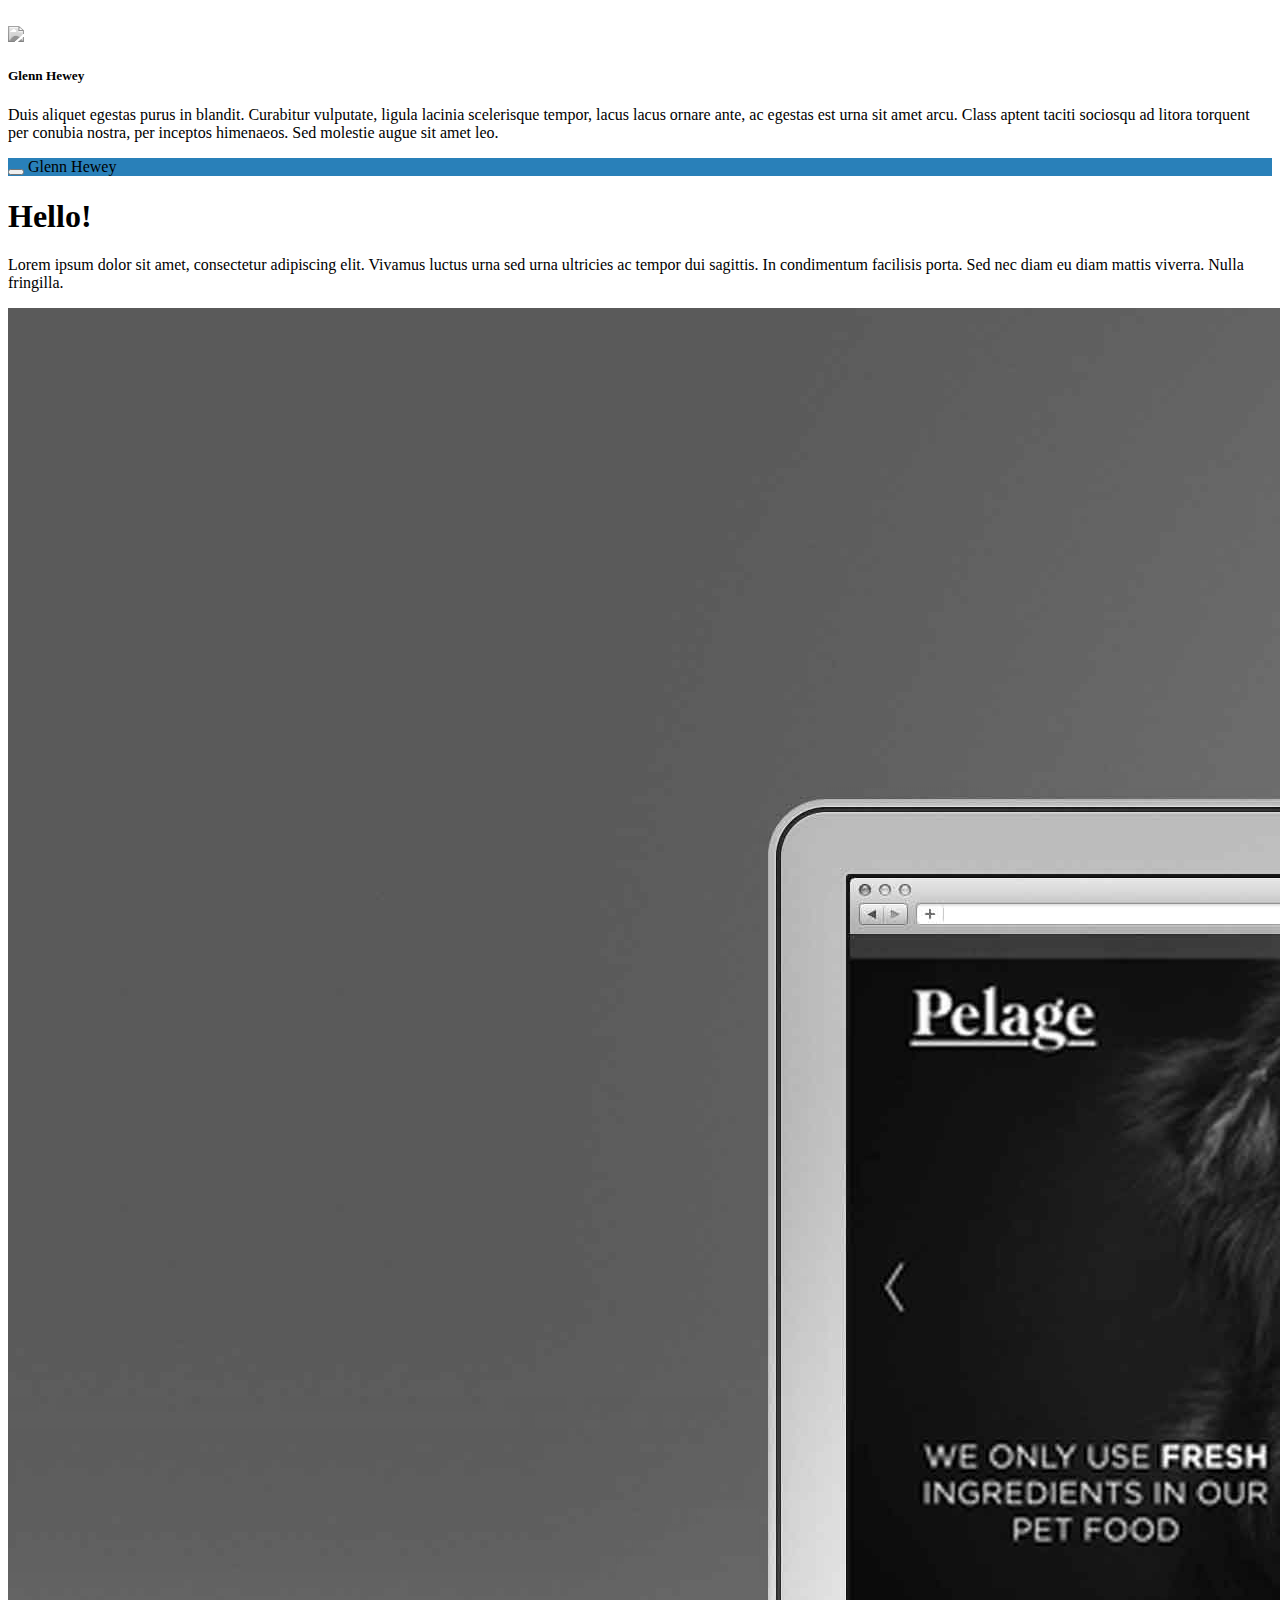
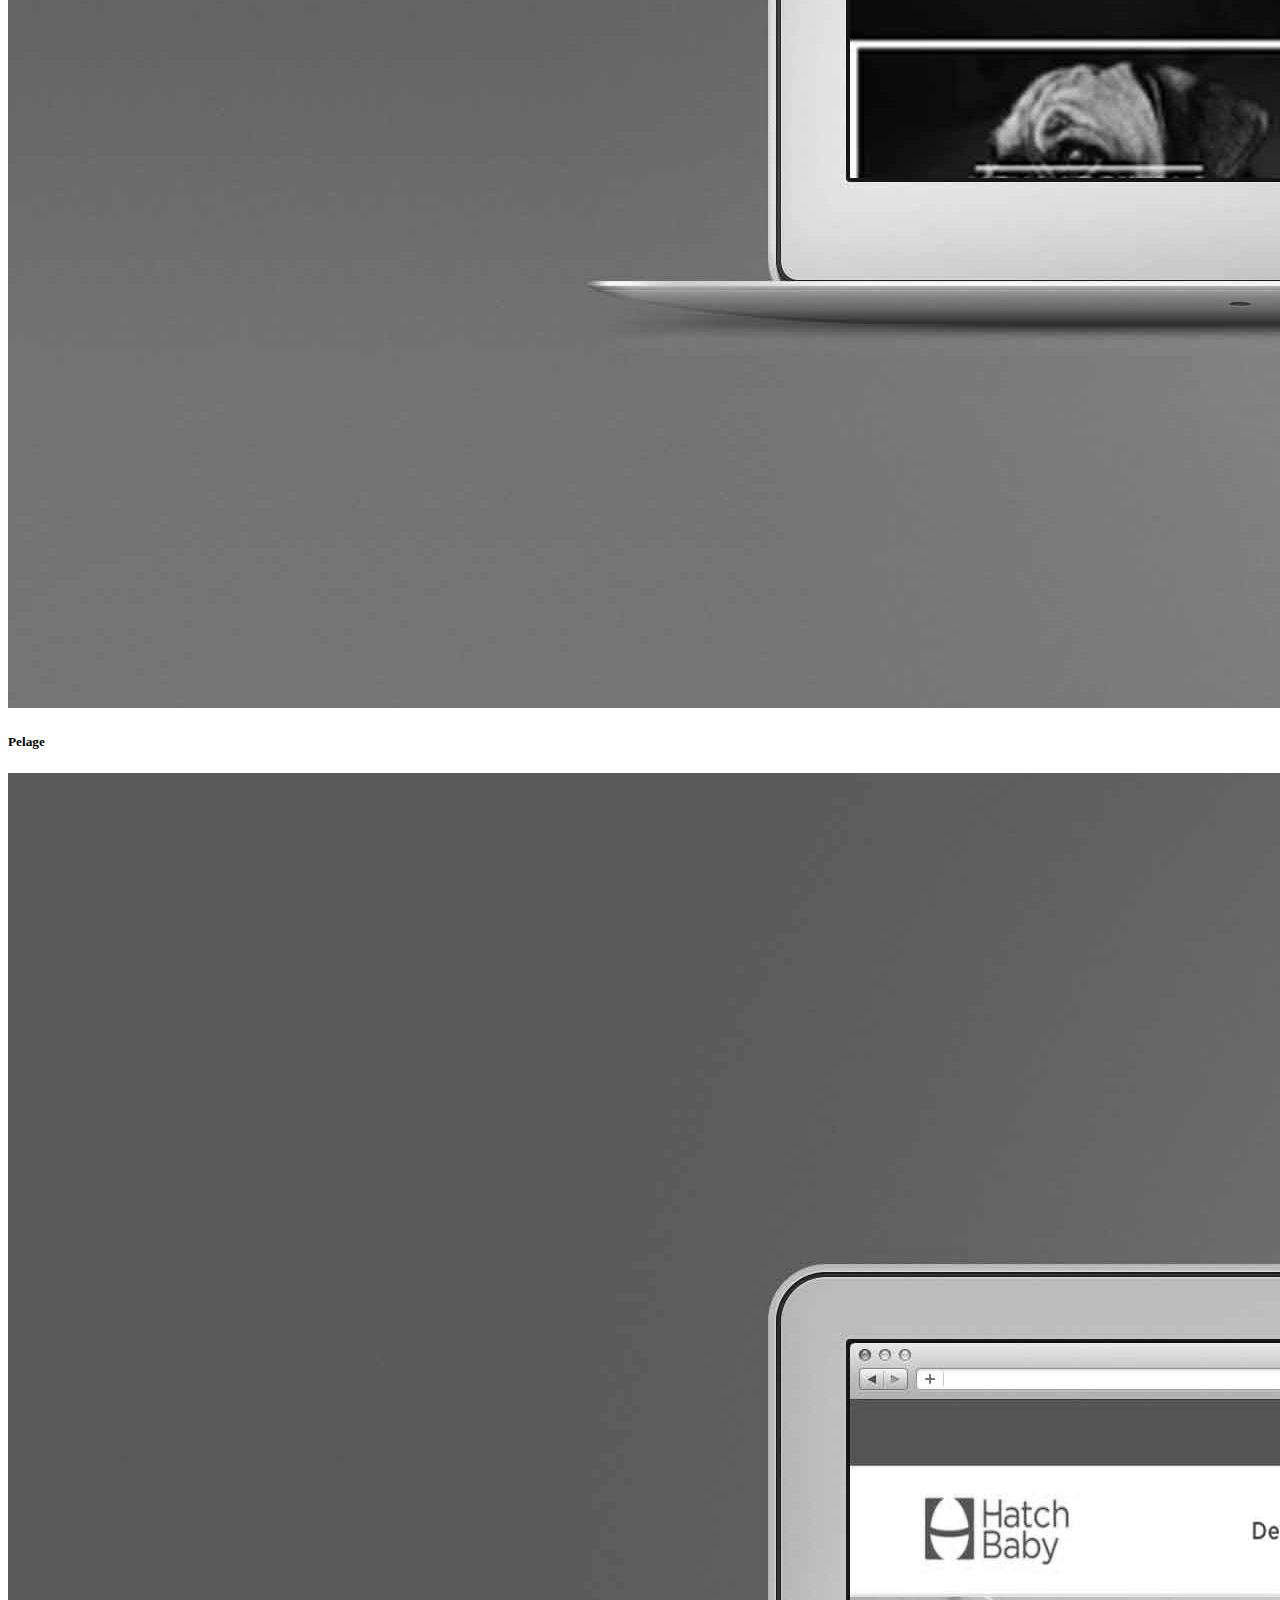
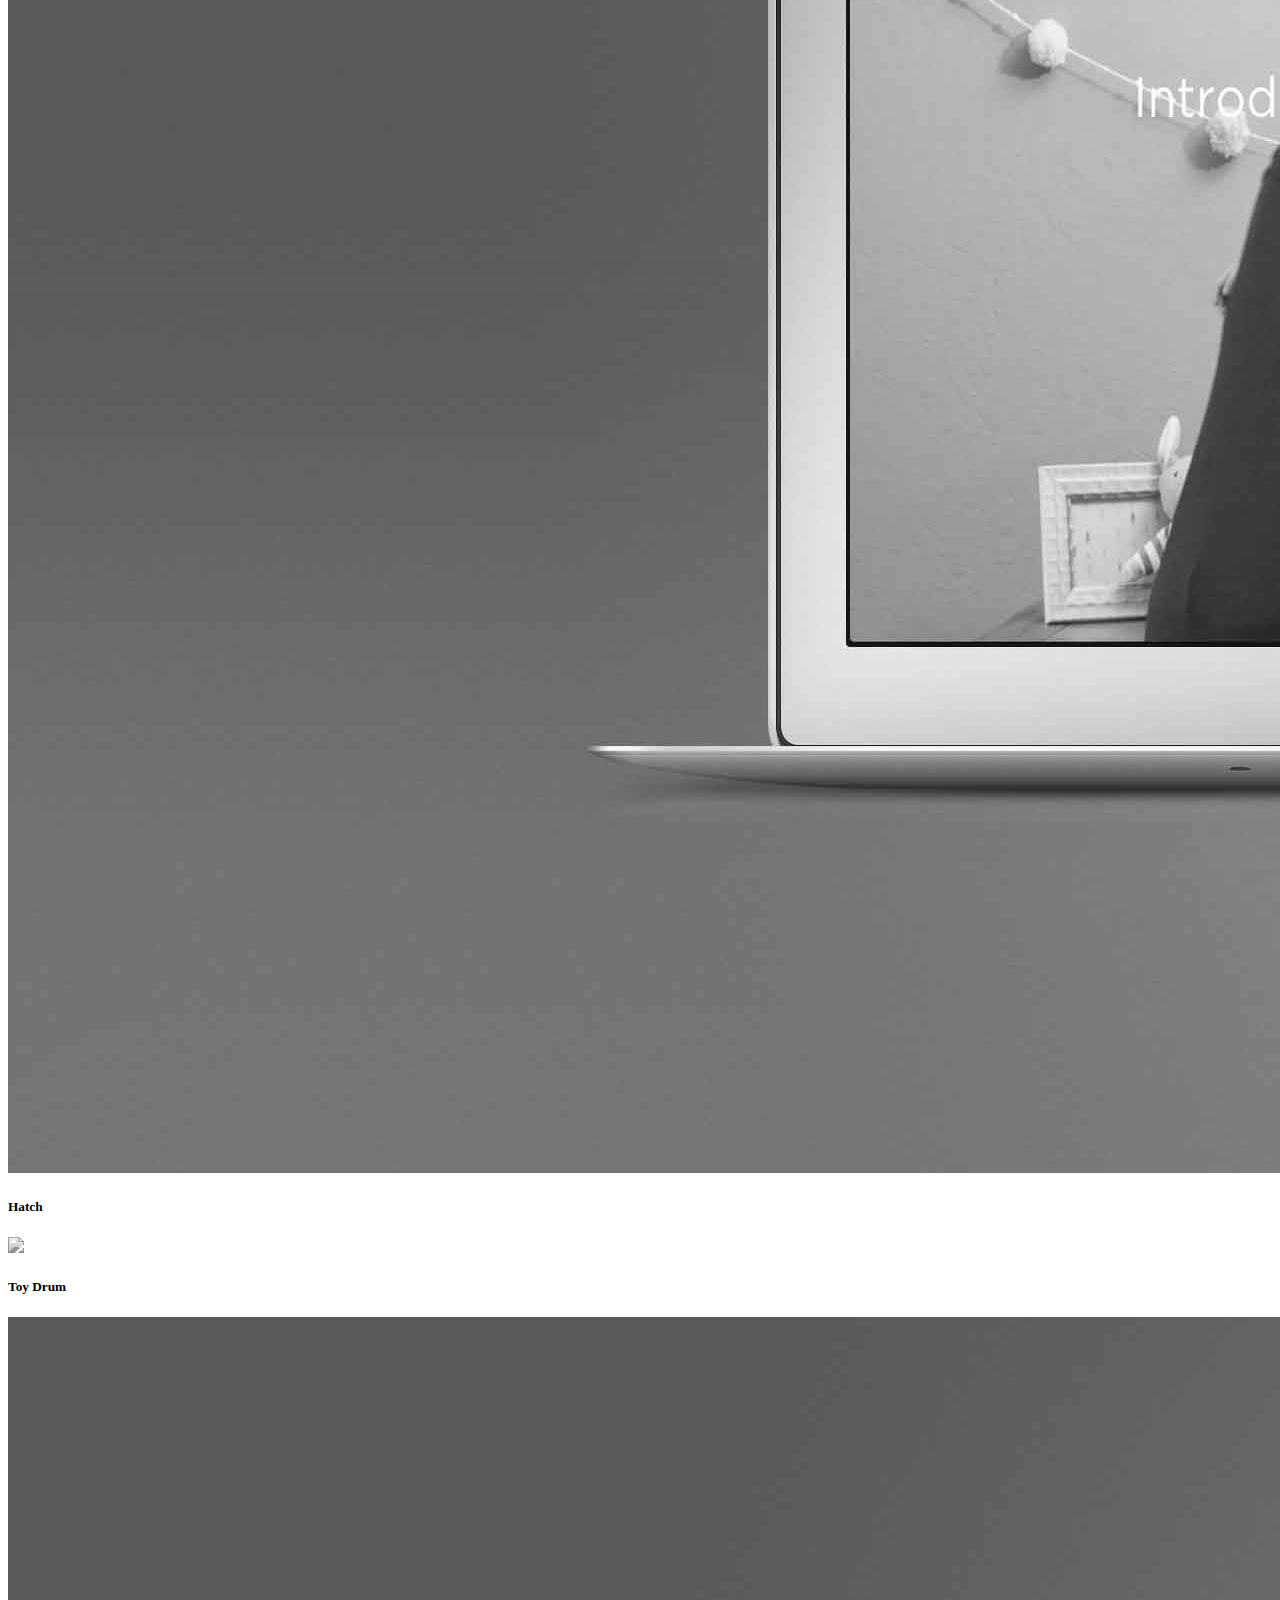
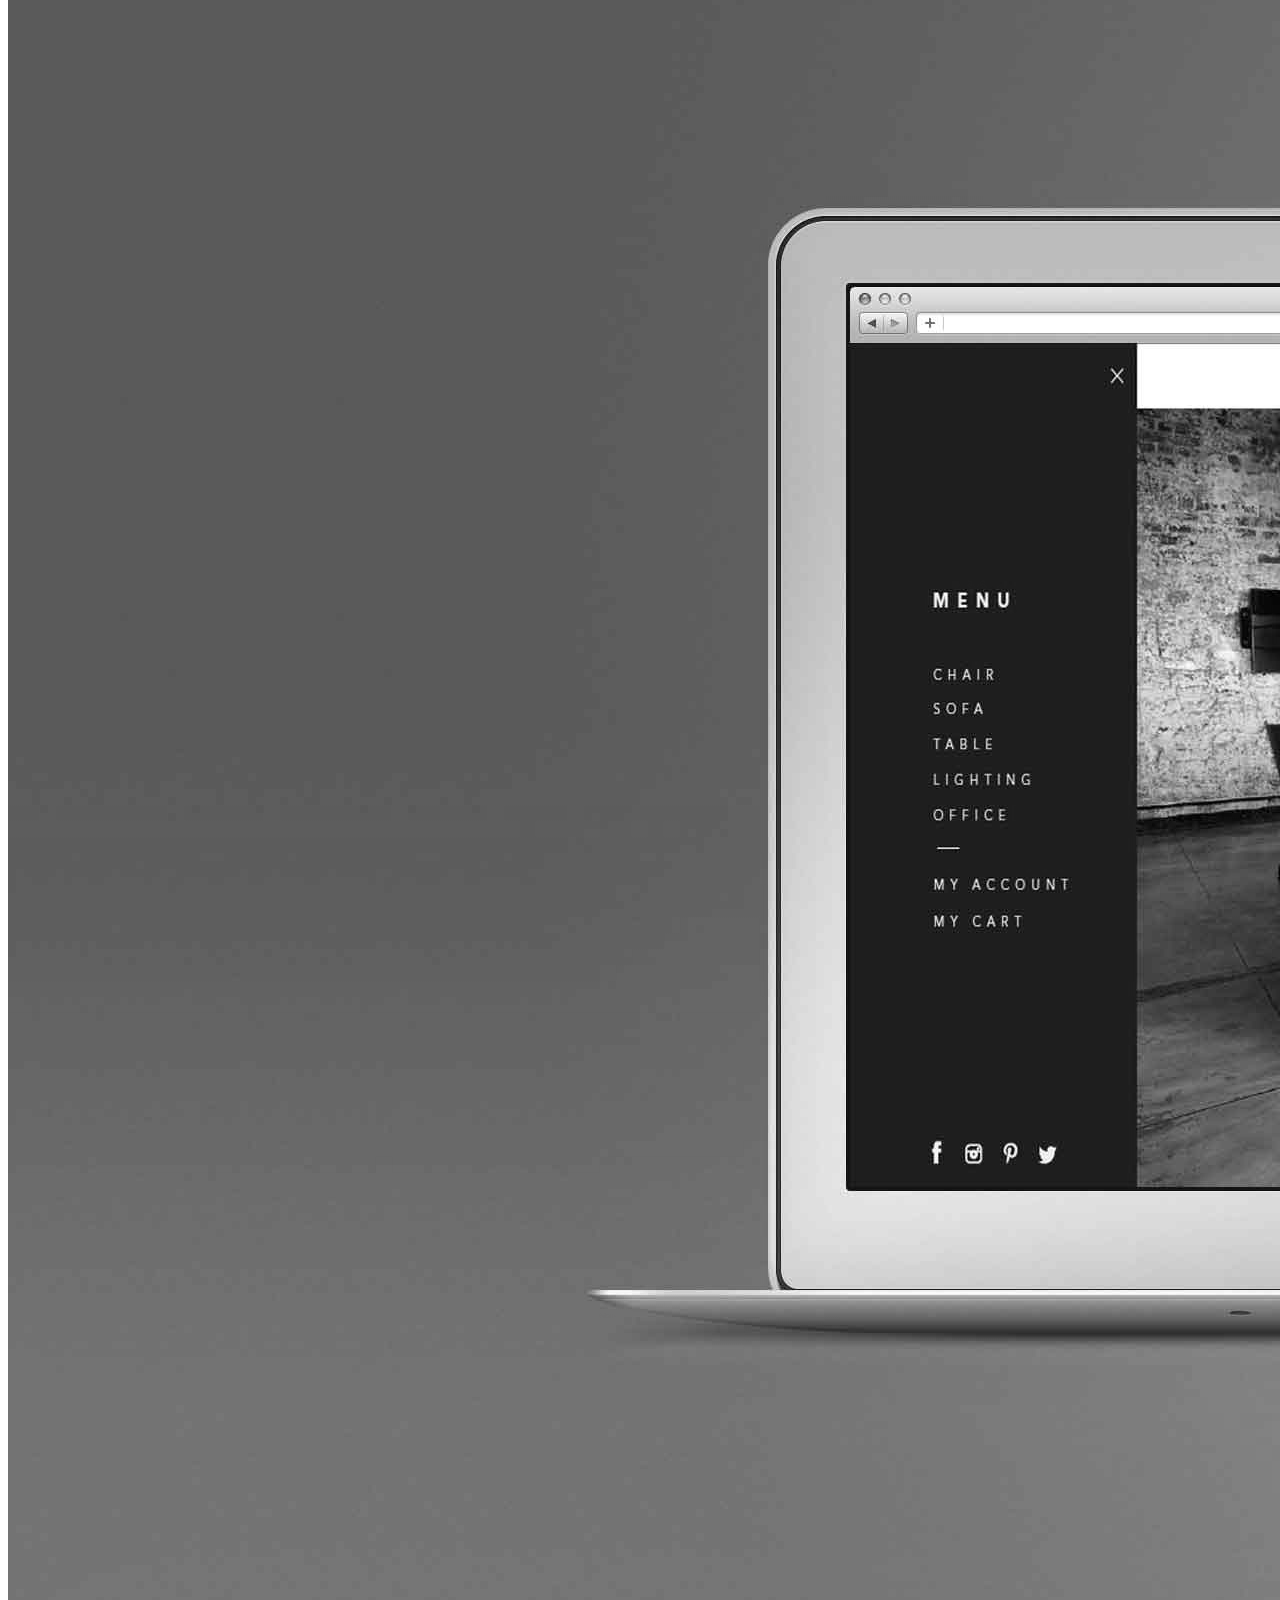
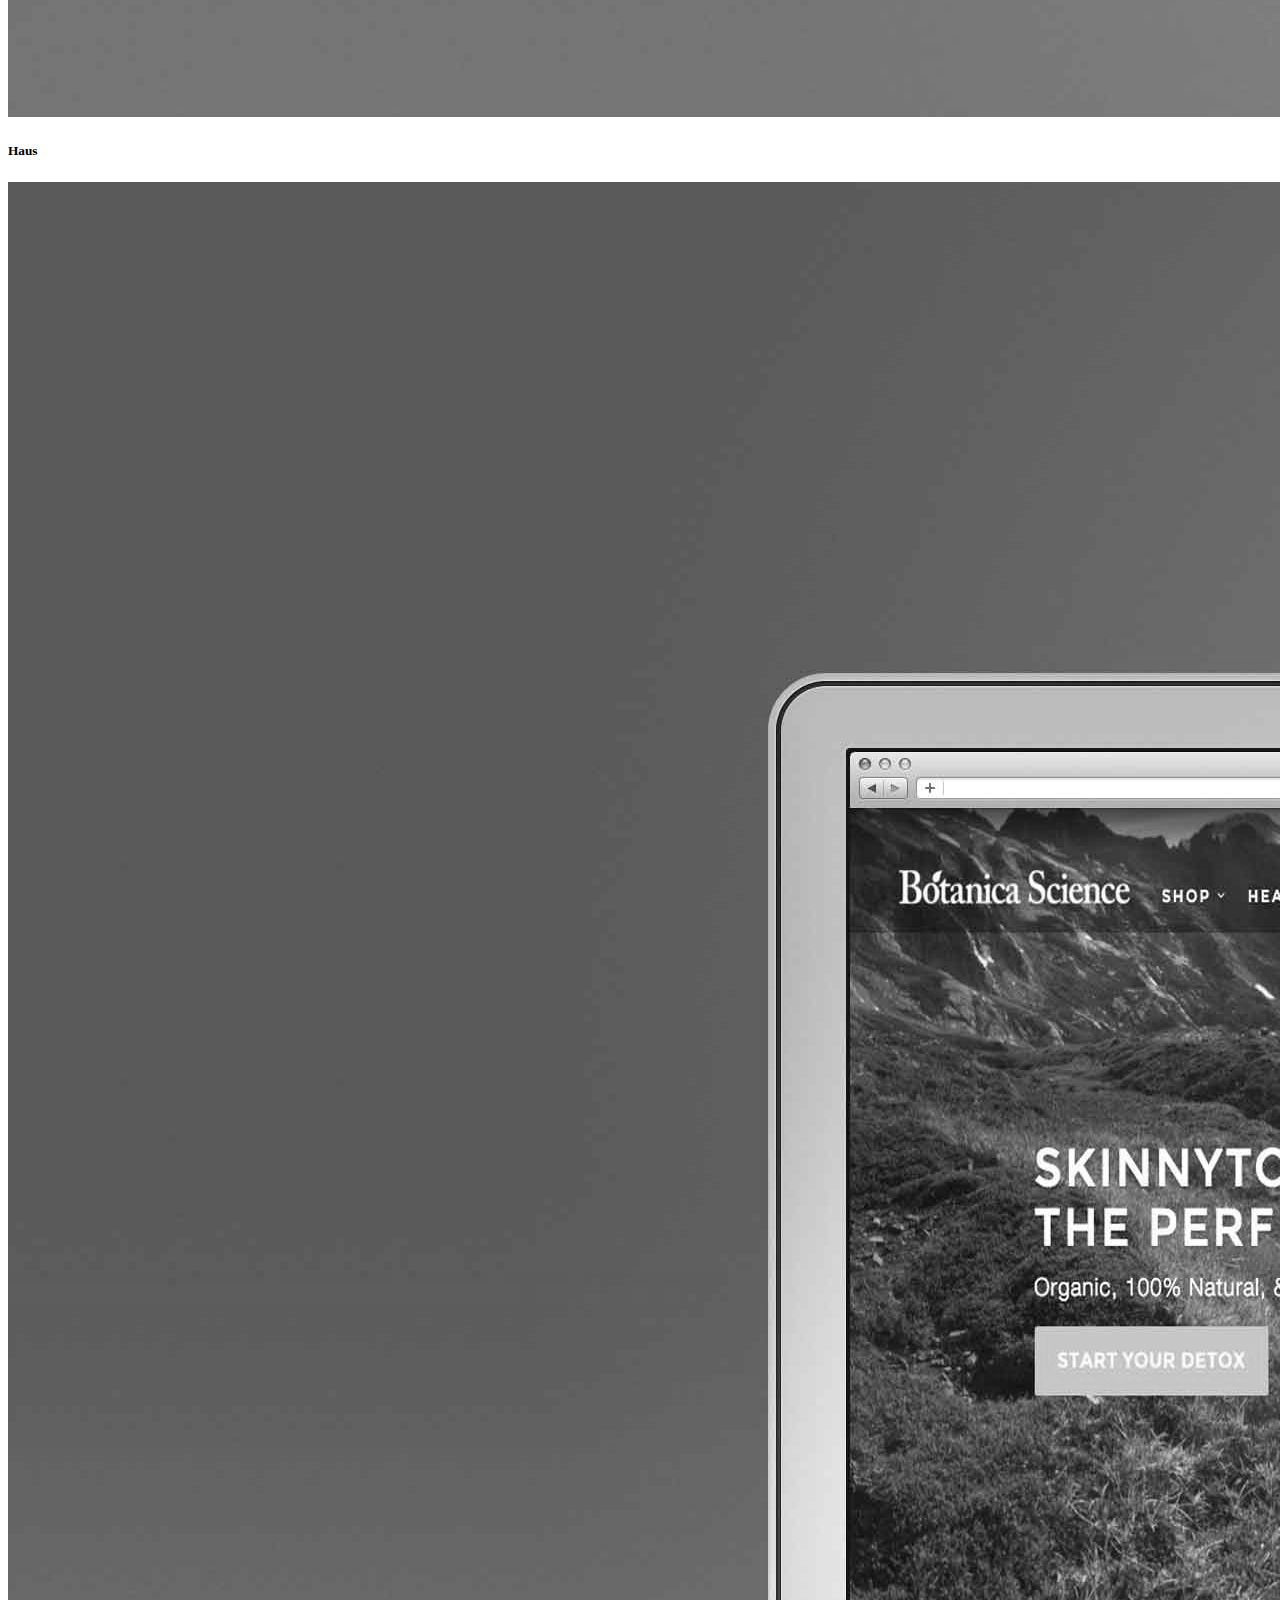
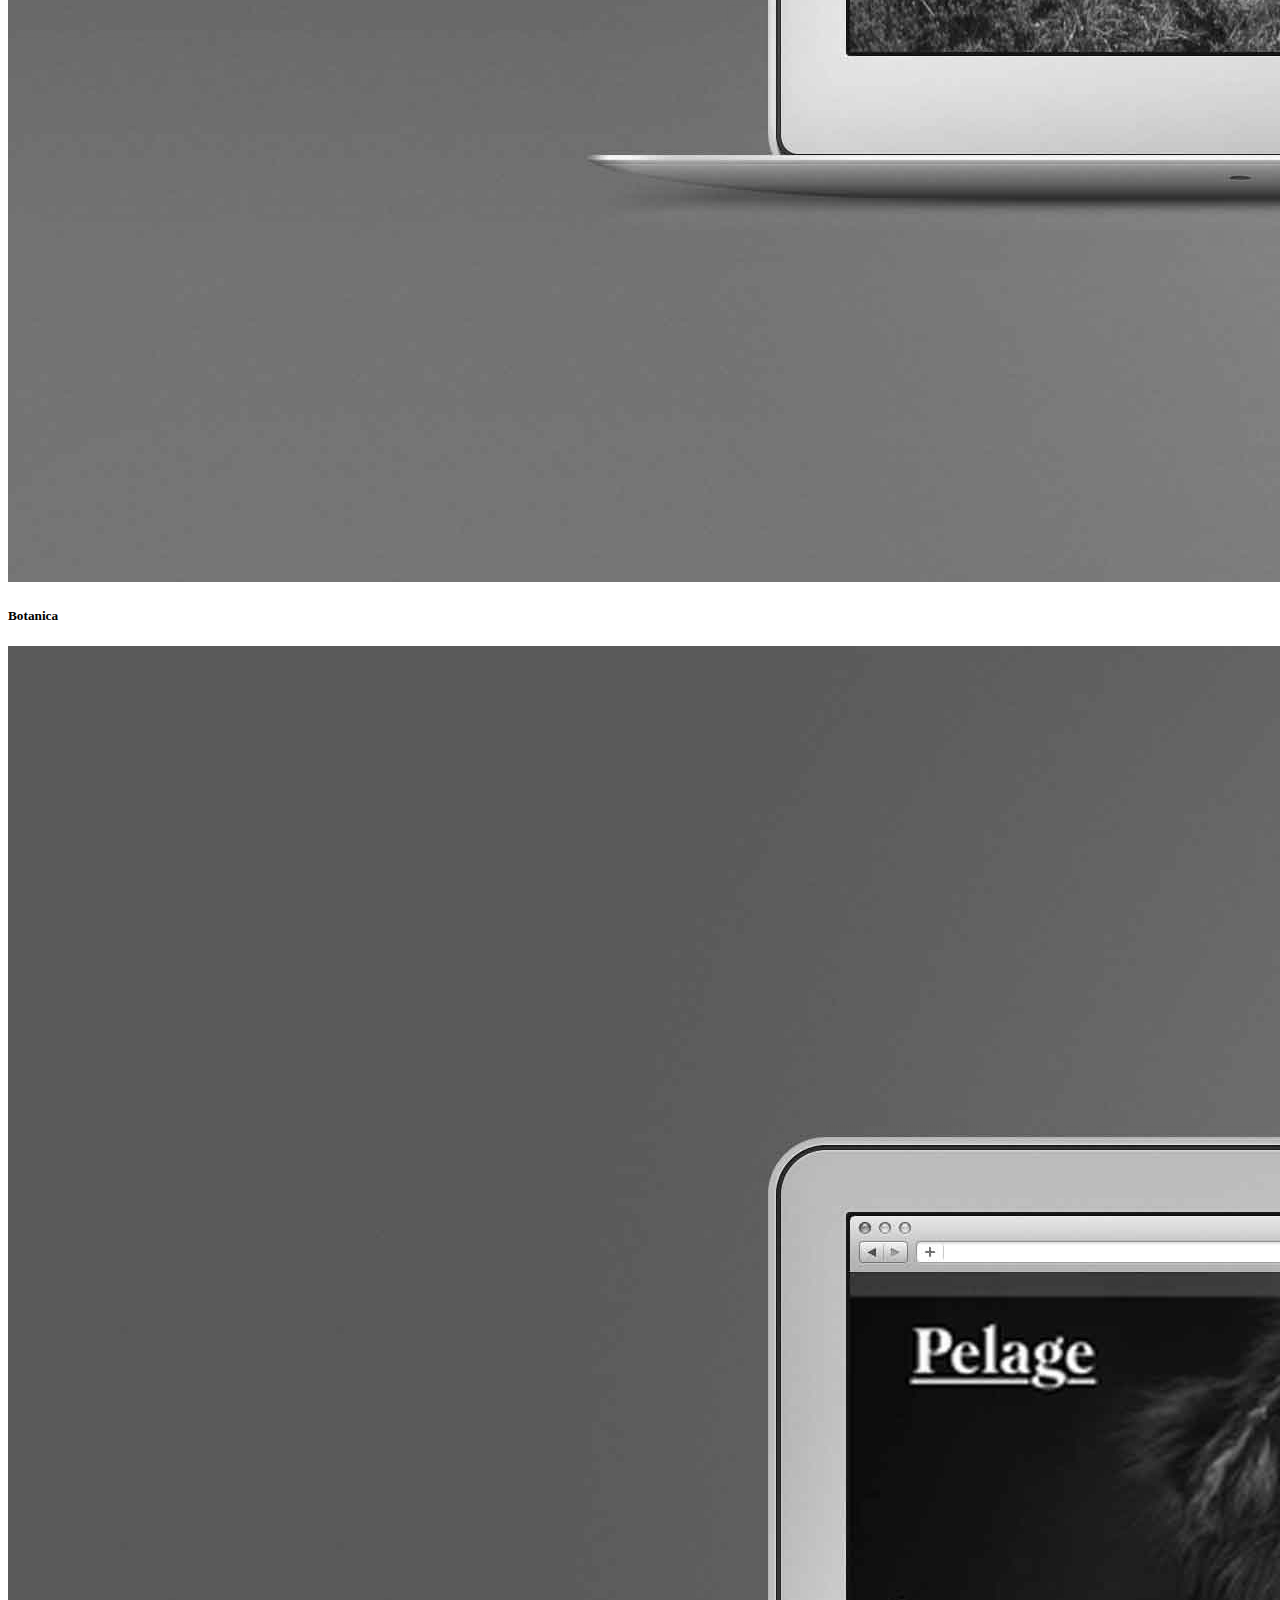
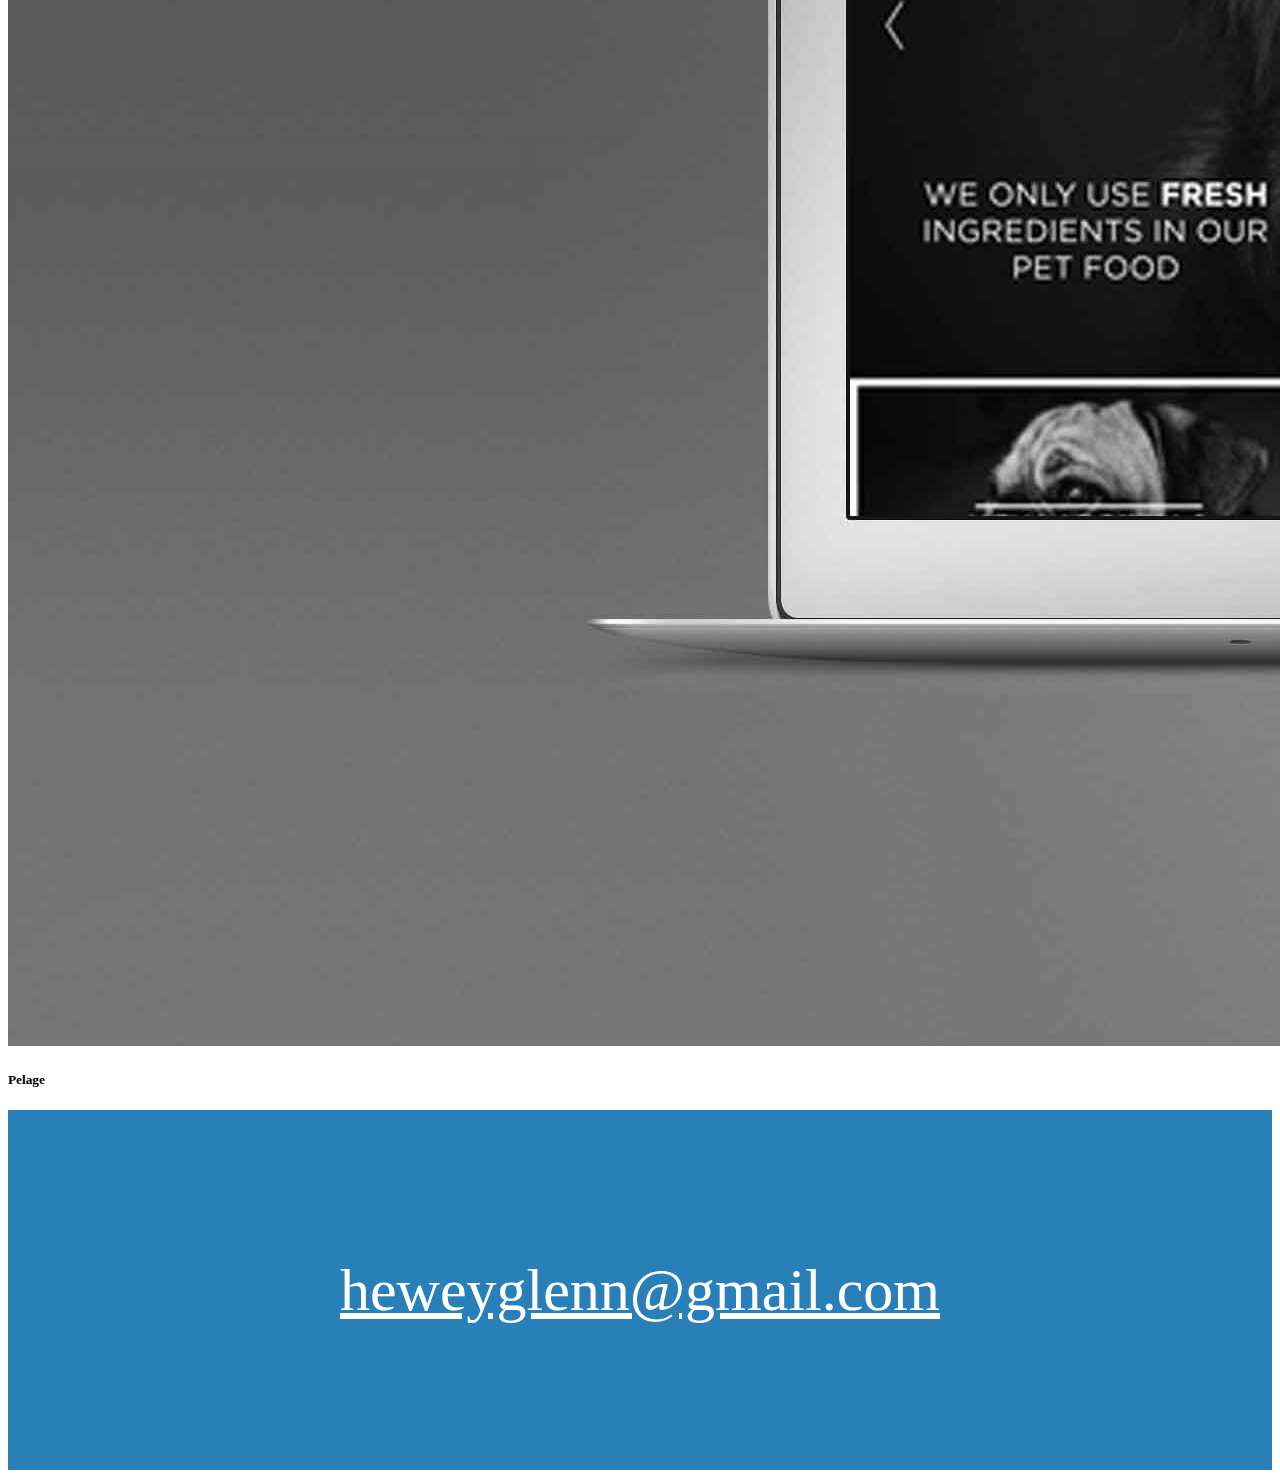
==== index.html @ 378de2d7 "email" ====
<!doctype html>
<html class="no-js" lang="en">
<head>
<meta charset="utf-8"/>
<meta name="viewport" content="width=device-width, initial-scale=1.0"/>
<title>GLENN HEWEY</title>
<link rel="stylesheet" href="http://dhbhdrzi4tiry.cloudfront.net/cdn/sites/foundation.min.css">
<link rel="stylesheet" href="css/app.css" />
</head>
<body>
<div class="off-canvas-wrapper">
<div class="off-canvas-wrapper-inner" data-off-canvas-wrapper>
<div class="off-canvas position-left reveal-for-large" id="my-info" data-off-canvas data-position="left">
<div class="row column">
<br>
<img class="thumbnail" src="http://placehold.it/550x350">
<h5>Glenn Hewey</h5>
<p>Duis aliquet egestas purus in blandit. Curabitur vulputate, ligula lacinia scelerisque tempor, lacus lacus ornare ante, ac egestas est urna sit amet arcu. Class aptent taciti sociosqu ad litora torquent per conubia nostra, per inceptos himenaeos. Sed molestie augue sit amet leo.</p>
</div>
</div>
<div class="off-canvas-content" data-off-canvas-content>
<div class="title-bar hide-for-large">
<div class="title-bar-left">
<button class="menu-icon" type="button" data-open="my-info"></button>
<span class="title-bar-title">Glenn Hewey</span>
</div>
</div>
<div class="callout">
<div class="row column">
<h1>Hello!</h1>
<p class="lead">Lorem ipsum dolor sit amet, consectetur adipiscing elit. Vivamus luctus urna sed urna ultricies ac tempor dui sagittis. In condimentum facilisis porta. Sed nec diam eu diam mattis viverra. Nulla fringilla.</p>
</div>
</div>
<div class="row small-up-1 medium-up-2 large-up-2">
<div class="column">
<img class="thumbnail" src="img/Pelage.jpg">
<h5 class="text-center">Pelage</h5>
</div>
<div class="column">
<img class="thumbnail" src="img/Hatch.jpg">
<h5 class="text-center">Hatch</h5>
</div>
<div class="column">
<img class="thumbnail" src="img/ToyDrum.jpg">
<h5 class="text-center">Toy Drum</h5>
</div>
<div class="column">
<img class="thumbnail" src="img/Haus.jpg">
<h5 class="text-center">Haus</h5>
</div>
<div class="column">
<img class="thumbnail" src="img/Botanica.jpg">
<h5 class="text-center">Botanica</h5>
</div>
<div class="column">
<img class="thumbnail" src="img/Pelage.jpg">
<h5 class="text-center">Pelage</h5>
</div>
	<!--<div class="column">
	<img class="thumbnail" src="img/Pelage.jpg">
	<h5 class="text-center">Pelage</h5>
	</div>
	<div class="column">
	<img class="thumbnail" src="img/Pelage.jpg">
	<h5 class="text-center">Pelage</h5>
	</div>
	<div class="column">
	<img class="thumbnail" src="http://placehold.it/550x550">
	<h5>My Site</h5>
	</div>
	<div class="column">
	<img class="thumbnail" src="http://placehold.it/550x550">
	<h5>My Site</h5>
	</div>
	<div class="column">
	<img class="thumbnail" src="http://placehold.it/550x550">
	<h5>My Site</h5>
	</div>
	<div class="column">
	<img class="thumbnail" src="http://placehold.it/550x550">
	<h5>My Site</h5>
	</div>
	-->
</div>
<div class="row">
	<a class="email" href="mailto:heweyglenn@gmail.com">heweyglenn@gmail.com</a>
</div>
<script src="https://code.jquery.com/jquery-2.1.4.min.js"></script>
<script src="http://dhbhdrzi4tiry.cloudfront.net/cdn/sites/foundation.js"></script>
<script>
      $(document).foundation();
    </script>
</body>
</html>
---- css/app.css ----
a.email{
    color: white;
    background: #2980b9;
    width: 100%;
    display: block;
    line-height: 6;
    font-size: 60px;
    text-align: center;
    margin-top: 10px;
}
.thumbnail{
	-webkit-filter: grayscale(1);
	-o-filter: grayscale(1);
	filter: grayscale(1);
	-webkit-transition: .5s;
	-o-transition: .5s;
	transition: .5s;
}
.thumbnail:hover{
	-webkit-filter: grayscale(0);
	-o-filter: grayscale(0);
	filter: grayscale(0);
}
.off-canvas-content{
box-shadow: none;

}
.callout{
	border: none;
}
.title-bar{
	background-color: #2980b9;
}

/*Media queries*/
@media screen and (max-width: 800px) {
	a.email{
		font-size: 30px;
	}
}
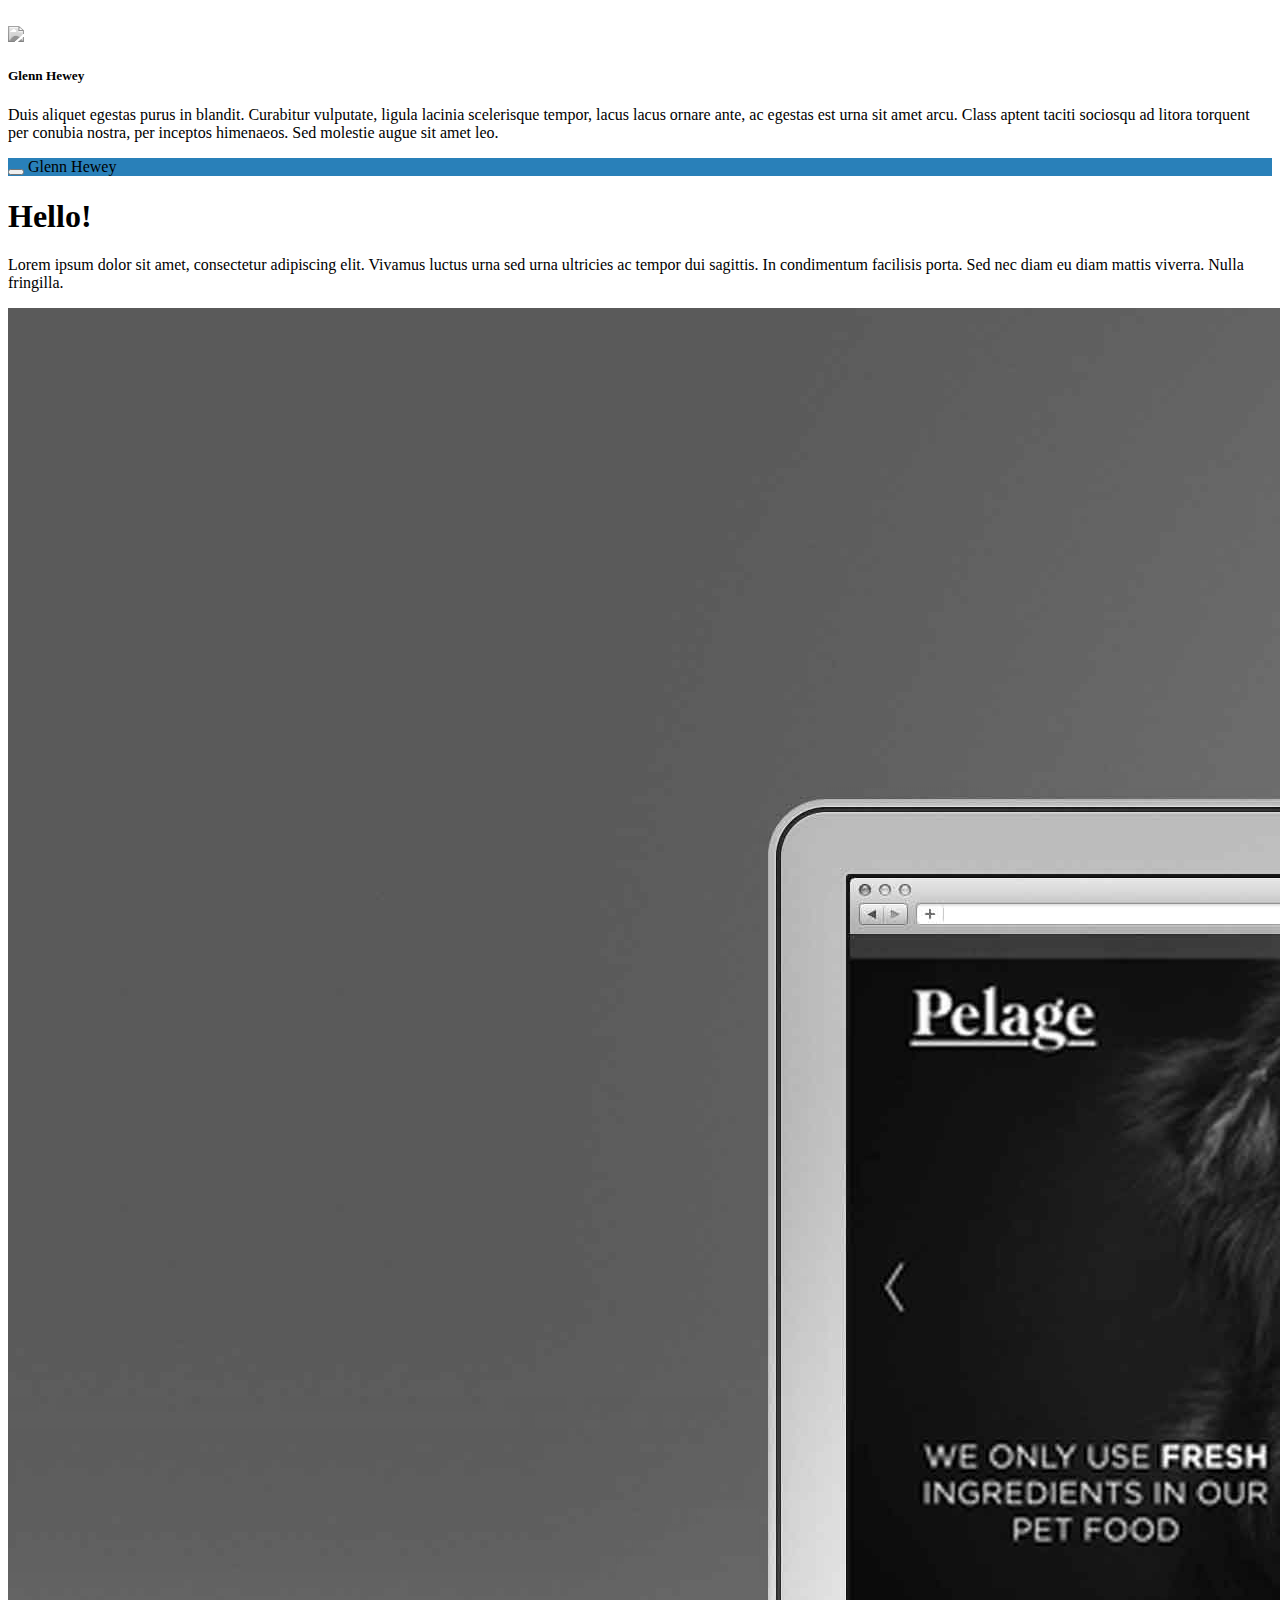
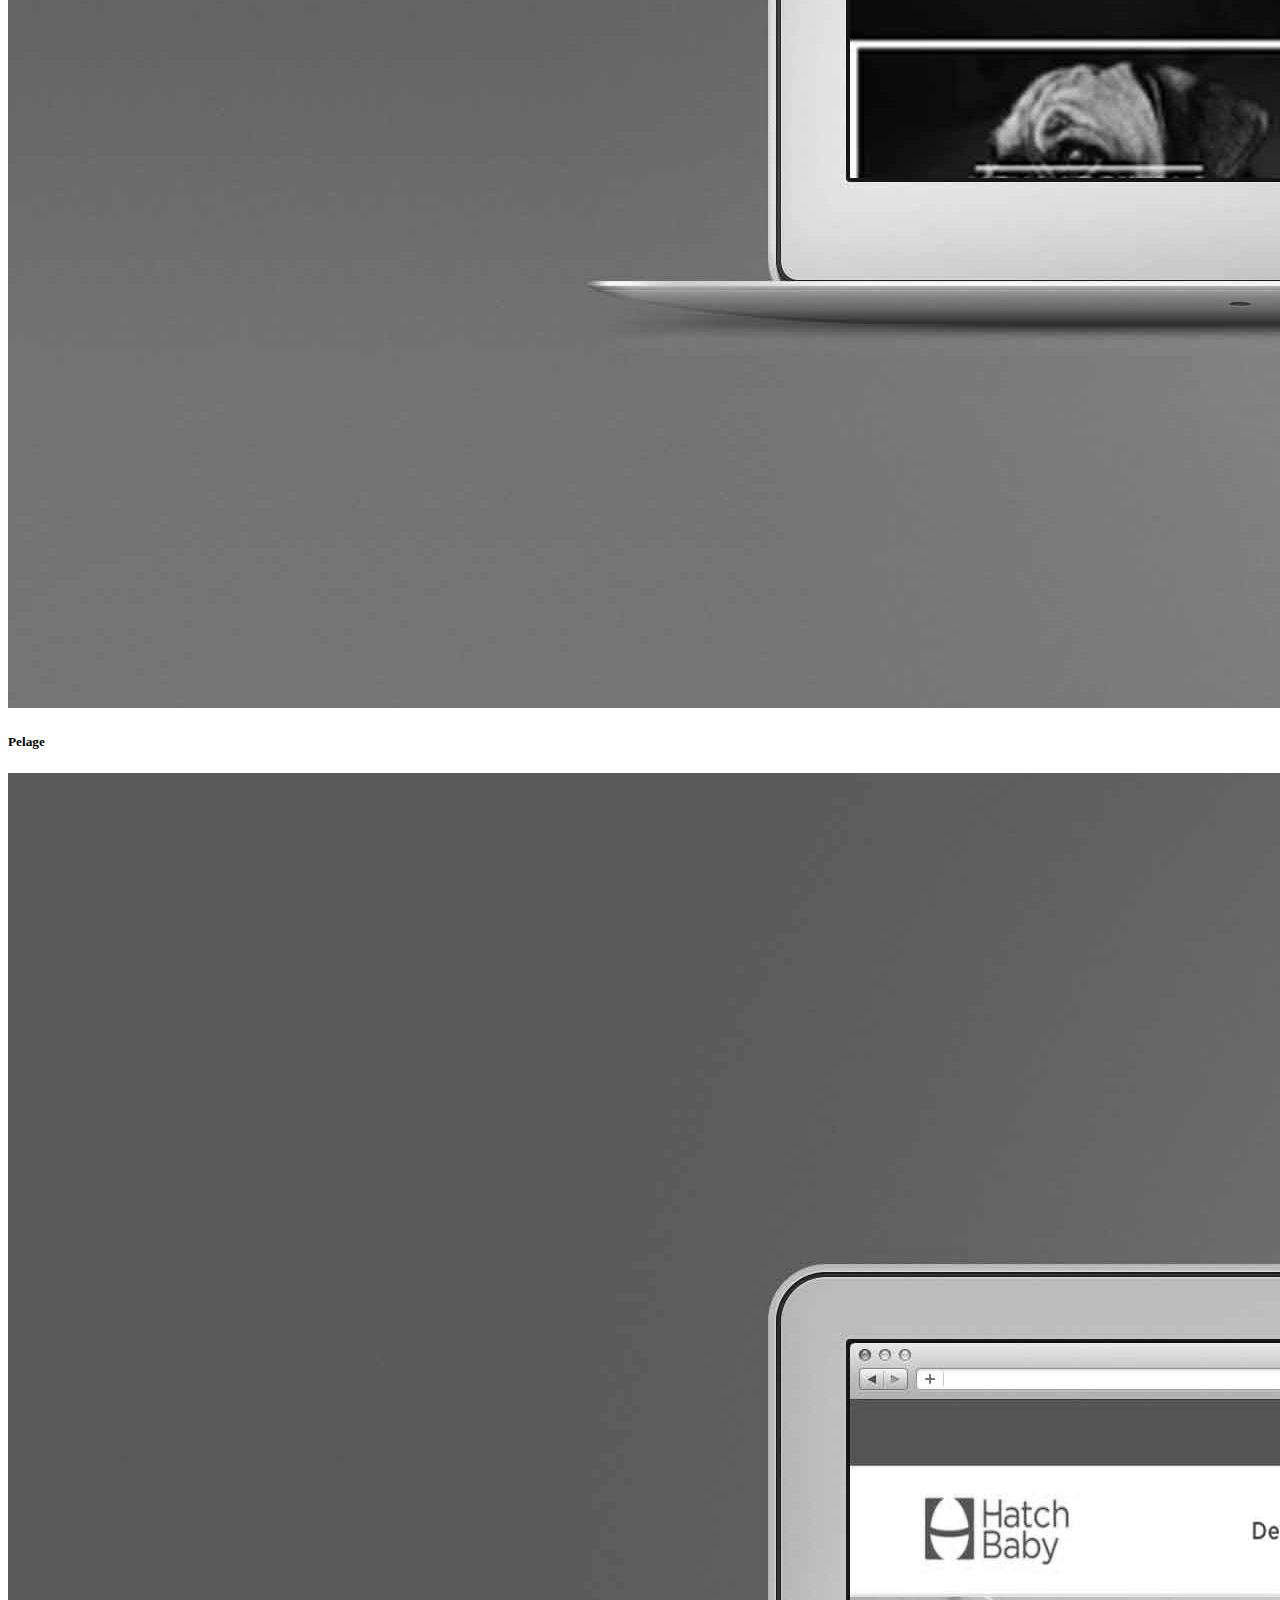
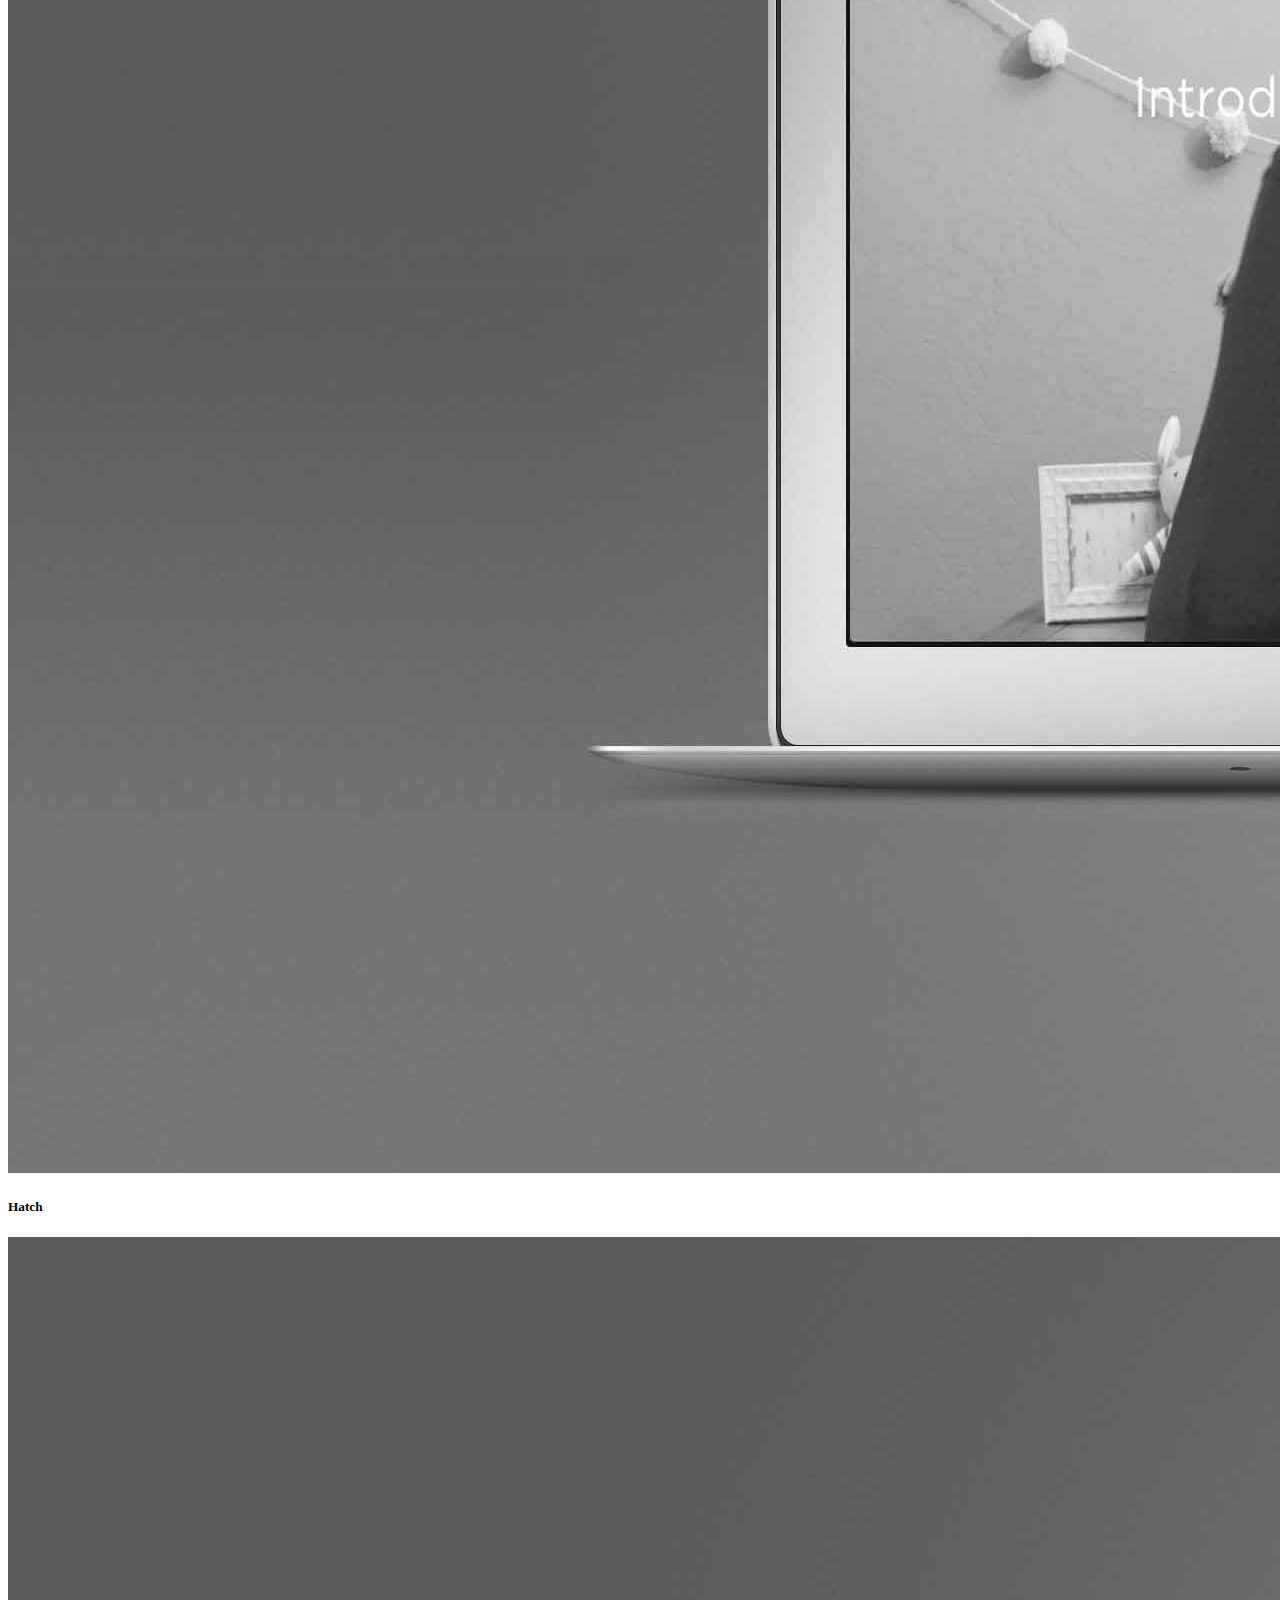
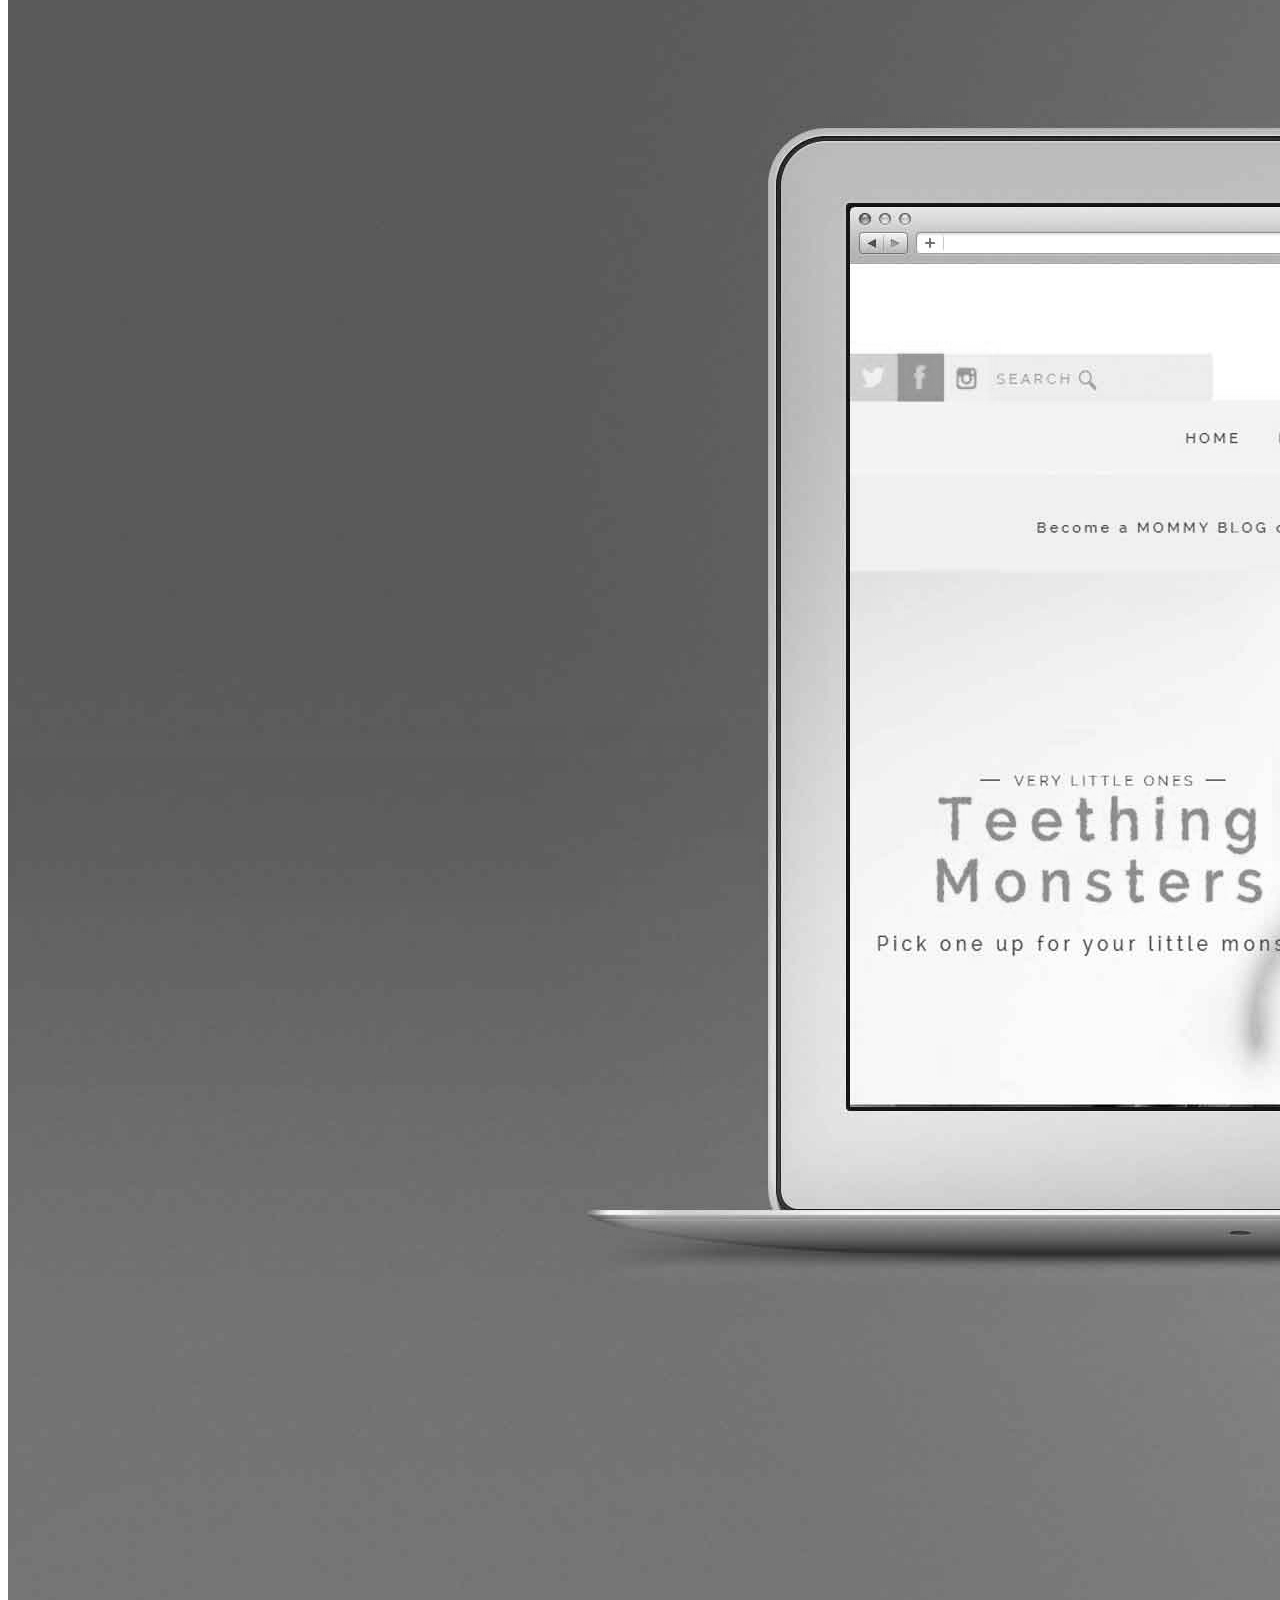
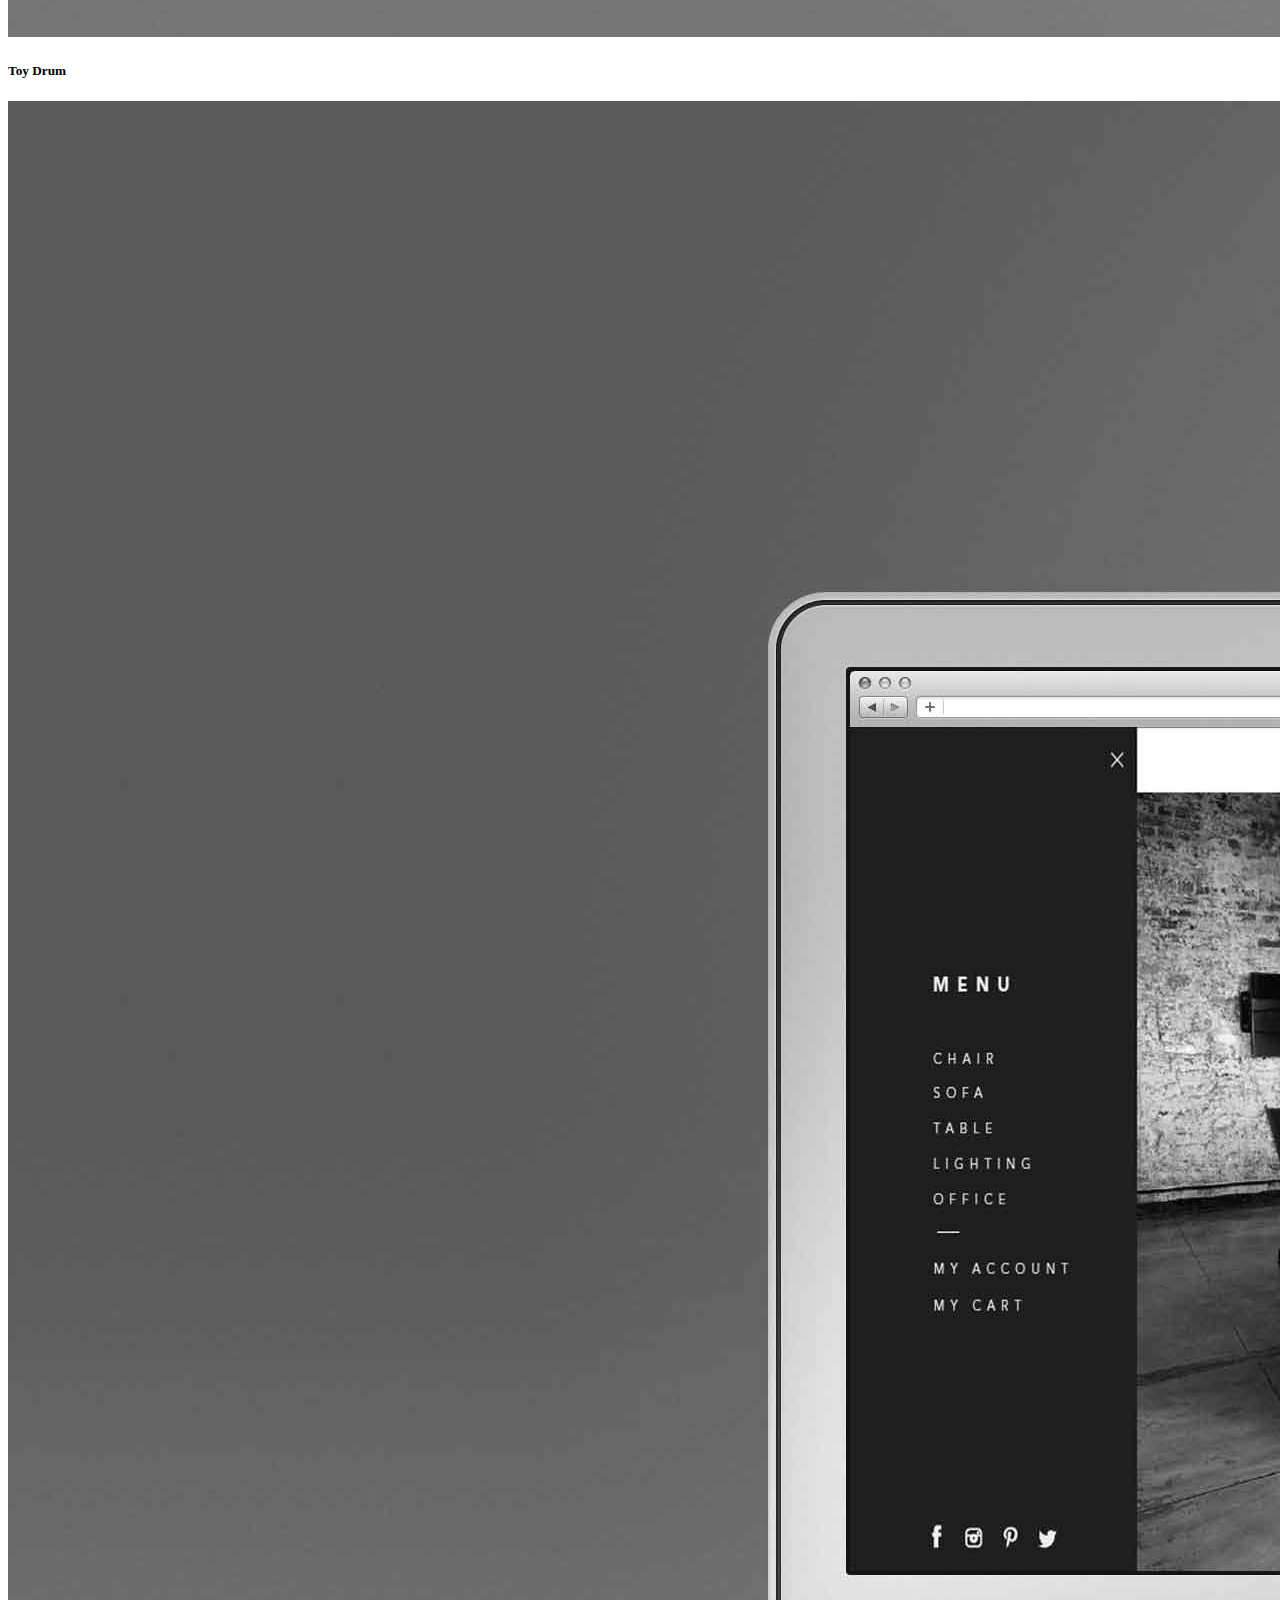
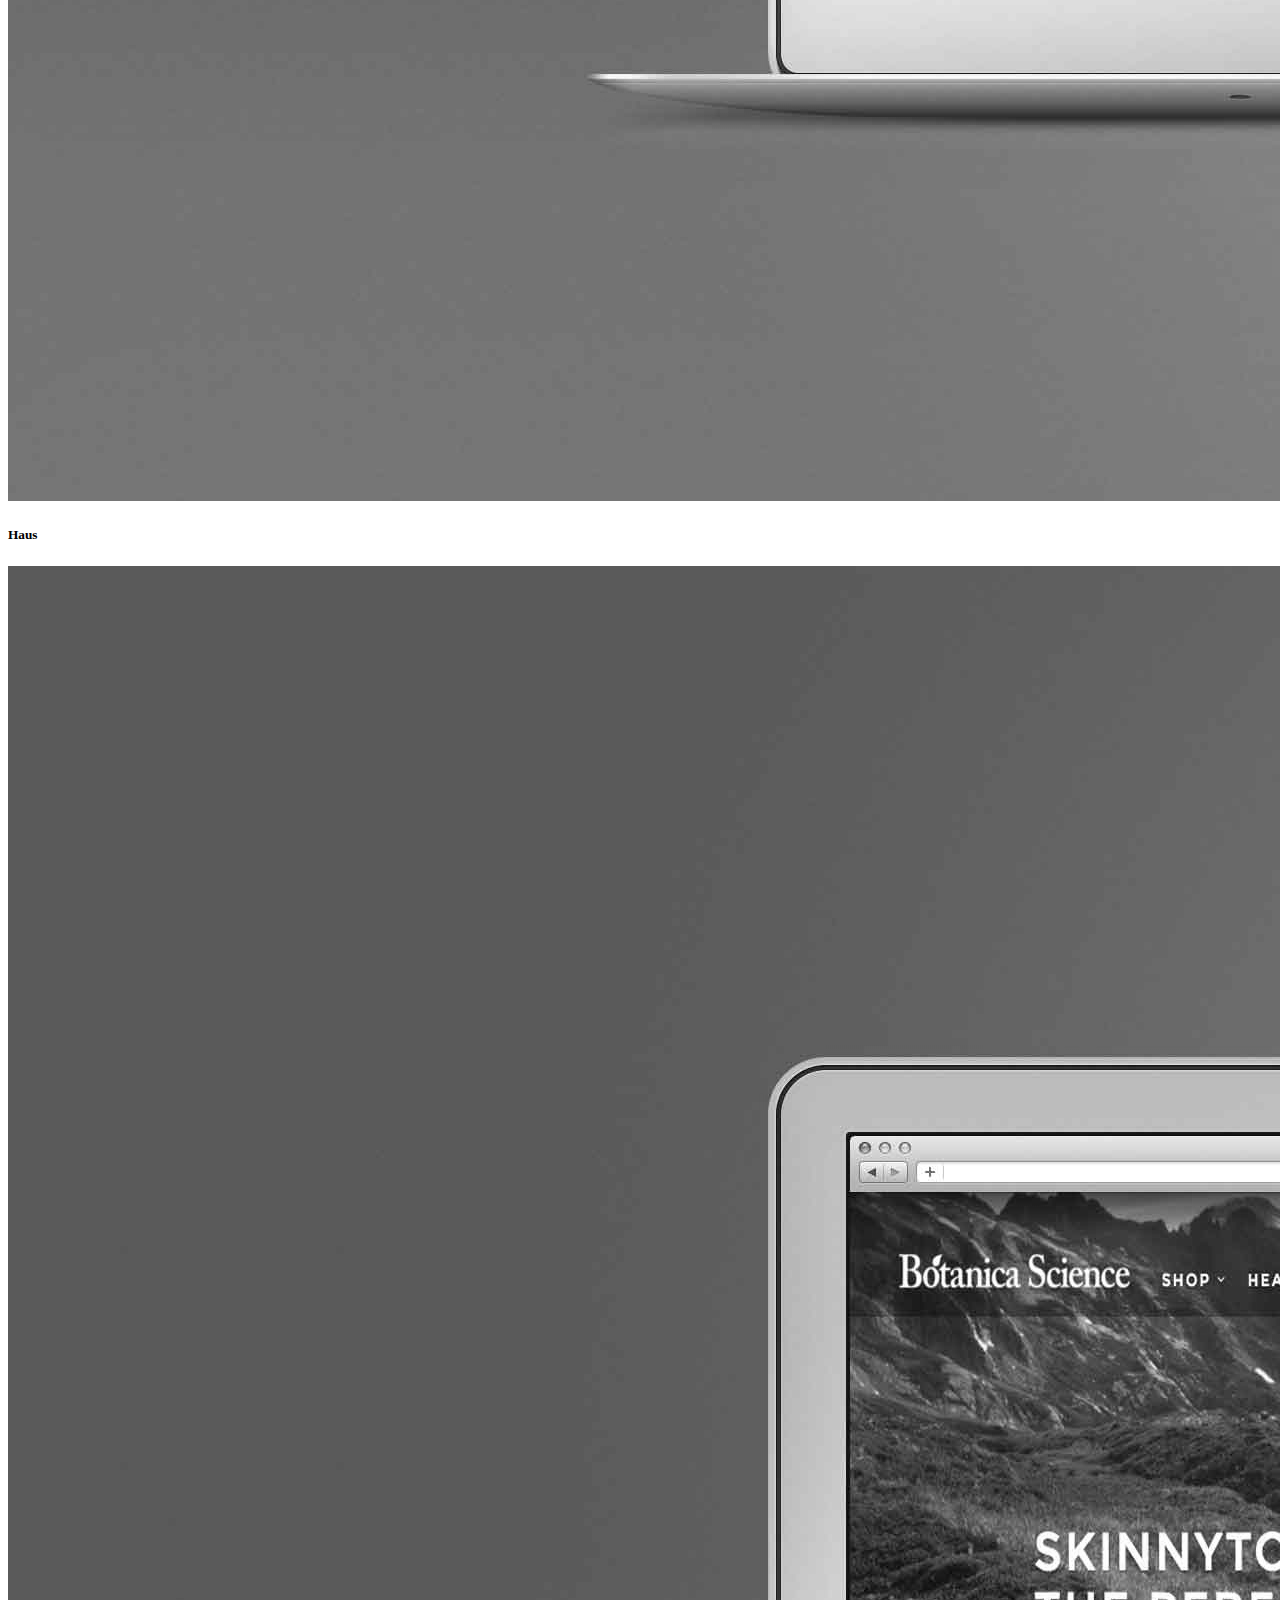
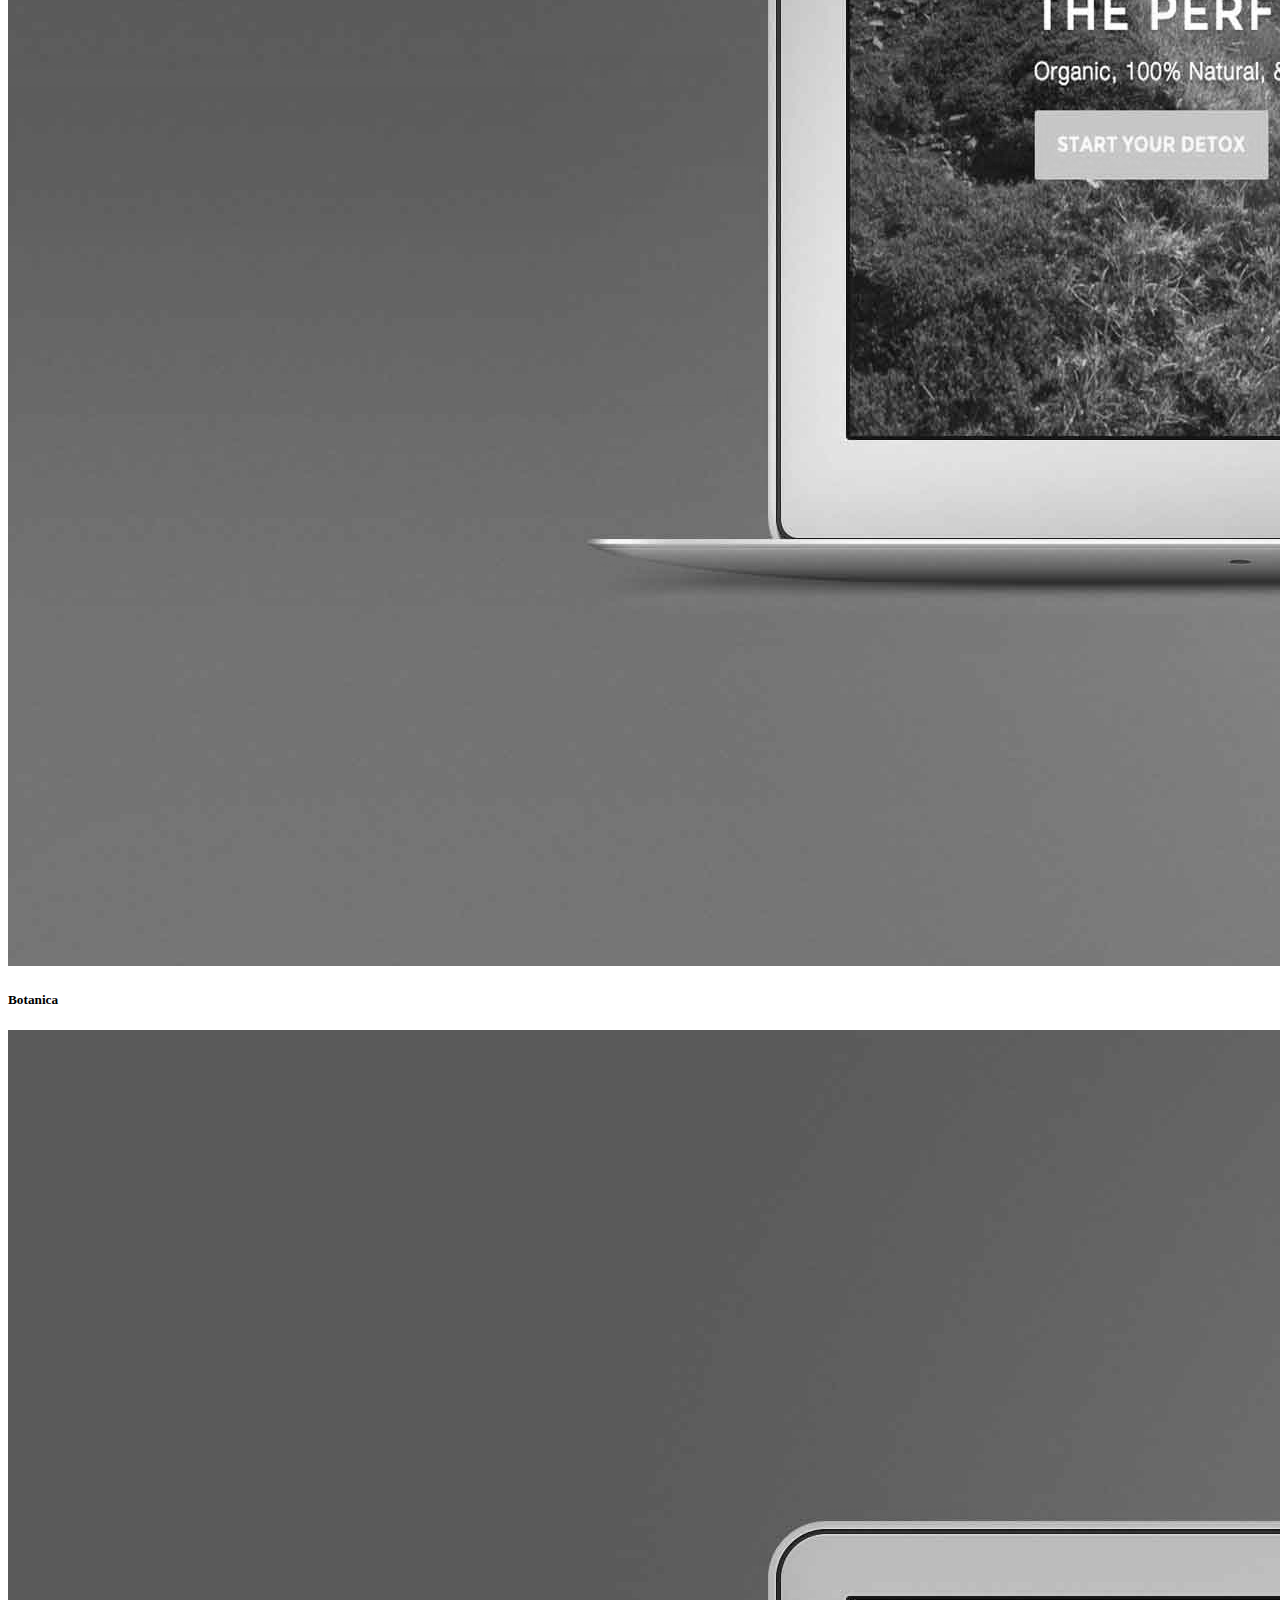
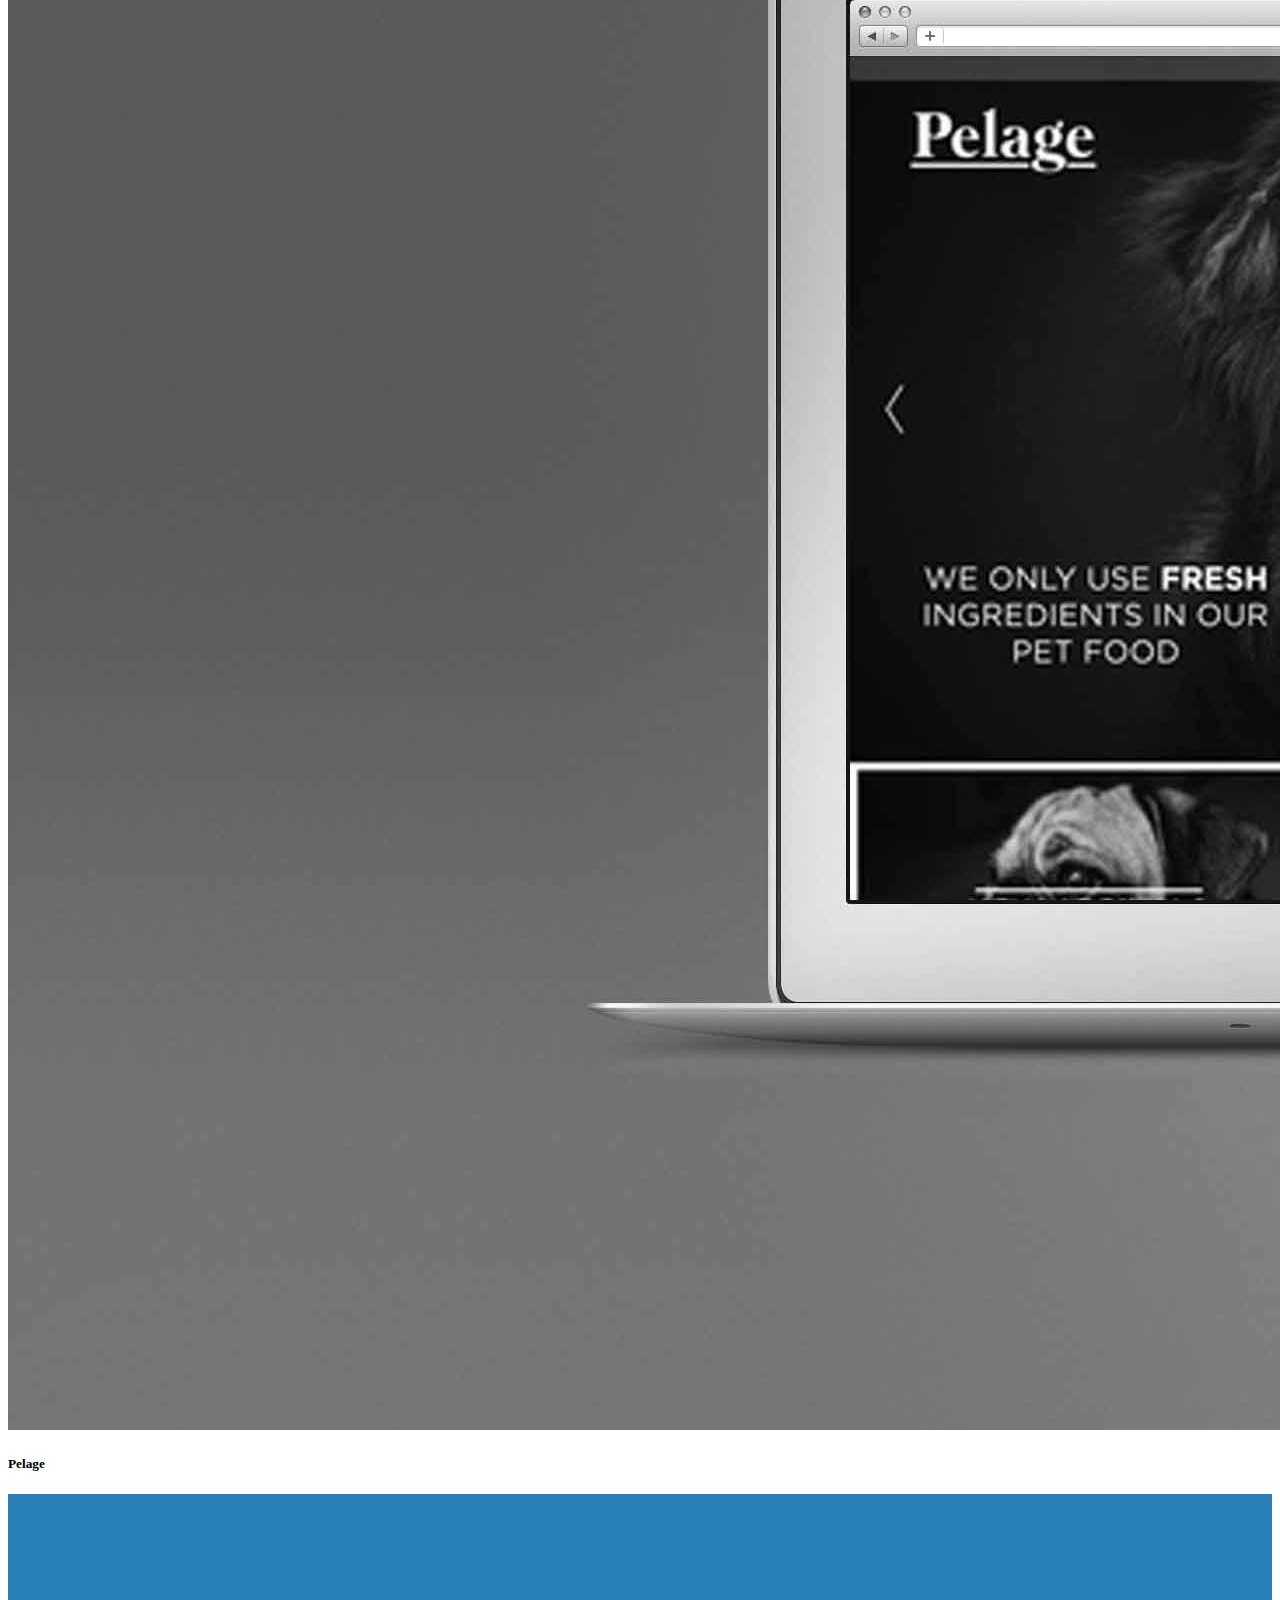
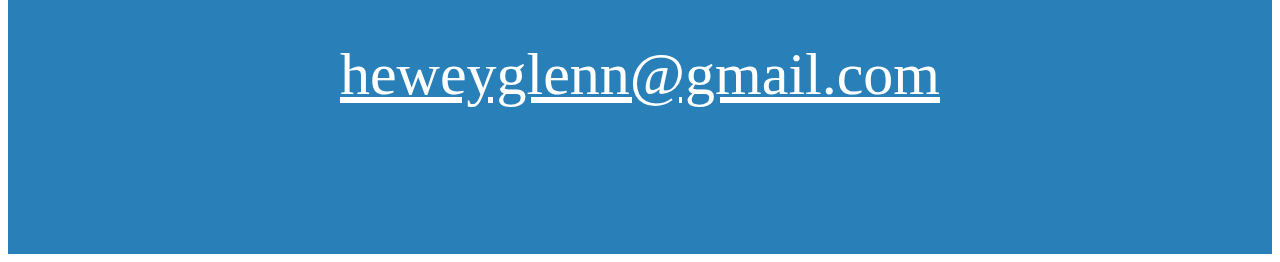
==== commit 4c1820ed: "toy drum" ====
--- a/index.html
+++ b/index.html
@@ -41,7 +41,7 @@
 <h5 class="text-center">Hatch</h5>
 </div>
 <div class="column">
-<img class="thumbnail" src="img/ToyDrum.jpg">
+<img class="thumbnail" src="img/Toydrum.jpg">
 <h5 class="text-center">Toy Drum</h5>
 </div>
 <div class="column">
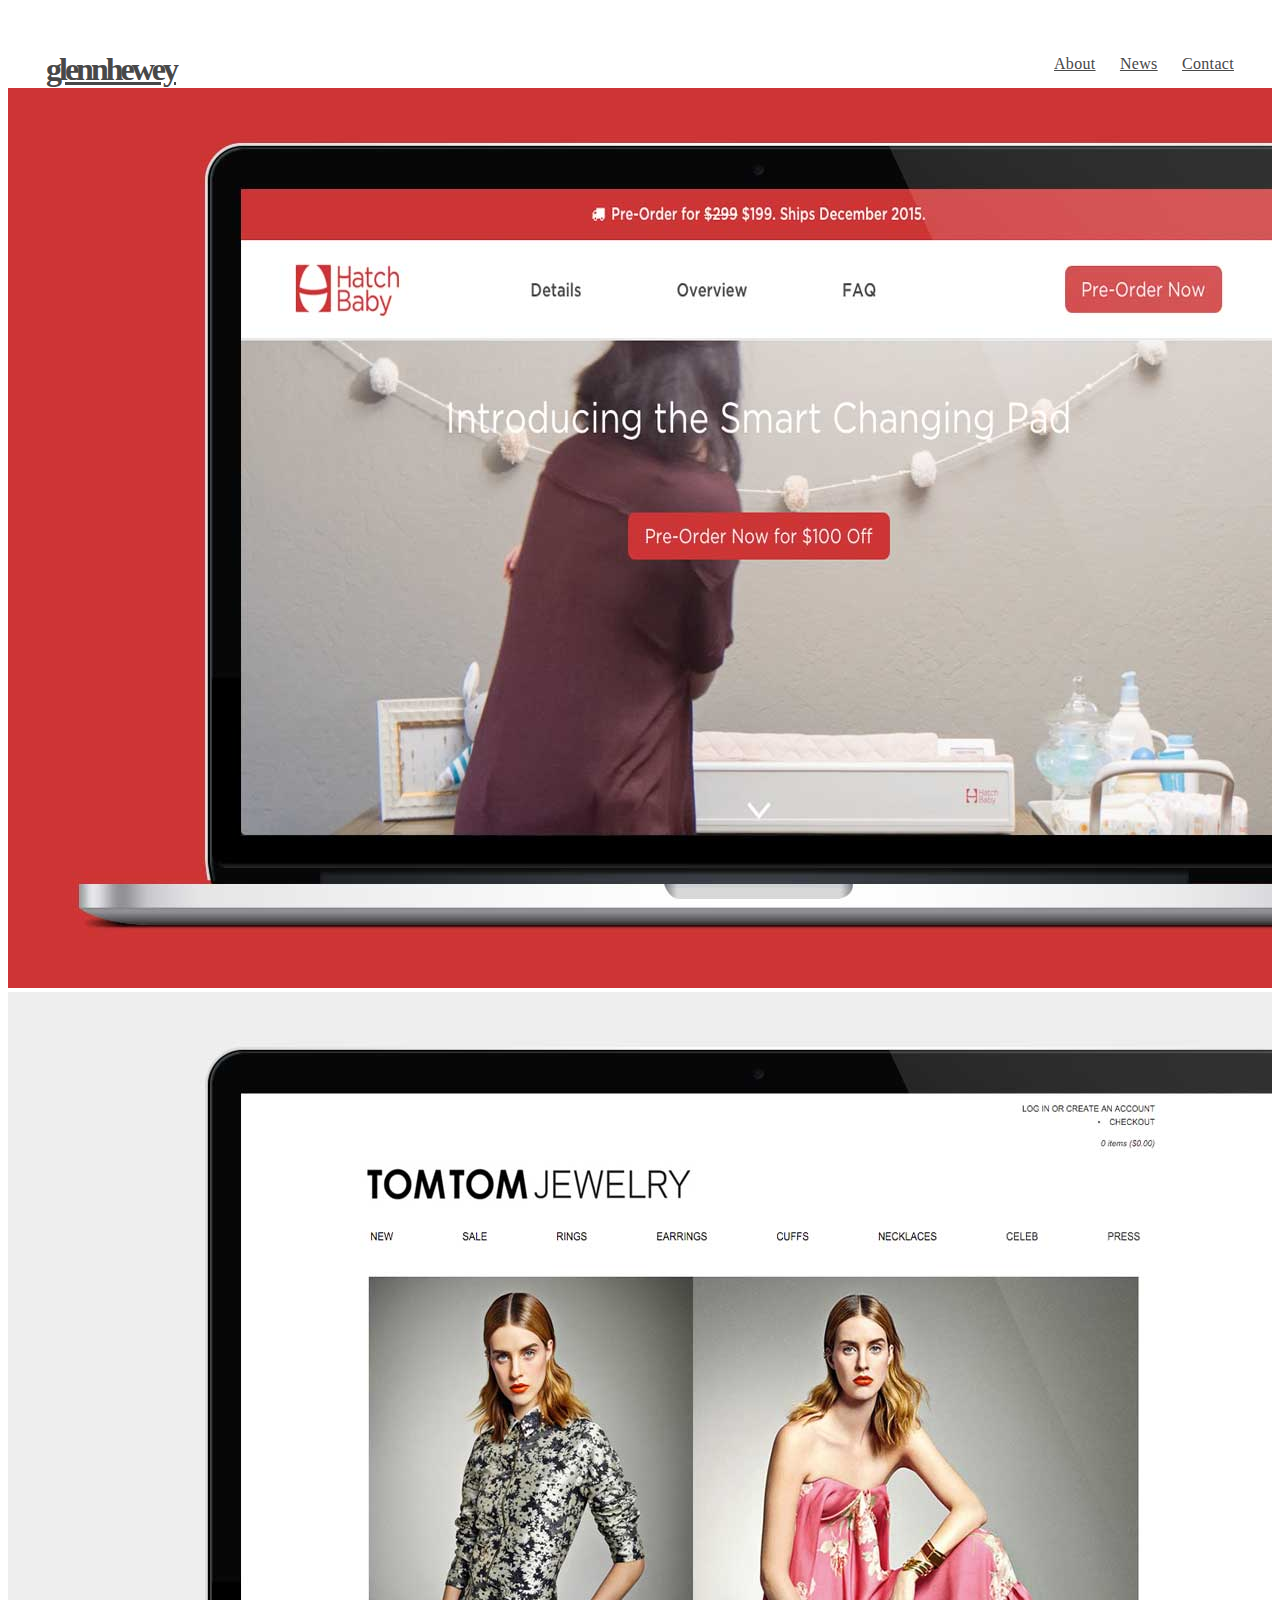
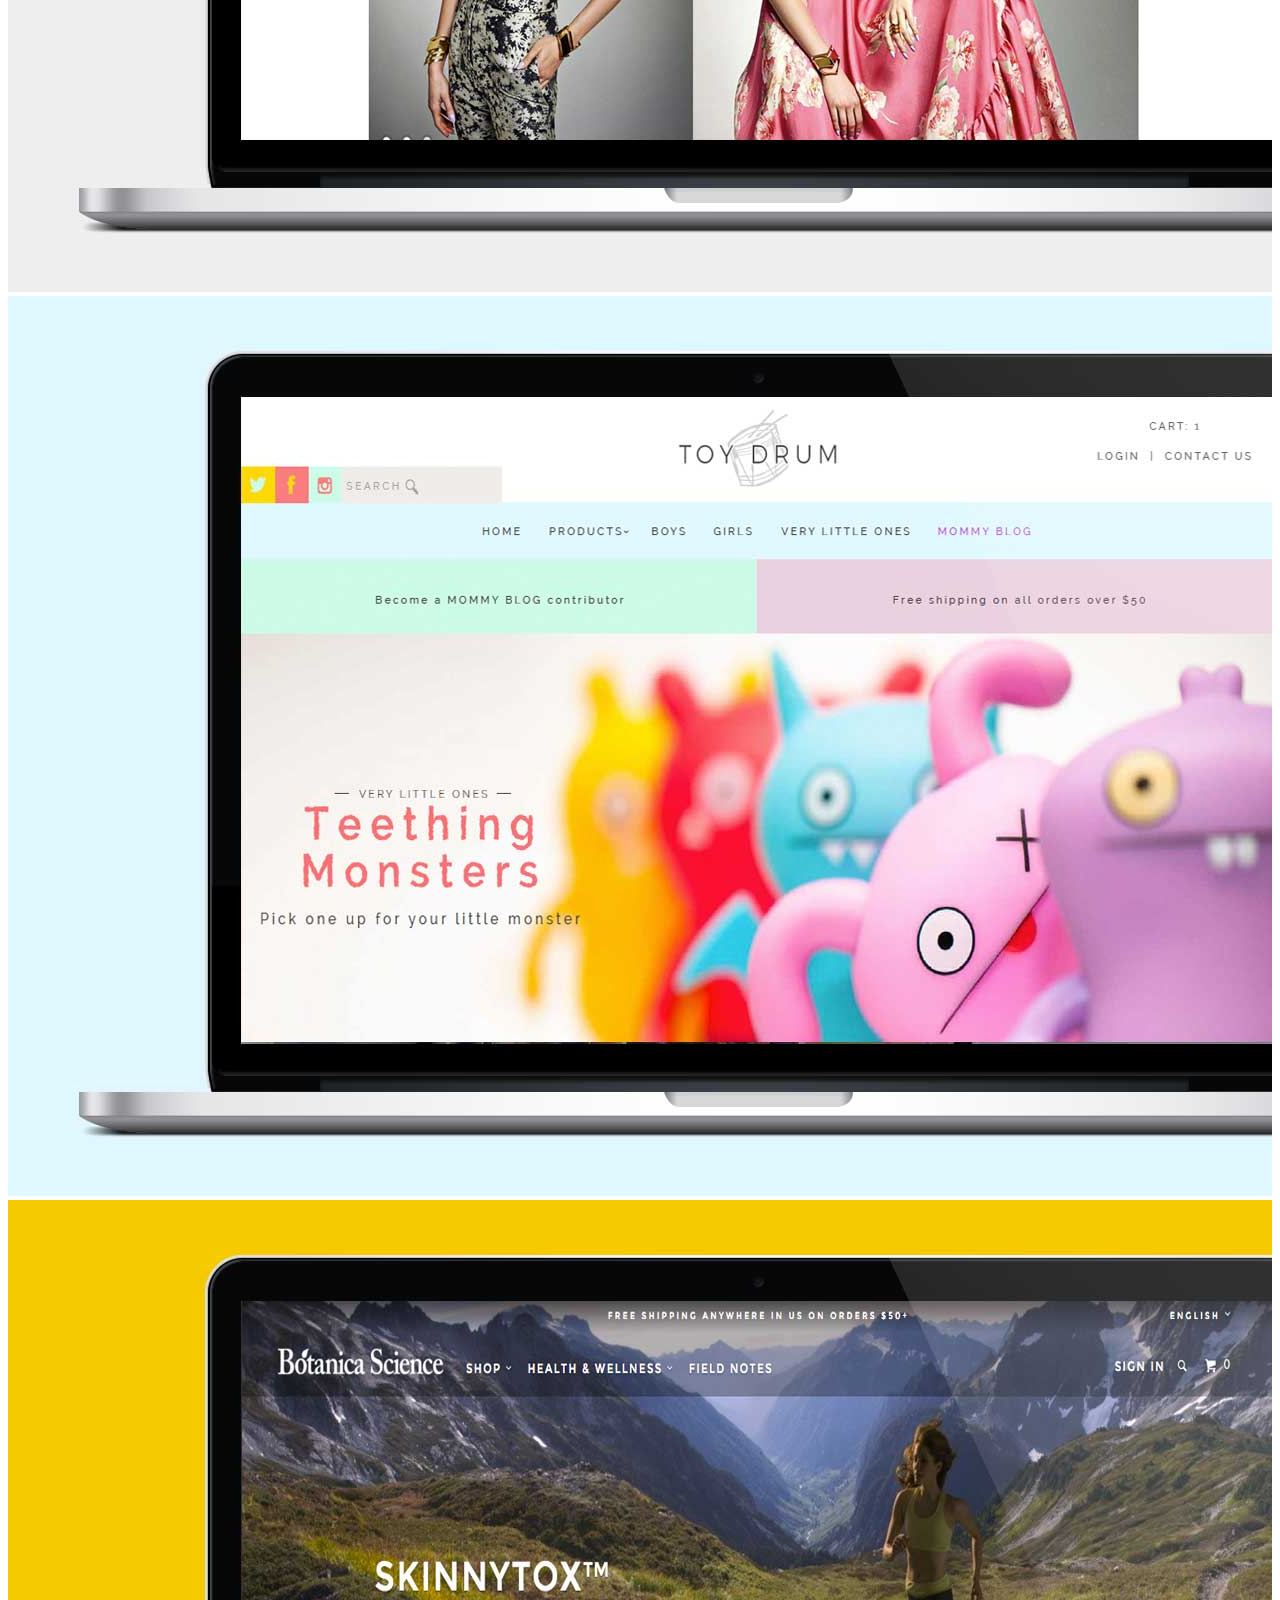
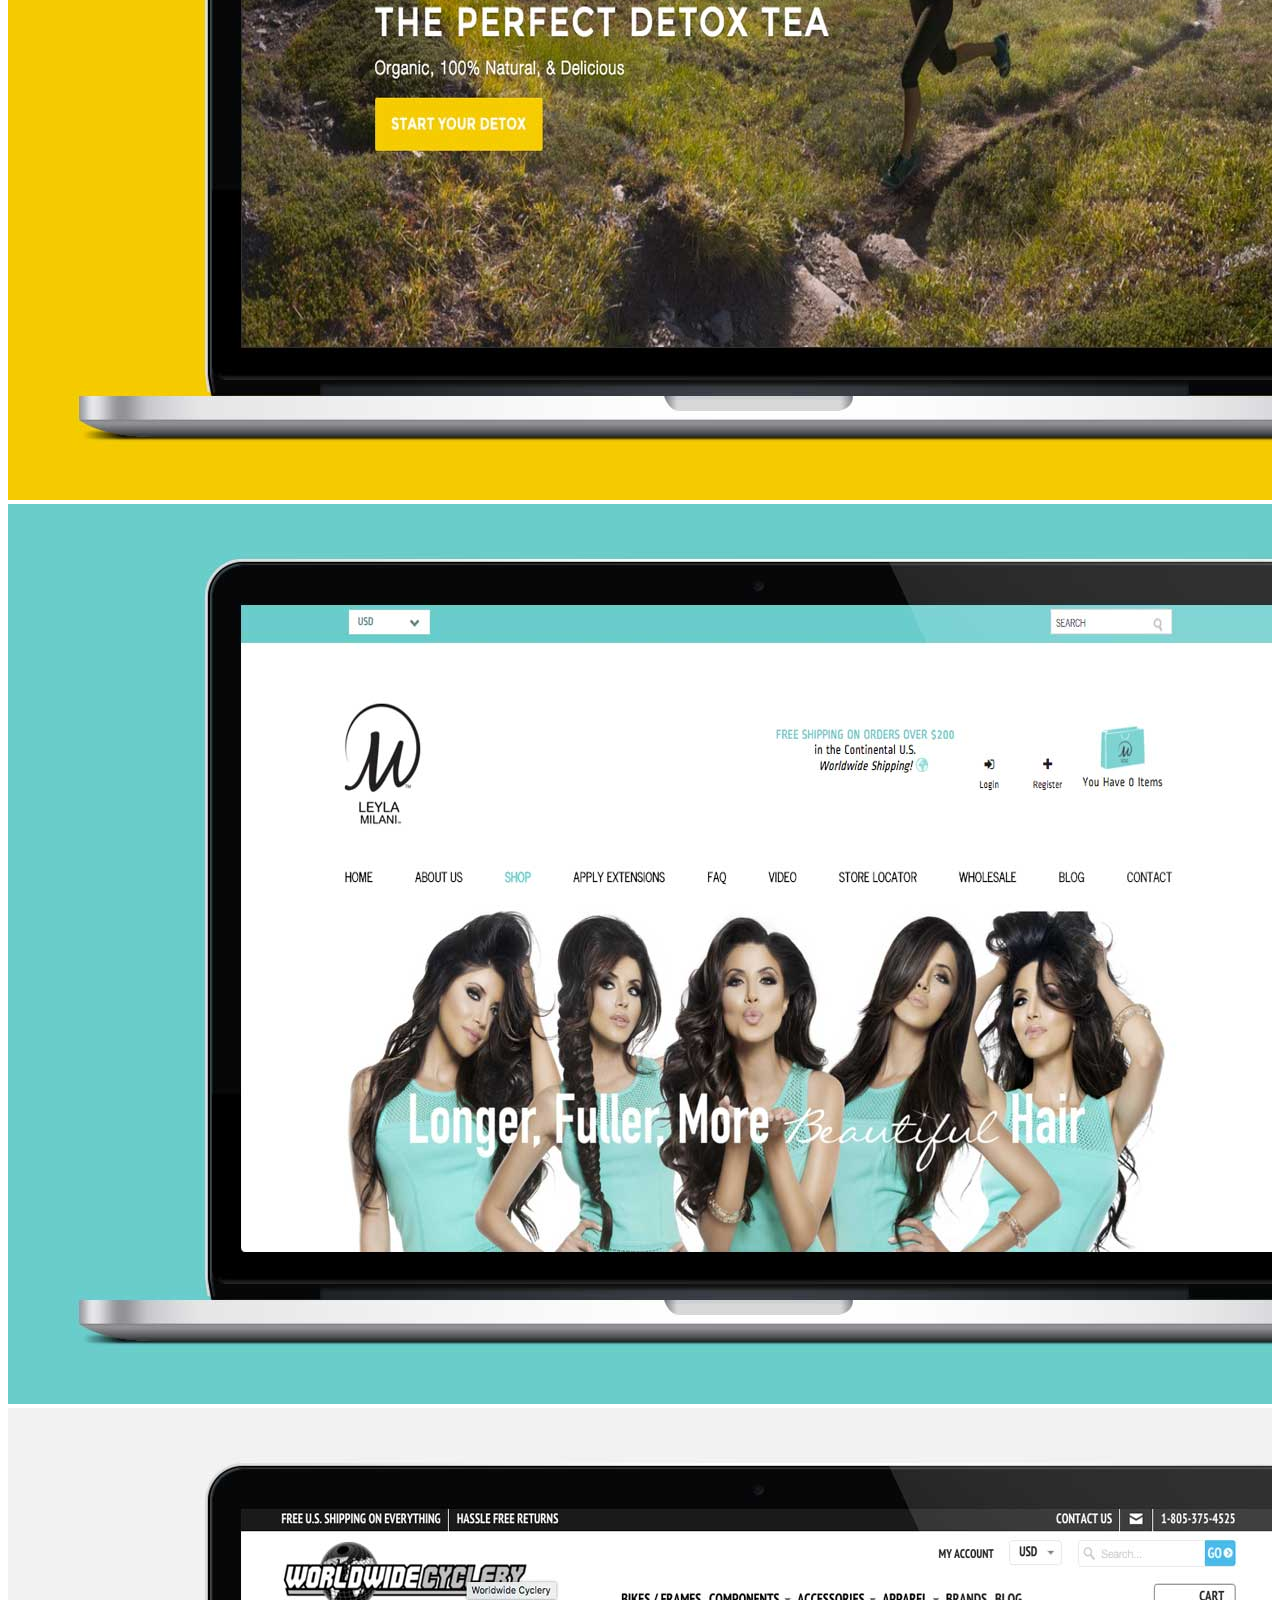
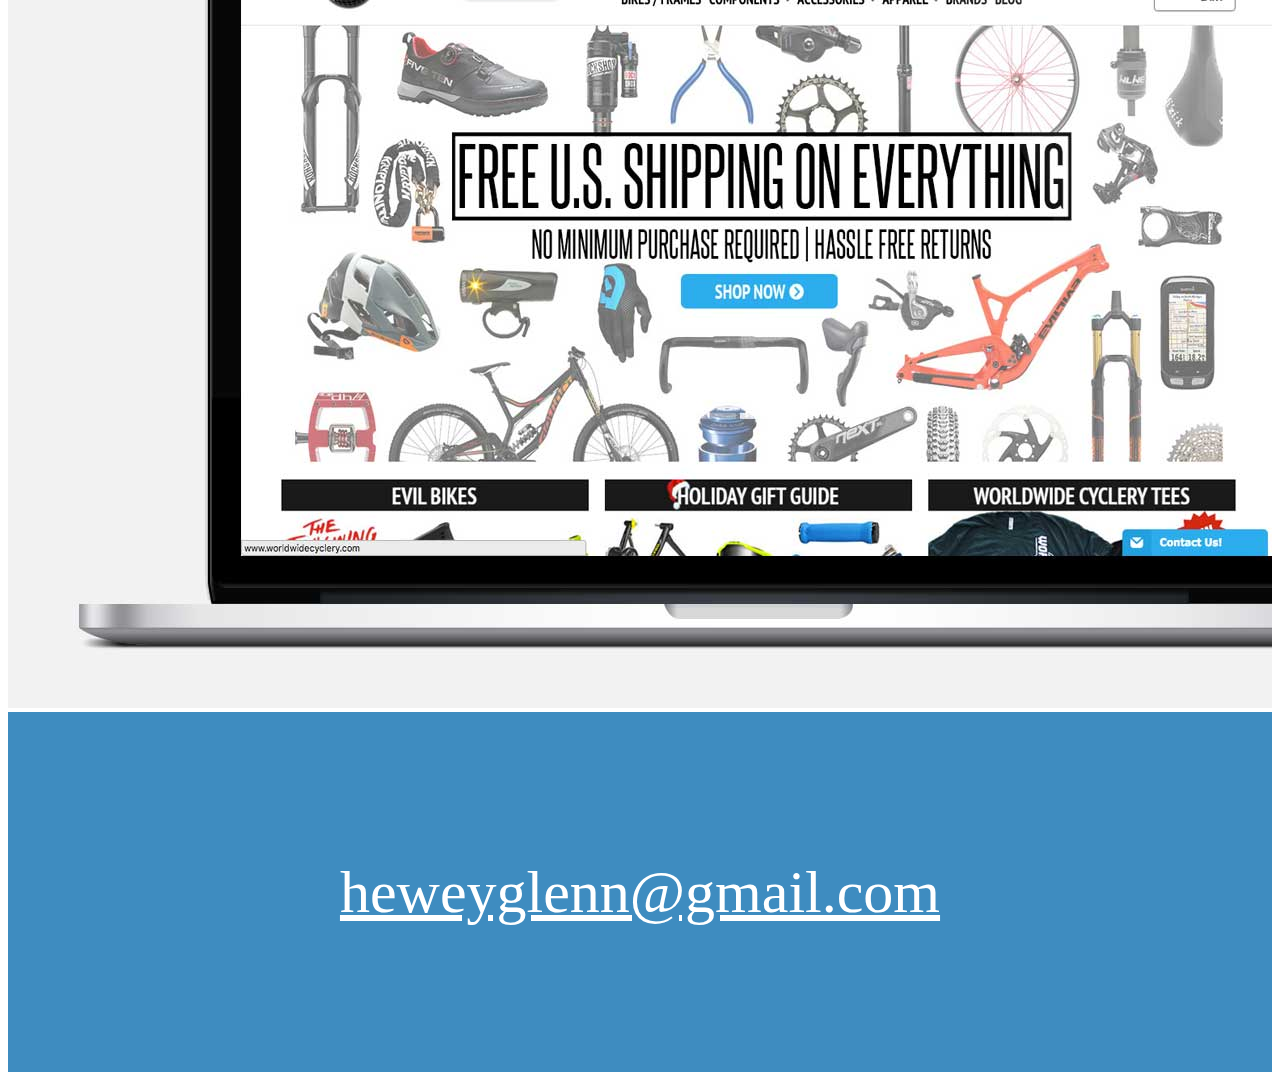
==== commit e8e76a25: "design change" ====
--- a/index.html
+++ b/index.html
@@ -10,53 +10,123 @@
 <body>
 <div class="off-canvas-wrapper">
 <div class="off-canvas-wrapper-inner" data-off-canvas-wrapper>
-<div class="off-canvas position-left reveal-for-large" id="my-info" data-off-canvas data-position="left">
-<div class="row column">
-<br>
-<img class="thumbnail" src="http://placehold.it/550x350">
-<h5>Glenn Hewey</h5>
-<p>Duis aliquet egestas purus in blandit. Curabitur vulputate, ligula lacinia scelerisque tempor, lacus lacus ornare ante, ac egestas est urna sit amet arcu. Class aptent taciti sociosqu ad litora torquent per conubia nostra, per inceptos himenaeos. Sed molestie augue sit amet leo.</p>
+
+<div class="" data-off-canvas-content>
+
+<div id="header" class="">
+		<h1 class="branding">
+			<a href="#">glennhewey</a>
+		</h1>
+		<ul class="navigation">
+			<li class="about">
+				<a href="#">About</a>
+			</li>
+			<li class="projects">
+				<a href="#">News</a>
+			</li>
+			<li class="contact">
+				<a href="#">Contact</a>
+			</li>
+		</ul>
 </div>
+
+<div class="row small-up-1 medium-up-2 large-up-2">
+
+<div class="column caption-style-1">
+	<a target="_blank" href="http://www.hatchbaby.com/">
+		<img class="thumbnail" src="img/Hatch3.jpg">
+		<div class="caption">
+			<div class="blur"></div>
+			<div class="caption-text">
+				<h1>Amazing Caption</h1>
+				<p>Whatever It Is - Always Awesome</p>
+			</div>
+		</div>
+	</a>
 </div>
-<div class="off-canvas-content" data-off-canvas-content>
-<div class="title-bar hide-for-large">
-<div class="title-bar-left">
-<button class="menu-icon" type="button" data-open="my-info"></button>
-<span class="title-bar-title">Glenn Hewey</span>
+
+<div class="column caption-style-1">
+	<a target="_blank" href="http://www.tomtomjewelry.com/">
+		<img class="thumbnail" src="img/tomtom2.jpg">
+		<div class="caption">
+			<div class="blur"></div>
+			<div class="caption-text">
+				<h1>Amazing Caption</h1>
+				<p>Whatever It Is - Always Awesome</p>
+			</div>
+		</div>
+	</a>
 </div>
+
+
+<div class="column caption-style-1">
+	<a target="_blank" href="http://botanicascience.com/">
+		<img class="thumbnail" src="img/Toydrum3.jpg">
+		<div class="caption">
+			<div class="blur"></div>
+			<div class="caption-text">
+				<h1>Amazing Caption</h1>
+				<p>Whatever It Is - Always Awesome</p>
+			</div>
+		</div>
+	</a>	
 </div>
-<div class="callout">
-<div class="row column">
-<h1>Hello!</h1>
-<p class="lead">Lorem ipsum dolor sit amet, consectetur adipiscing elit. Vivamus luctus urna sed urna ultricies ac tempor dui sagittis. In condimentum facilisis porta. Sed nec diam eu diam mattis viverra. Nulla fringilla.</p>
+
+<div class="column caption-style-1">
+	<a target="_blank" href="http://botanicascience.com/">
+		<img class="thumbnail" src="img/Botanica3.jpg">
+		<div class="caption">
+			<div class="blur"></div>
+			<div class="caption-text">
+				<h1>Amazing Caption</h1>
+				<p>Whatever It Is - Always Awesome</p>
+			</div>
+		</div>
+	</a>
 </div>
+
+
+
+<div class="column caption-style-1">
+	<a target="_blank" href="http://leylamilanihair.com/">
+		<img class="thumbnail" src="img/milani2.jpg">
+		<div class="caption">
+			<div class="blur"></div>
+			<div class="caption-text">
+				<h1>Amazing Caption</h1>
+				<p>Whatever It Is - Always Awesome</p>
+			</div>
+		</div>
+	</a>
 </div>
-<div class="row small-up-1 medium-up-2 large-up-2">
-<div class="column">
-<img class="thumbnail" src="img/Pelage.jpg">
-<h5 class="text-center">Pelage</h5>
+
+<div class="column caption-style-1">
+	<a target="_blank" href="http://www.worldwidecyclery.com/">
+		<img class="thumbnail" src="img/worldwide2.jpg">
+		<div class="caption">
+			<div class="blur"></div>
+			<div class="caption-text">
+				<h1>Amazing Caption</h1>
+				<p>Whatever It Is - Always Awesome</p>
+			</div>
+		</div>
+	</a>
 </div>
-<div class="column">
-<img class="thumbnail" src="img/Hatch.jpg">
-<h5 class="text-center">Hatch</h5>
-</div>
-<div class="column">
-<img class="thumbnail" src="img/Toydrum.jpg">
-<h5 class="text-center">Toy Drum</h5>
-</div>
+
+<!--
 <div class="column">
 <img class="thumbnail" src="img/Haus.jpg">
-<h5 class="text-center">Haus</h5>
-</div>
-<div class="column">
-<img class="thumbnail" src="img/Botanica.jpg">
-<h5 class="text-center">Botanica</h5>
+
 </div>
 <div class="column">
 <img class="thumbnail" src="img/Pelage.jpg">
-<h5 class="text-center">Pelage</h5>
+
 </div>
-	<!--<div class="column">
+<div class="column">
+<img class="thumbnail" src="img/Pelage.jpg">
+
+</div>
+	<div class="column">
 	<img class="thumbnail" src="img/Pelage.jpg">
 	<h5 class="text-center">Pelage</h5>
 	</div>
--- a/css/app.css
+++ b/css/app.css
@@ -1,25 +1,83 @@
+/*Header*/
+#header {
+    opacity: 1;
+    position: relative;
+    top: 0;
+    left: 0;
+    right: 0;
+    bottom: auto;
+    padding: 0 38px;
+    height: 80px;
+    line-height: 80px;
+    z-index: 20001;
+    background: #fff;
+    overflow: hidden;
+    letter-spacing: .02em;
+}
+#header a{
+	color: #484848;
+}
+#header .navigation {
+    position: relative;
+    right: 0;
+    float: right;
+    letter-spacing: .02em;
+    text-align: left;
+}
+#header .navigation li {
+    display: inline-block;
+    margin: 0 0 0 20px;
+    line-height: 80px;
+}
+#header .branding {
+    float: left;
+    width: 300px;
+    height: 100%;
+    overflow: hidden;
+}
+#header .branding a {
+	height: 80px;
+	line-height: 80px;
+	letter-spacing: -3px;
+	font-size: 32px;
+    display: block;
+    width: 100%;
+    height: 100%
+}
+
 a.email{
     color: white;
-    background: #2980b9;
+    background: rgba(41, 128, 185,.9);
     width: 100%;
     display: block;
     line-height: 6;
     font-size: 60px;
     text-align: center;
-    margin-top: 10px;
+    -webkit-transition: .2s;
+    -o-transition: .2s;
+    transition: .2s;
+}
+a.email:hover{
+	background: rgba(41, 128, 185,1);
+}
+.grey{
+	color: #F2F2F2;
+}
+.column,.columns{
+	padding-left: 0;
+	padding-right: 0;
 }
 .thumbnail{
-	-webkit-filter: grayscale(1);
-	-o-filter: grayscale(1);
-	filter: grayscale(1);
 	-webkit-transition: .5s;
 	-o-transition: .5s;
 	transition: .5s;
+	border: none;
+	box-shadow: none;
+	margin-bottom: 0;
 }
 .thumbnail:hover{
-	-webkit-filter: grayscale(0);
-	-o-filter: grayscale(0);
-	filter: grayscale(0);
+	box-shadow: none;
+	border-bottom: none;
 }
 .off-canvas-content{
 box-shadow: none;
@@ -32,6 +90,47 @@
 	background-color: #2980b9;
 }
 
+/*Hover Img*/
+.caption-style-1 a img {
+	z-index: 4;
+}
+@media screen and (min-width: 1000px) {
+	.caption-style-1 a:hover .caption{
+		opacity: 1;
+	}
+}
+.caption-style-1 .caption {
+    cursor: pointer;
+    position: absolute;
+    opacity: 0;
+    top: 0;
+    -webkit-transition: all 0.45s ease-in-out;
+    -moz-transition: all 0.45s ease-in-out;
+    -o-transition: all 0.45s ease-in-out;
+    -ms-transition: all 0.45s ease-in-out;
+    transition: all 0.45s ease-in-out;
+}
+.caption-style-1 .caption-text {
+    z-index: 10;
+    color: #fff;
+    position: absolute;
+    width: 600px;
+    height: 360px;
+    text-align: center;
+    top: 100px;
+}
+.caption-style-1{
+    position: relative;
+    overflow: hidden;
+}
+.caption-style-1 .blur {
+    background-color: rgba(0,0,0,0.65);
+    height: 360px;
+    width: 600px;
+    z-index: 5;
+    position: absolute;
+}
+
 /*Media queries*/
 @media screen and (max-width: 800px) {
 	a.email{
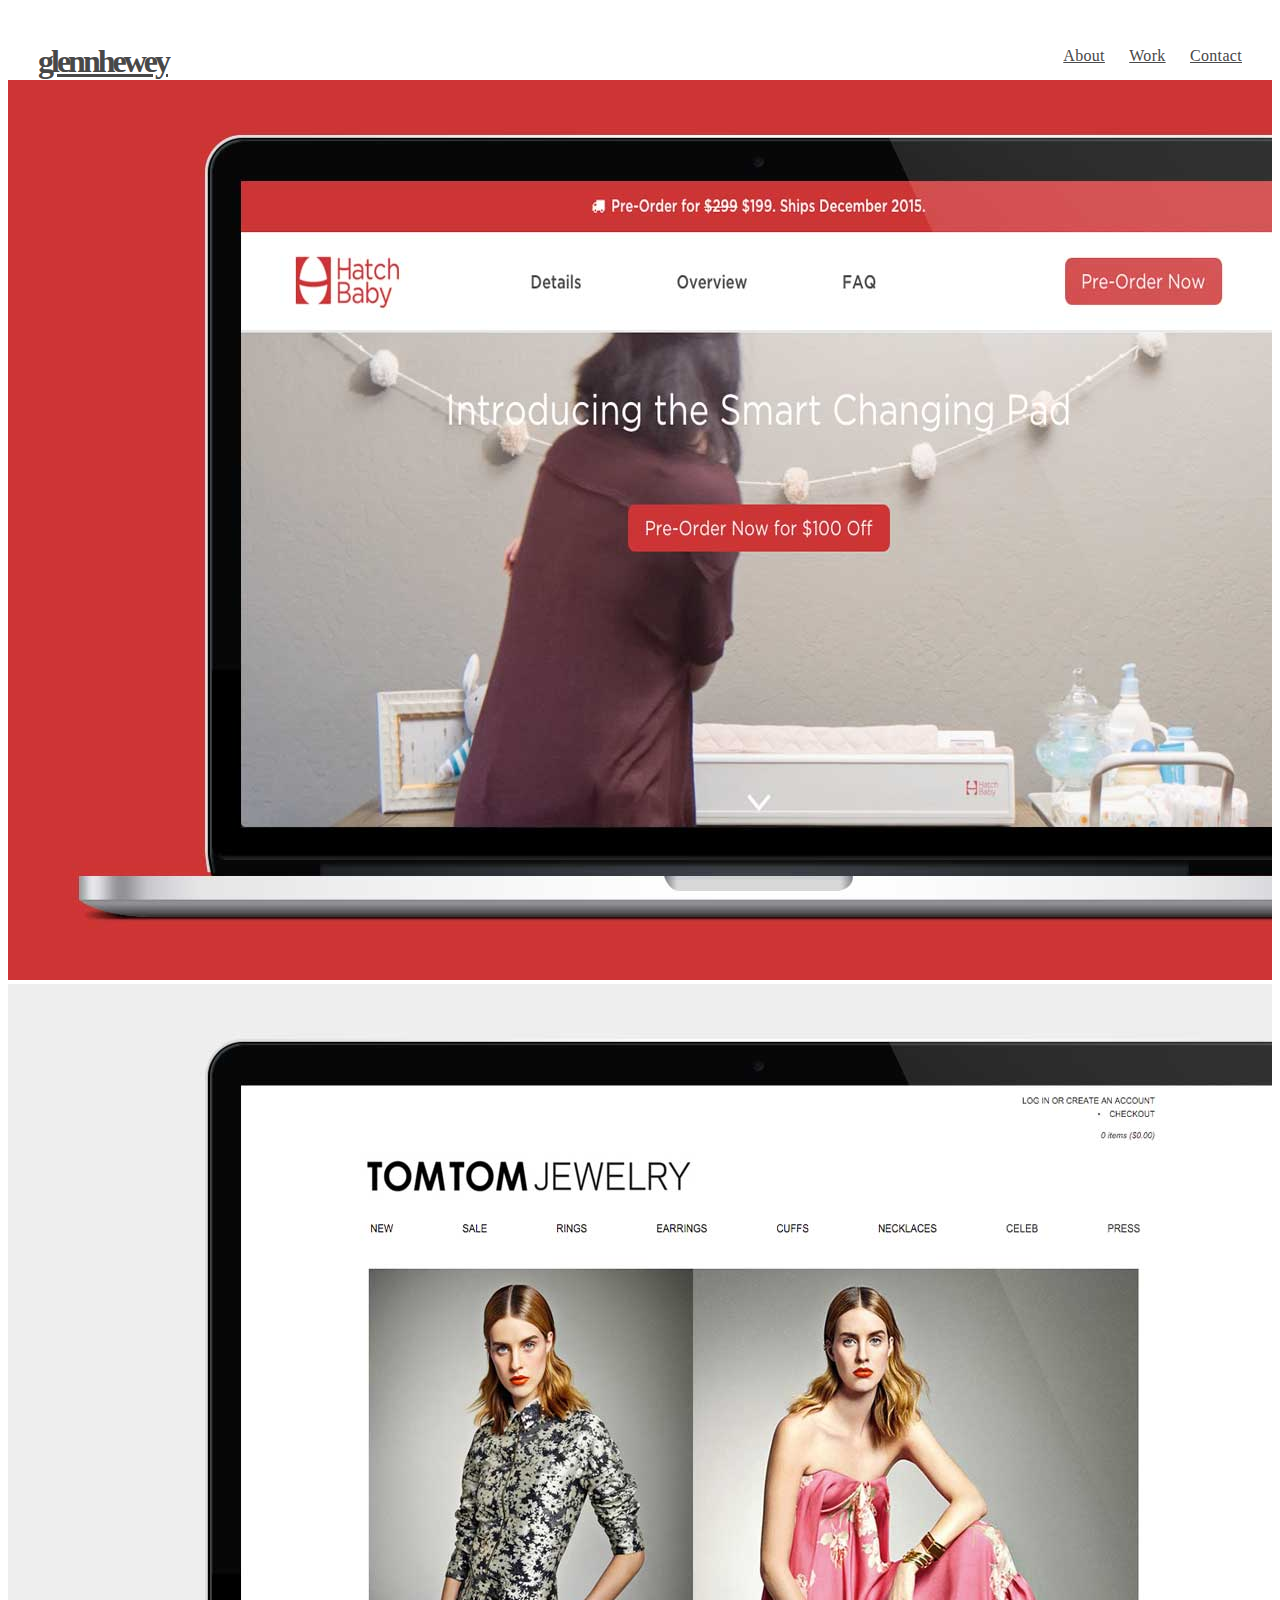
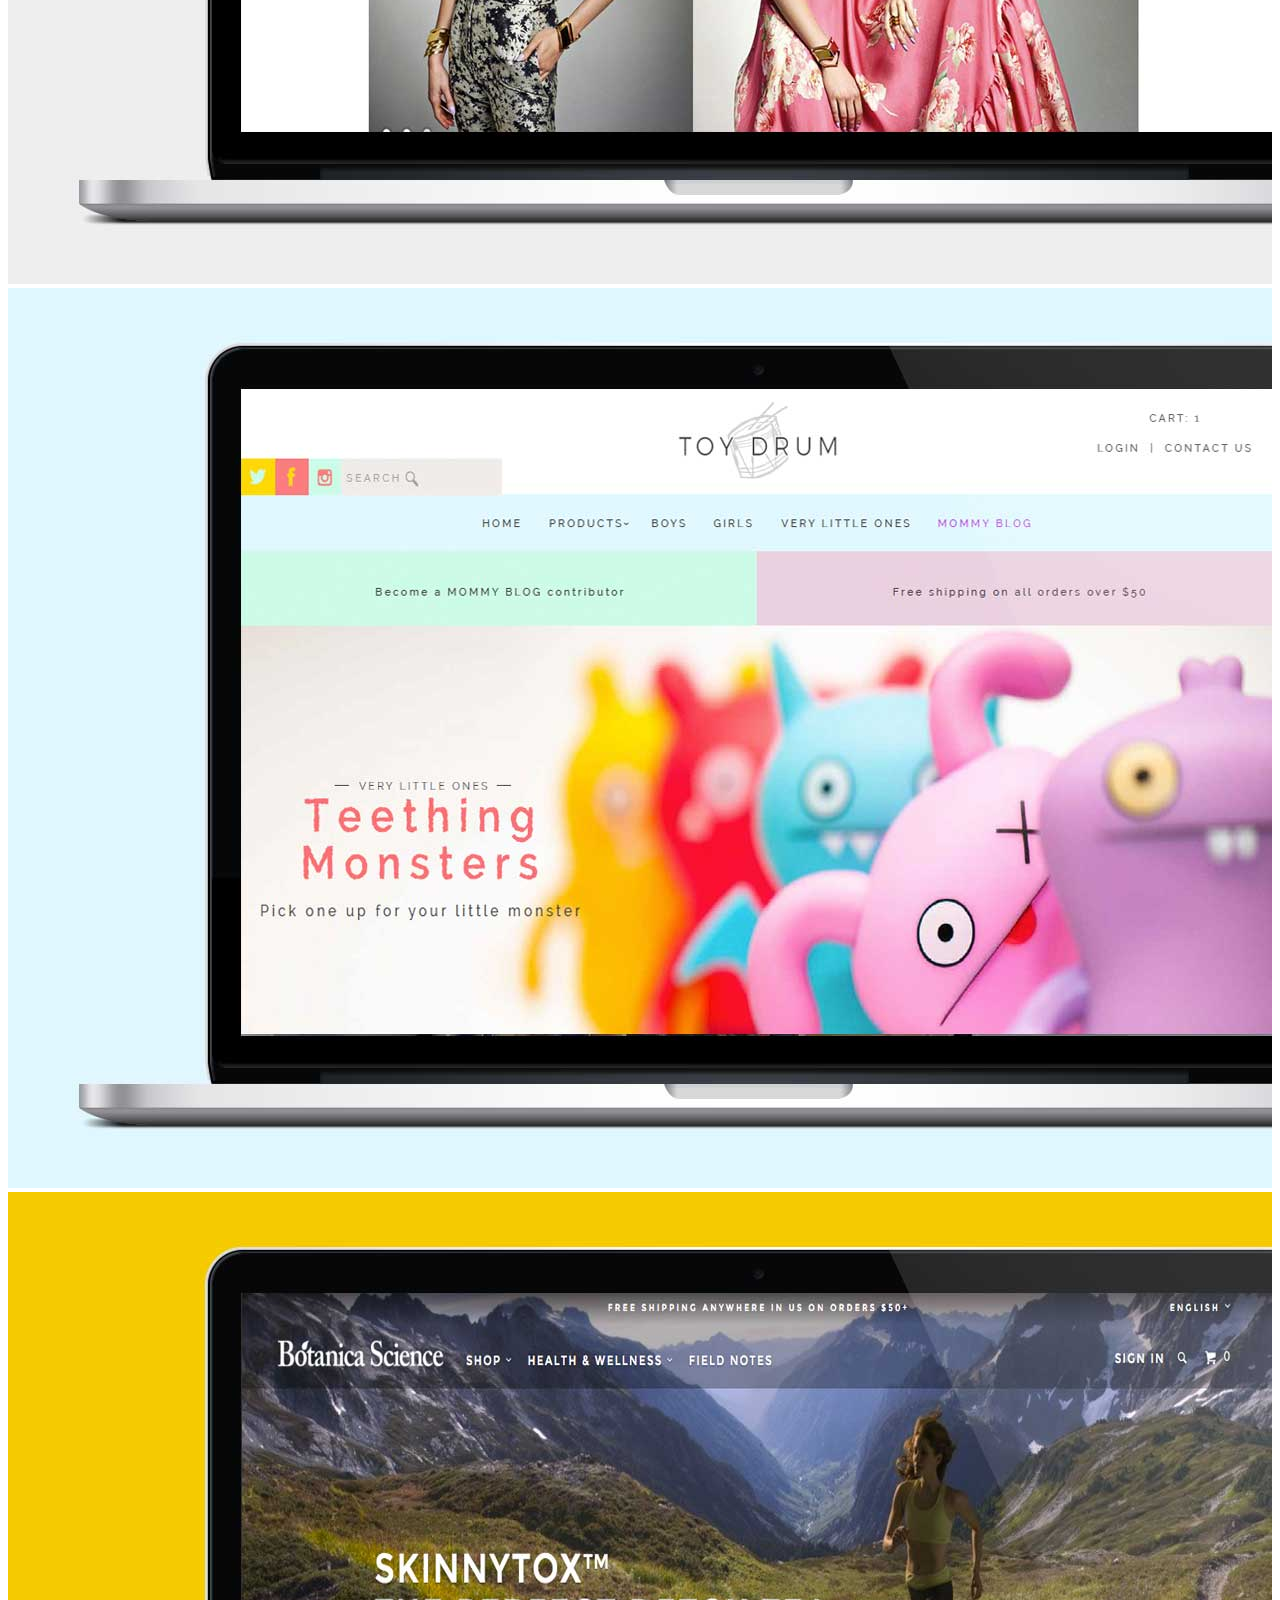
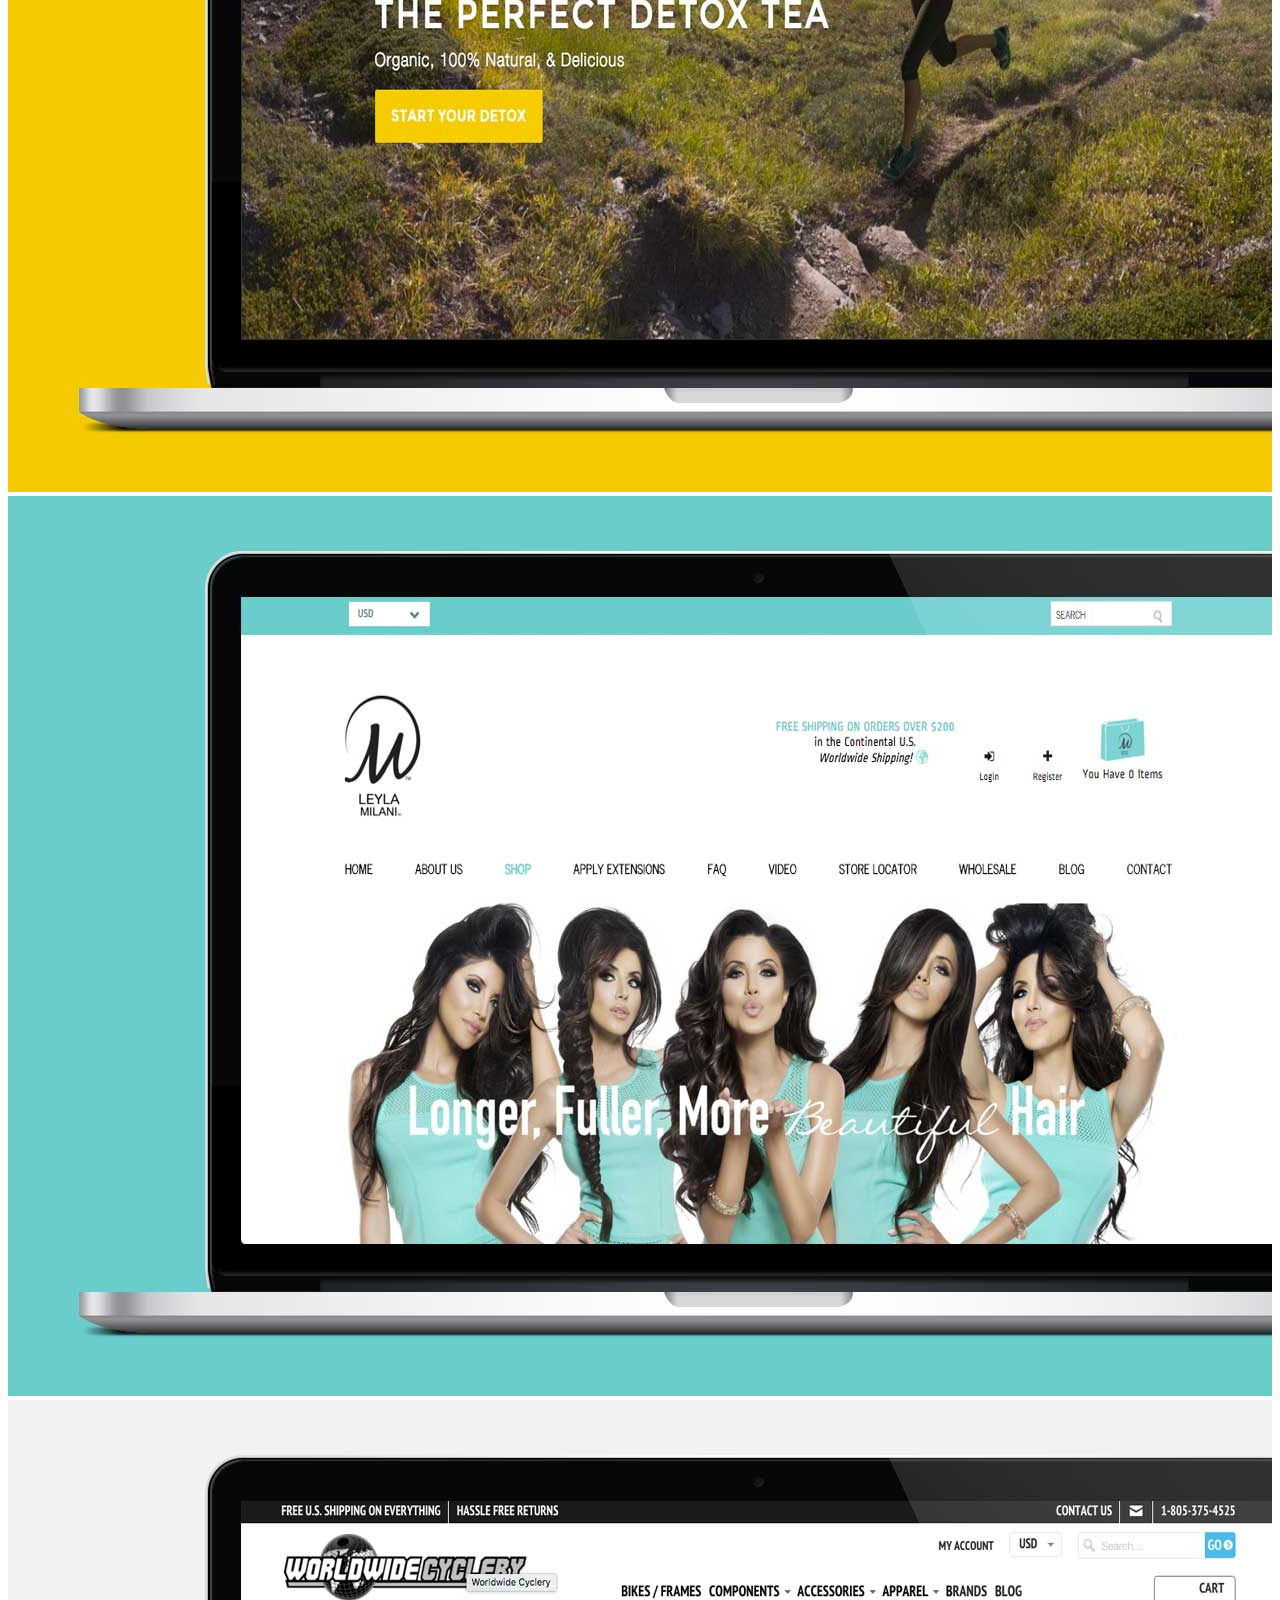
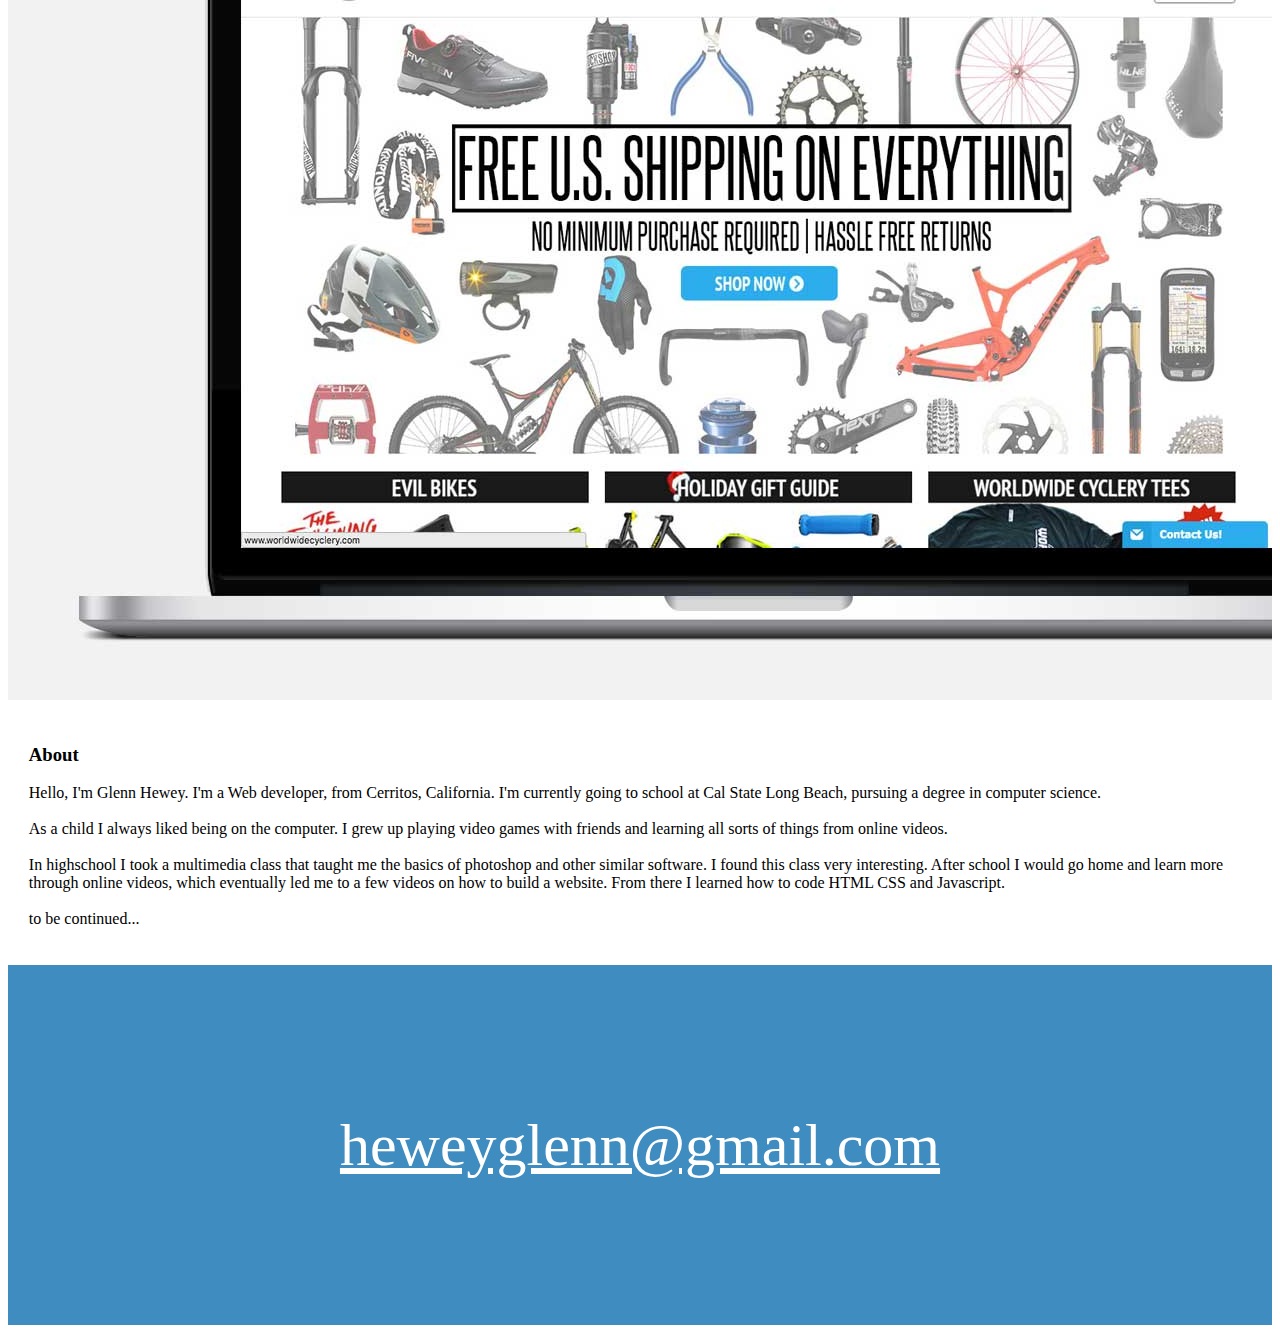
==== commit 84d51088: "about" ====
--- a/index.html
+++ b/index.html
@@ -15,22 +15,22 @@
 
 <div id="header" class="">
 		<h1 class="branding">
-			<a href="#">glennhewey</a>
+			<a href="http://glennkh.github.io/">glennhewey</a>
 		</h1>
 		<ul class="navigation">
 			<li class="about">
-				<a href="#">About</a>
+				<a href="#about">About</a>
 			</li>
 			<li class="projects">
-				<a href="#">News</a>
+				<a href="#work">Work</a>
 			</li>
 			<li class="contact">
-				<a href="#">Contact</a>
+				<a href="#email">Contact</a>
 			</li>
 		</ul>
 </div>
 
-<div class="row small-up-1 medium-up-2 large-up-2">
+<div id="work" class="row small-up-1 medium-up-2 large-up-2 page_content">
 
 <div class="column caption-style-1">
 	<a target="_blank" href="http://www.hatchbaby.com/">
@@ -38,8 +38,8 @@
 		<div class="caption">
 			<div class="blur"></div>
 			<div class="caption-text">
-				<h1>Amazing Caption</h1>
-				<p>Whatever It Is - Always Awesome</p>
+				<h1>Hatch Baby</h1>
+				<p>shopify html css responsive</p>
 			</div>
 		</div>
 	</a>
@@ -51,8 +51,8 @@
 		<div class="caption">
 			<div class="blur"></div>
 			<div class="caption-text">
-				<h1>Amazing Caption</h1>
-				<p>Whatever It Is - Always Awesome</p>
+				<h1>Tom Tom</h1>
+				<p>shopify html css responsive</p>
 			</div>
 		</div>
 	</a>
@@ -65,8 +65,11 @@
 		<div class="caption">
 			<div class="blur"></div>
 			<div class="caption-text">
-				<h1>Amazing Caption</h1>
-				<p>Whatever It Is - Always Awesome</p>
+				<h1>Toy Drum</h1>
+				<p> shopify html css responsive <br> 5 page web development
+				<br>
+				home product category cart about
+				</p>
 			</div>
 		</div>
 	</a>	
@@ -78,8 +81,8 @@
 		<div class="caption">
 			<div class="blur"></div>
 			<div class="caption-text">
-				<h1>Amazing Caption</h1>
-				<p>Whatever It Is - Always Awesome</p>
+				<h1>Botanica Science</h1>
+				<p>shopify html css responsive <br> Testimonial section page layout fixes</p>
 			</div>
 		</div>
 	</a>
@@ -93,8 +96,8 @@
 		<div class="caption">
 			<div class="blur"></div>
 			<div class="caption-text">
-				<h1>Amazing Caption</h1>
-				<p>Whatever It Is - Always Awesome</p>
+				<h1>Leyla Milani</h1>
+				<p>shopify html css responsive</p>
 			</div>
 		</div>
 	</a>
@@ -106,8 +109,8 @@
 		<div class="caption">
 			<div class="blur"></div>
 			<div class="caption-text">
-				<h1>Amazing Caption</h1>
-				<p>Whatever It Is - Always Awesome</p>
+				<h1>World Wide Cyclery</h1>
+				<p>shopify html css responsive</p>
 			</div>
 		</div>
 	</a>
@@ -152,13 +155,35 @@
 	</div>
 	-->
 </div>
+<!--
 <div class="row">
-	<a class="email" href="mailto:heweyglenn@gmail.com">heweyglenn@gmail.com</a>
+	<div class="dark"></div>
+</div>
+-->
+<div id="about" class="row small-up-1 medium-up-2 large-up-2">
+	<div class="column">
+		<h3>About</h3>
+			<p>Hello, I'm Glenn Hewey. I'm a Web developer, from Cerritos, California.
+			I'm currently going to school at Cal State Long Beach, pursuing a degree in computer science.
+			<br><br>
+			As a child I always liked being on the computer. I grew up playing video games with friends and learning all sorts of things from online videos.
+			<br><br>
+			In highschool I took a multimedia class that taught me the basics of photoshop and other similar software. I found this class very interesting. After school I would go home and learn more through online videos, which eventually led me to a few videos on how to build a website. From there I learned how to code HTML CSS and Javascript.
+			<br><br>
+			to be continued...
+			</p>
+	</div>
+	<!--<img src="img/me.jpg" alt="">-->
+
+</div>
+<div class="row">
+	<a id="email" class="email" href="mailto:heweyglenn@gmail.com">heweyglenn@gmail.com</a>
 </div>
 <script src="https://code.jquery.com/jquery-2.1.4.min.js"></script>
 <script src="http://dhbhdrzi4tiry.cloudfront.net/cdn/sites/foundation.js"></script>
+<script src="js/app.js"></script>
 <script>
-      $(document).foundation();
-    </script>
+  $(document).foundation();
+</script>
 </body>
 </html>
--- a/css/app.css
+++ b/css/app.css
@@ -1,7 +1,7 @@
 /*Header*/
 #header {
     opacity: 1;
-    position: relative;
+    position: fixed;
     top: 0;
     left: 0;
     right: 0;
@@ -13,6 +13,12 @@
     background: #fff;
     overflow: hidden;
     letter-spacing: .02em;
+}
+.row{
+	max-width: 1500px;
+}
+.page_content{
+	margin-top: 80px;
 }
 #header a{
 	color: #484848;
@@ -103,6 +109,8 @@
     cursor: pointer;
     position: absolute;
     opacity: 0;
+    width: 100%;
+    height: 100%;
     top: 0;
     -webkit-transition: all 0.45s ease-in-out;
     -moz-transition: all 0.45s ease-in-out;
@@ -114,8 +122,8 @@
     z-index: 10;
     color: #fff;
     position: absolute;
-    width: 600px;
-    height: 360px;
+    width: 100%;
+    height: 100%;
     text-align: center;
     top: 100px;
 }
@@ -125,13 +133,34 @@
 }
 .caption-style-1 .blur {
     background-color: rgba(0,0,0,0.65);
-    height: 360px;
-    width: 600px;
+    height: 100%;
+    width: 100%;
     z-index: 5;
     position: absolute;
 }
-
+#about{
+	padding: 1.3em;
+	position: relative;
+}
+#about img{
+	max-width: 100px;
+	border-radius: 50%;
+	position: absolute;
+	top: -50px;
+	left: 50%;
+	transform: translateX(-50%);
+}
+.dark{
+	background-color: #eee;
+	height: 200px;
+}
 /*Media queries*/
+@media screen and (min-width: 1500px){
+	#about{
+		padding-left: 0;
+		padding-right: 0;
+	}
+}
 @media screen and (max-width: 800px) {
 	a.email{
 		font-size: 30px;
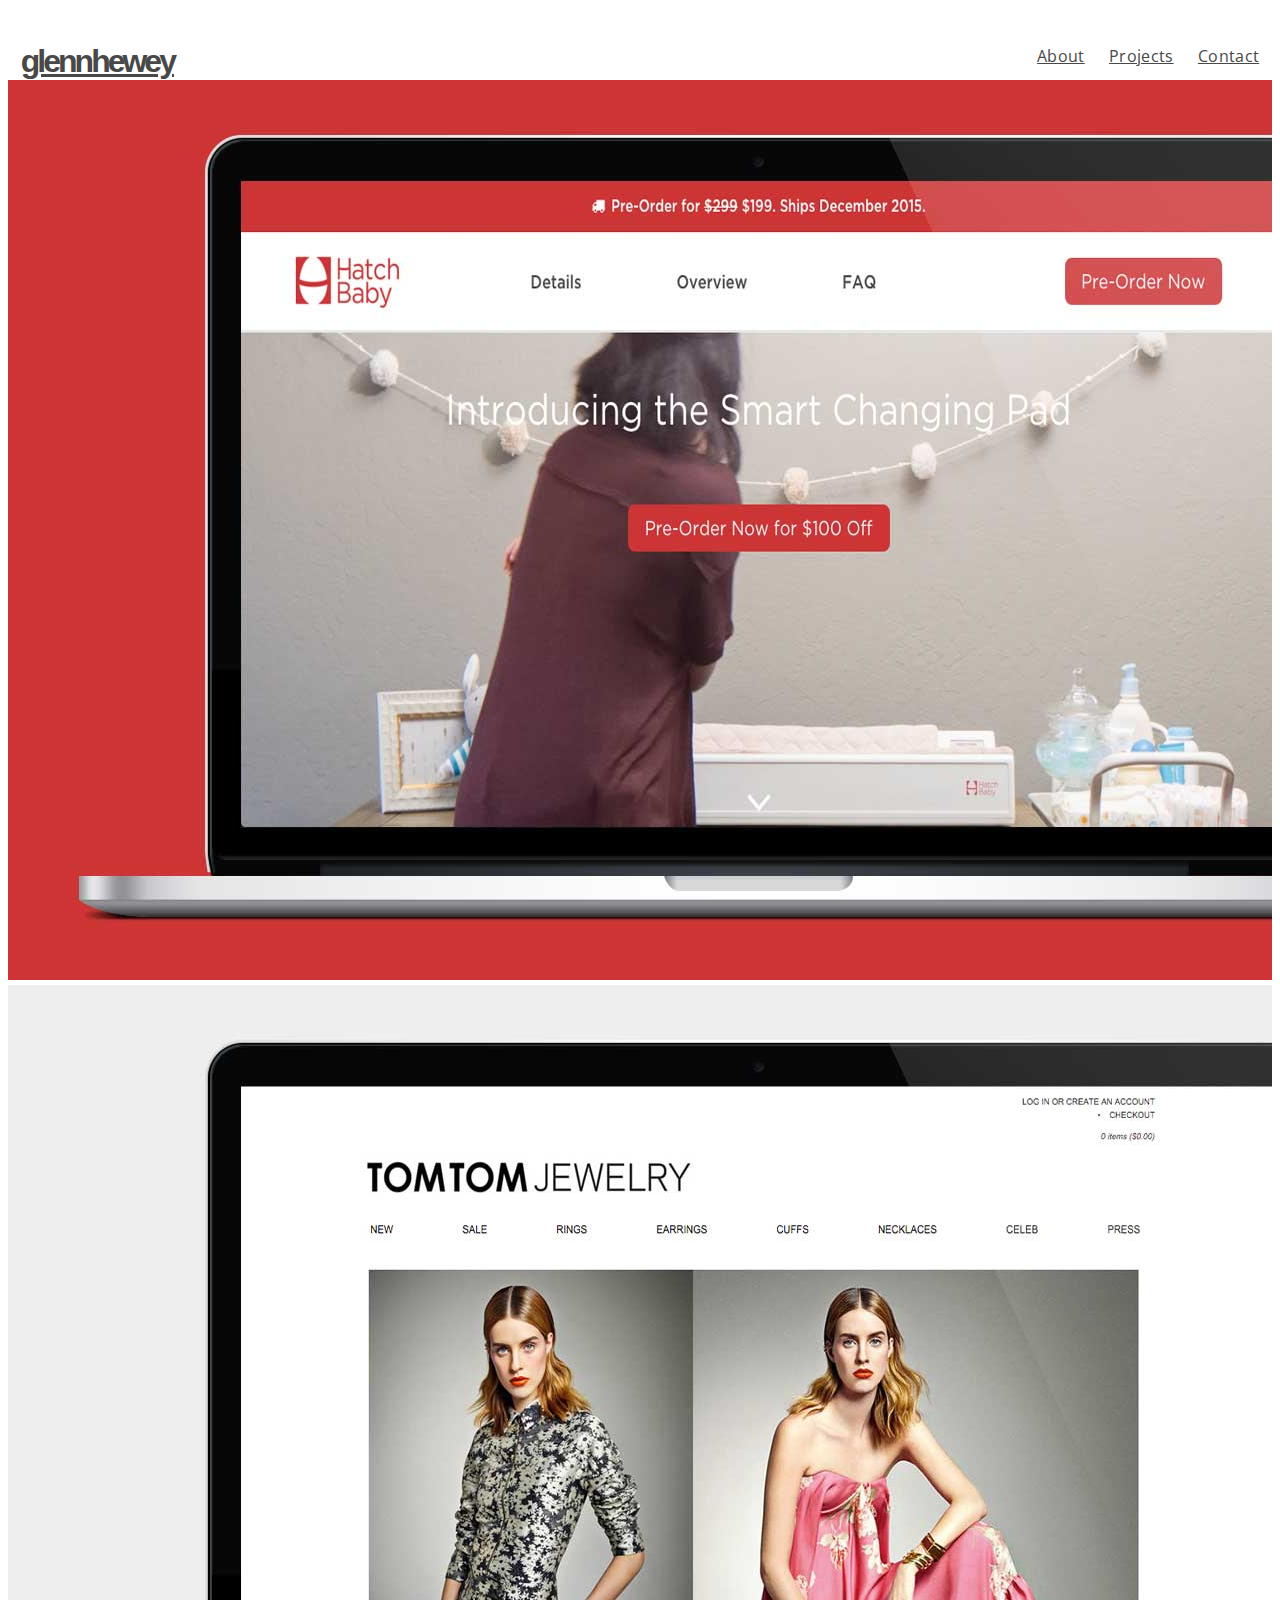
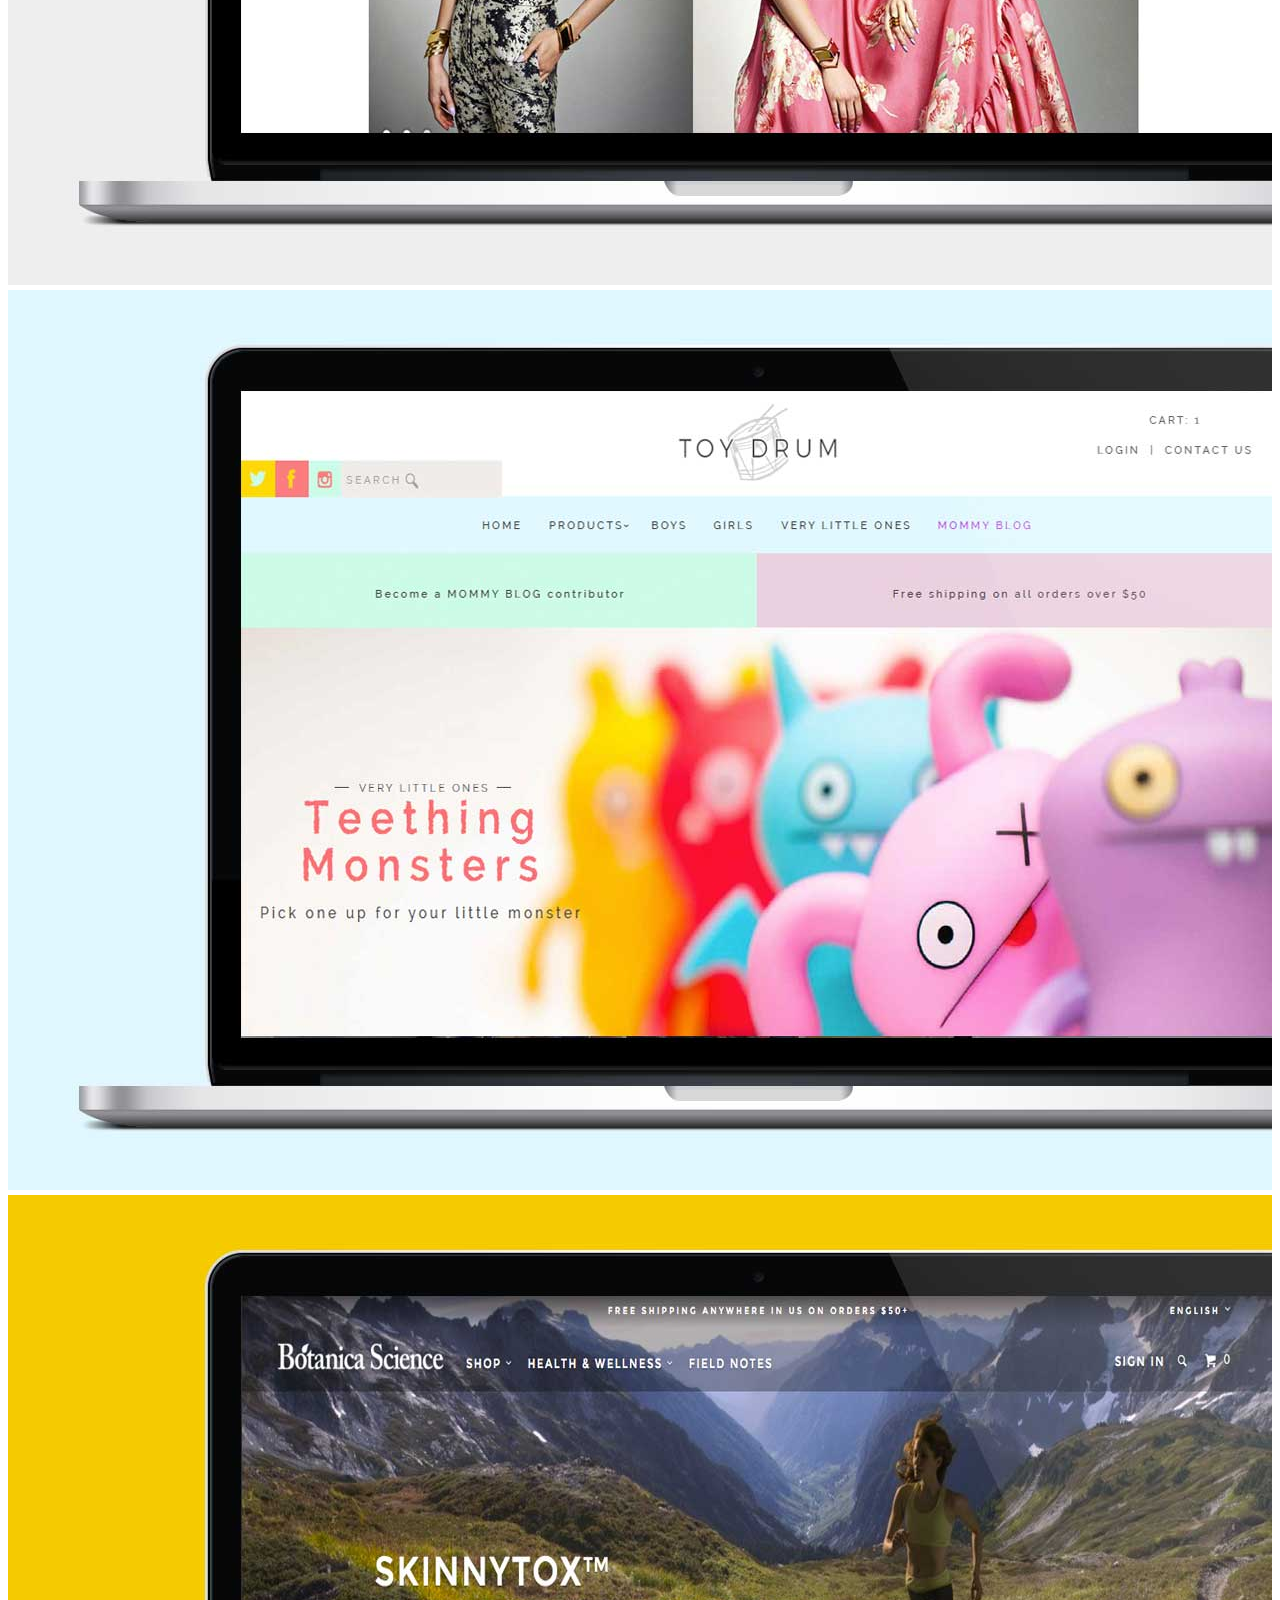
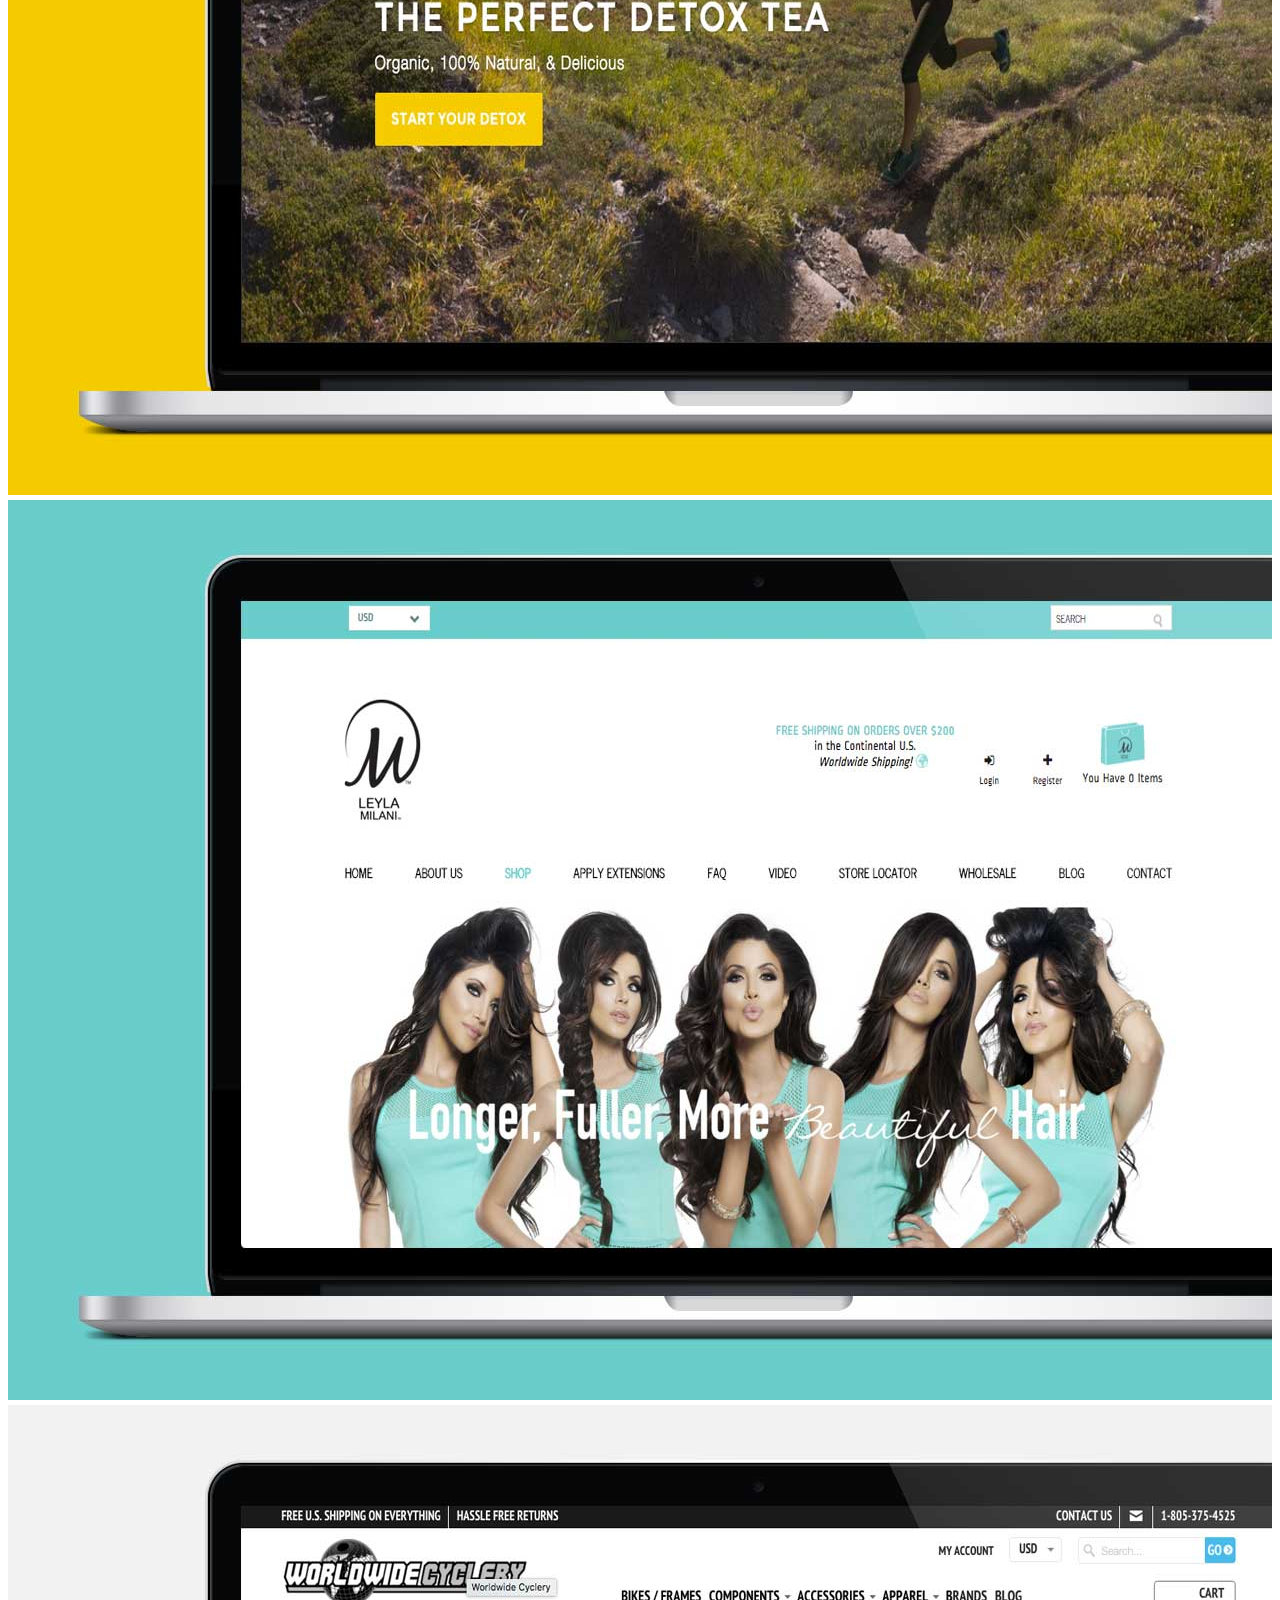
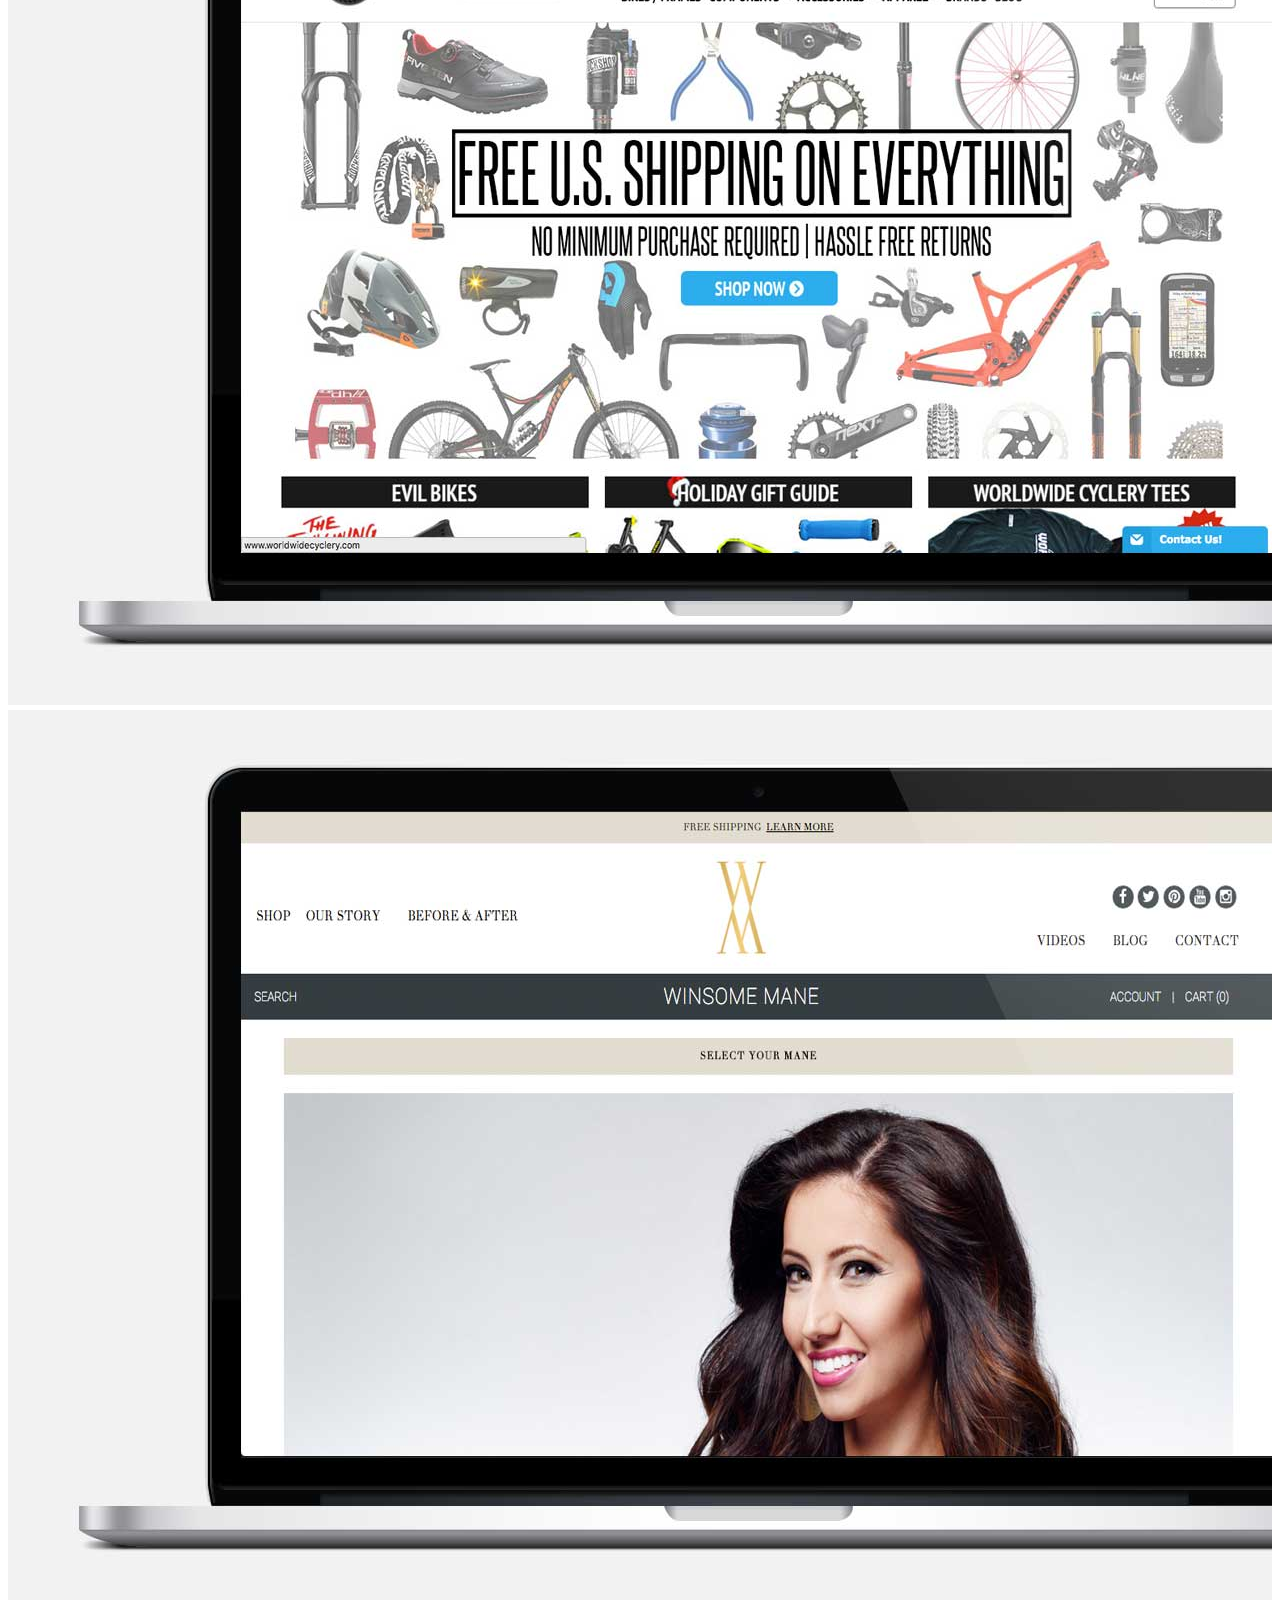
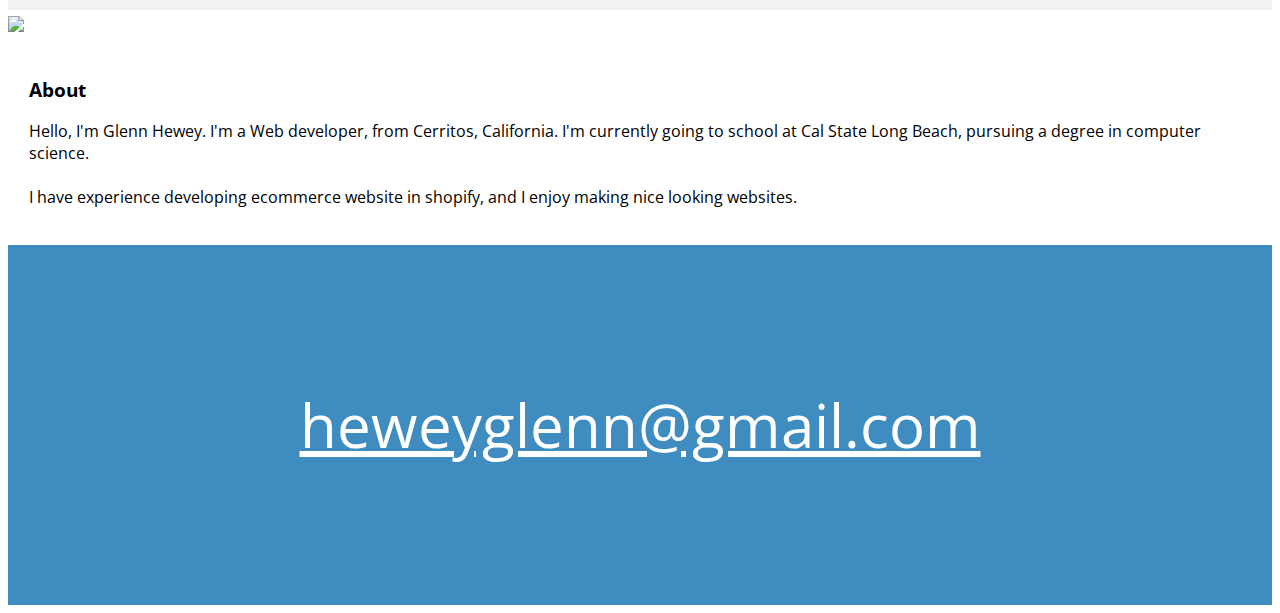
==== commit 968b0693: "projects" ====
--- a/index.html
+++ b/index.html
@@ -6,6 +6,7 @@
 <title>GLENN HEWEY</title>
 <link rel="stylesheet" href="http://dhbhdrzi4tiry.cloudfront.net/cdn/sites/foundation.min.css">
 <link rel="stylesheet" href="css/app.css" />
+<link href='https://fonts.googleapis.com/css?family=Open+Sans' rel='stylesheet' type='text/css'>
 </head>
 <body>
 <div class="off-canvas-wrapper">
@@ -22,7 +23,7 @@
 				<a href="#about">About</a>
 			</li>
 			<li class="projects">
-				<a href="#work">Work</a>
+				<a href="#work">Projects</a>
 			</li>
 			<li class="contact">
 				<a href="#email">Contact</a>
@@ -30,7 +31,7 @@
 		</ul>
 </div>
 
-<div id="work" class="row small-up-1 medium-up-2 large-up-2 page_content">
+<div id="work" class="row small-up-1 medium-up-2 large-up-3 page_content">
 
 <div class="column caption-style-1">
 	<a target="_blank" href="http://www.hatchbaby.com/">
@@ -58,15 +59,14 @@
 	</a>
 </div>
 
-
-<div class="column caption-style-1">
-	<a target="_blank" href="http://botanicascience.com/">
+<div class="column caption-style-1">
+	<a target="" href="#">
 		<img class="thumbnail" src="img/Toydrum3.jpg">
 		<div class="caption">
 			<div class="blur"></div>
 			<div class="caption-text">
 				<h1>Toy Drum</h1>
-				<p> shopify html css responsive <br> 5 page web development
+				<p>html css javascript responsive <br> 5 page web development
 				<br>
 				home product category cart about
 				</p>
@@ -88,8 +88,6 @@
 	</a>
 </div>
 
-
-
 <div class="column caption-style-1">
 	<a target="_blank" href="http://leylamilanihair.com/">
 		<img class="thumbnail" src="img/milani2.jpg">
@@ -103,6 +101,7 @@
 	</a>
 </div>
 
+
 <div class="column caption-style-1">
 	<a target="_blank" href="http://www.worldwidecyclery.com/">
 		<img class="thumbnail" src="img/worldwide2.jpg">
@@ -115,6 +114,37 @@
 		</div>
 	</a>
 </div>
+
+<div class="column caption-style-1">
+	<a target="_blank" href="http://www.winsomemane.com/">
+		<img class="thumbnail" src="img/winsome.jpg">
+		<div class="caption">
+			<div class="blur"></div>
+			<div class="caption-text">
+				<h1>Winsome Mane</h1>
+				<p>shopify html css javascript slider responsive
+				</p>
+			</div>
+		</div>
+	</a>	
+</div>
+
+<div class="column caption-style-1">
+	<a target="" href="#">
+		<img class="thumbnail" src="img/pelage2.jpg">
+		<div class="caption">
+			<div class="blur"></div>
+			<div class="caption-text">
+				<h1>Pelage</h1>
+				<p>html css javascript slider responsive <br> 5 page web development
+				<br>
+				home product category cart about
+				</p>
+			</div>
+		</div>
+	</a>	
+</div>
+
 
 <!--
 <div class="column">
@@ -166,19 +196,30 @@
 			<p>Hello, I'm Glenn Hewey. I'm a Web developer, from Cerritos, California.
 			I'm currently going to school at Cal State Long Beach, pursuing a degree in computer science.
 			<br><br>
-			As a child I always liked being on the computer. I grew up playing video games with friends and learning all sorts of things from online videos.
-			<br><br>
-			In highschool I took a multimedia class that taught me the basics of photoshop and other similar software. I found this class very interesting. After school I would go home and learn more through online videos, which eventually led me to a few videos on how to build a website. From there I learned how to code HTML CSS and Javascript.
-			<br><br>
-			to be continued...
+			I have experience developing ecommerce website in shopify, and I enjoy making nice looking websites.
 			</p>
 	</div>
 	<!--<img src="img/me.jpg" alt="">-->
 
 </div>
+<!--
+<div id="footer" class="row">
+	<a href="https://github.com/Glennkh">
+		<img src="img/git.png" alt="">	
+	</a>
+	
+	<a href="https://www.linkedin.com/in/glenn-hewey-403630b0
+">
+		<img src="img/in.png" alt="">	
+	</a>
+	
+</div>
+-->
 <div class="row">
 	<a id="email" class="email" href="mailto:heweyglenn@gmail.com">heweyglenn@gmail.com</a>
 </div>
+
+
 <script src="https://code.jquery.com/jquery-2.1.4.min.js"></script>
 <script src="http://dhbhdrzi4tiry.cloudfront.net/cdn/sites/foundation.js"></script>
 <script src="js/app.js"></script>
--- a/css/app.css
+++ b/css/app.css
@@ -1,4 +1,16 @@
 /*Header*/
+body,h1,
+h2,
+h3,
+h4,
+h5,
+h6 {
+    font-family: 'Open Sans', sans-serif;
+}
+.branding{
+  font-family: "Helvetica Neue", Helvetica, Roboto, Arial, sans-serif;
+}
+
 #header {
     opacity: 1;
     position: fixed;
@@ -6,7 +18,7 @@
     left: 0;
     right: 0;
     bottom: auto;
-    padding: 0 38px;
+    padding: 0 1.3em;
     height: 80px;
     line-height: 80px;
     z-index: 20001;
@@ -123,9 +135,11 @@
     color: #fff;
     position: absolute;
     width: 100%;
-    height: 100%;
     text-align: center;
-    top: 100px;
+    top: 50%;
+    -webkit-transform: translateY(-50%); /* Ch <36, Saf 5.1+, iOS, An =<4.4.4 */
+    -ms-transform: translateY(-50%); /* IE 9 */
+    transform: translateY(-50%);
 }
 .caption-style-1{
     position: relative;
@@ -154,6 +168,17 @@
 	background-color: #eee;
 	height: 200px;
 }
+/*footer*/
+#footer{
+    margin: auto;
+    padding: .5em;
+}
+#footer img{
+    opacity: .5;
+}
+#footer img:hover{
+    opacity: 1;
+}
 /*Media queries*/
 @media screen and (min-width: 1500px){
 	#about{
@@ -162,7 +187,14 @@
 	}
 }
 @media screen and (max-width: 800px) {
+        
+    .page_content{
+        margin-top: 0;
+    }
+    #header {
+        position: relative;
+    }
 	a.email{
-		font-size: 30px;
+		font-size: 25px;
 	}
 }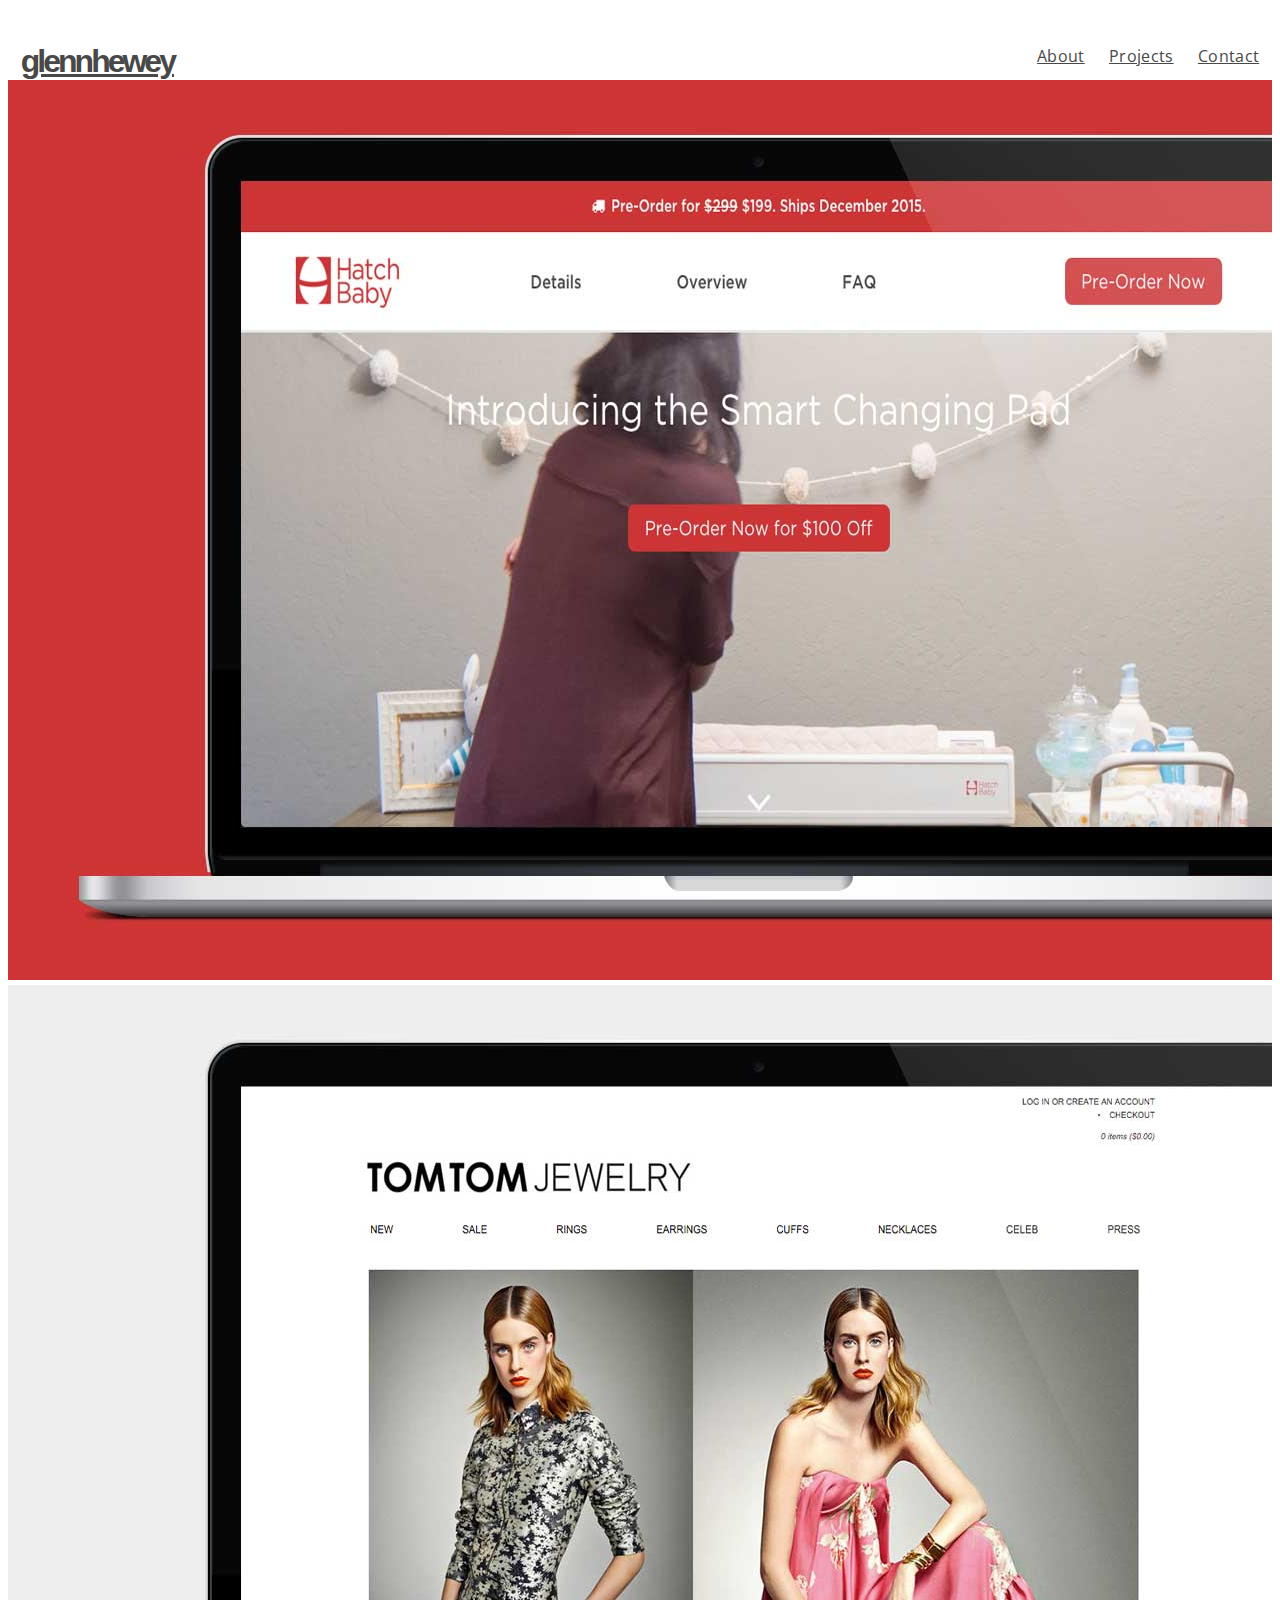
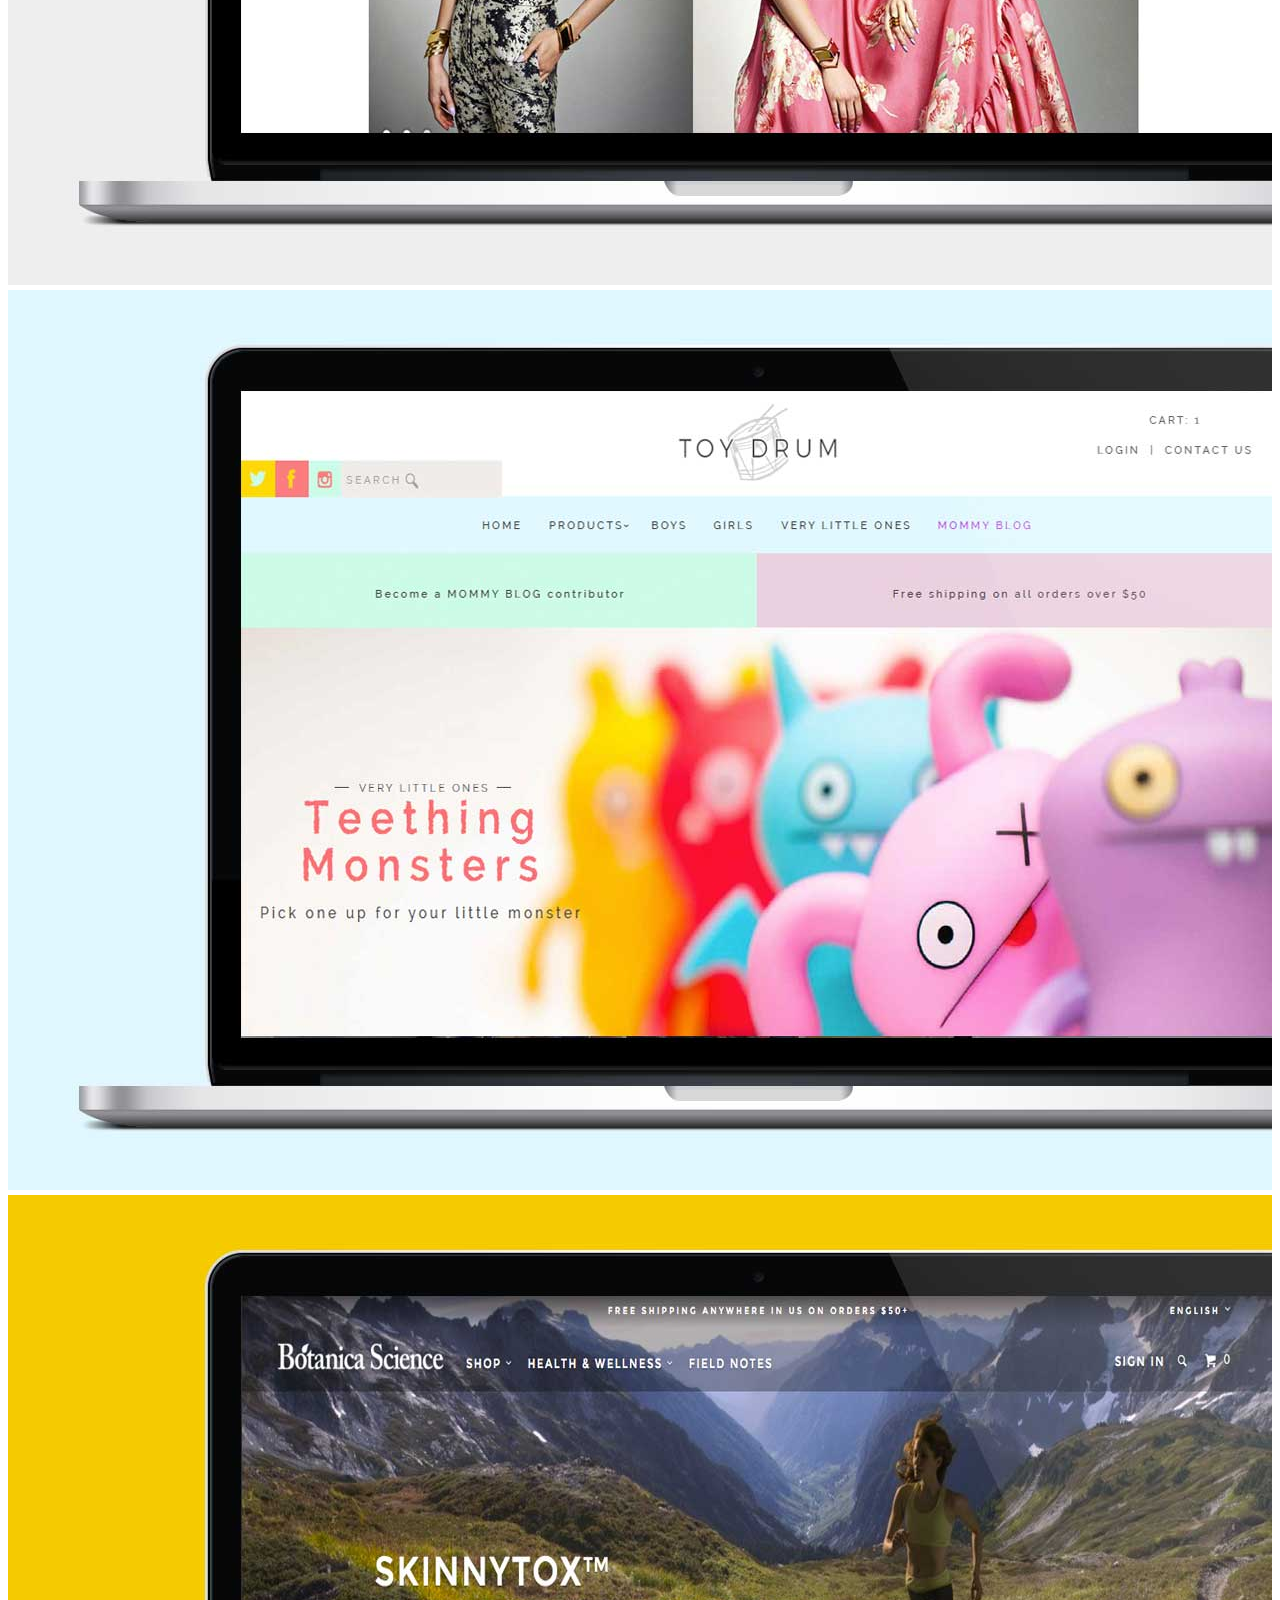
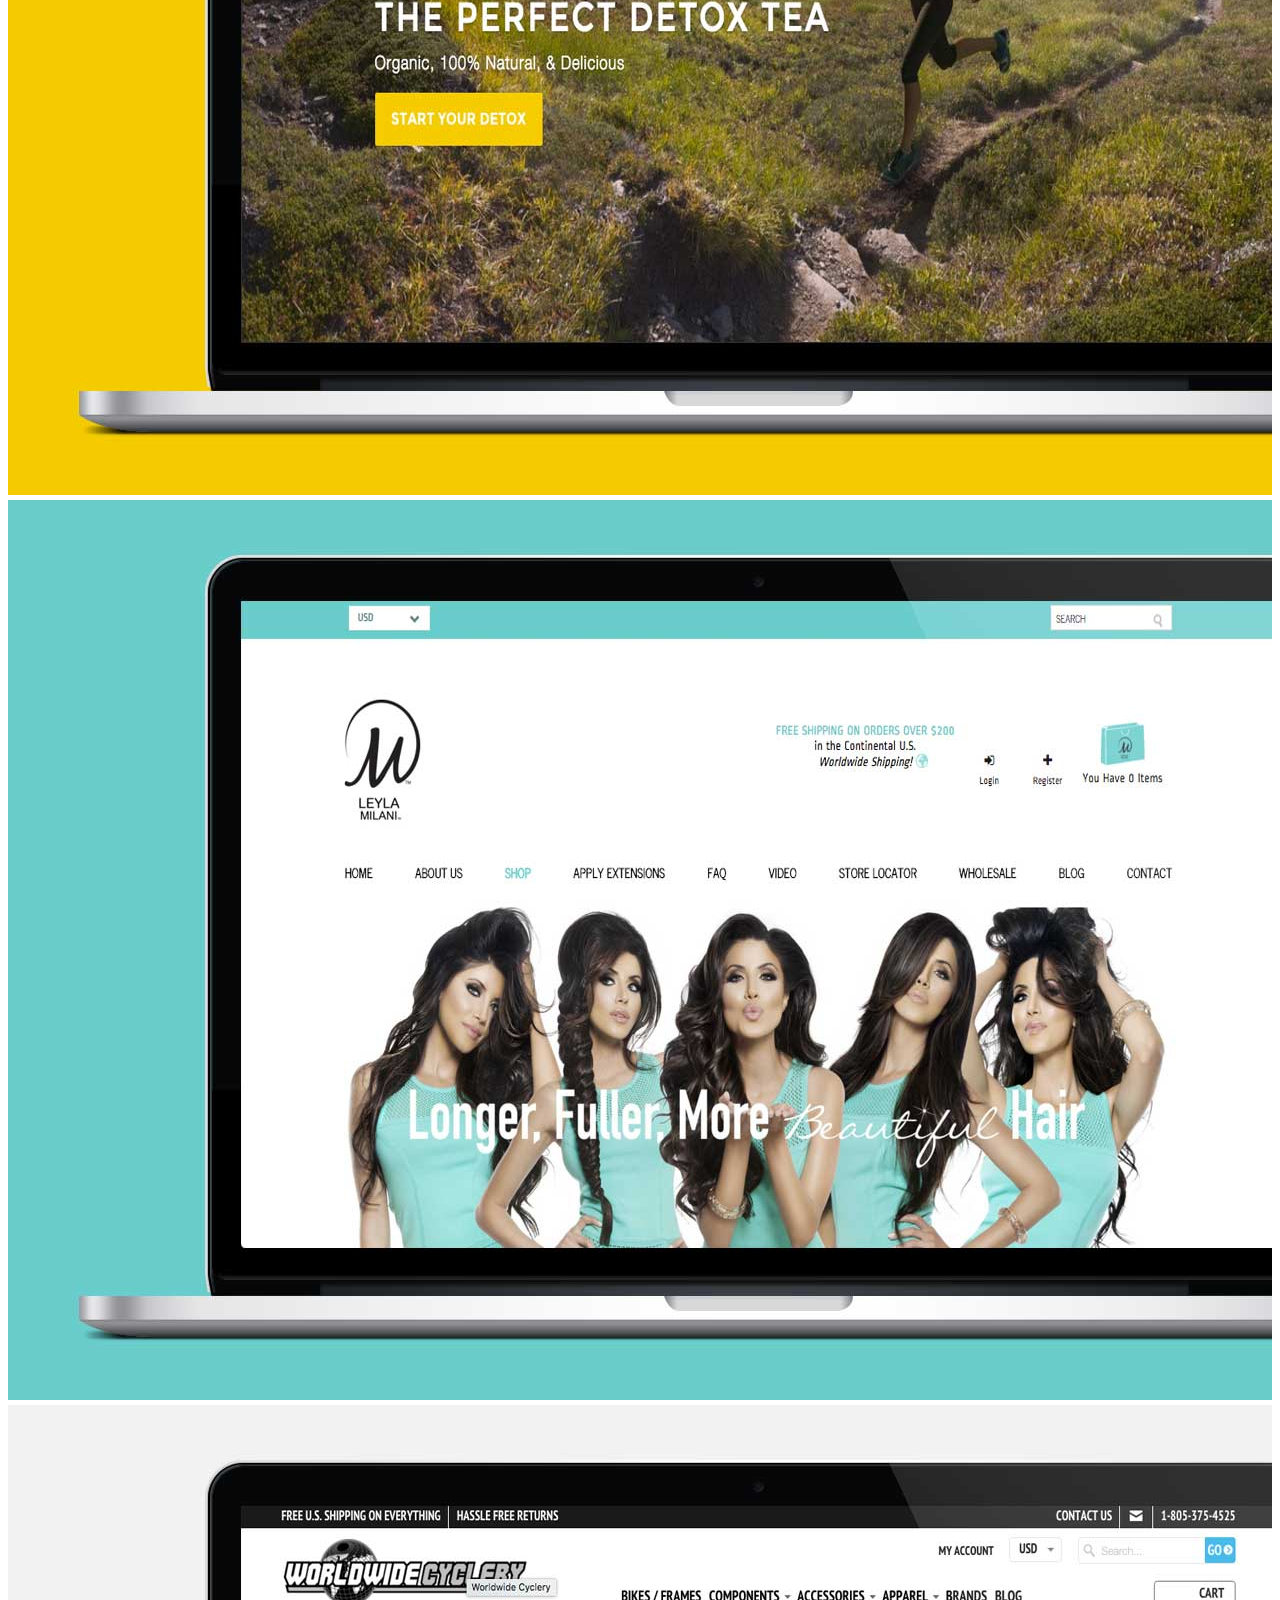
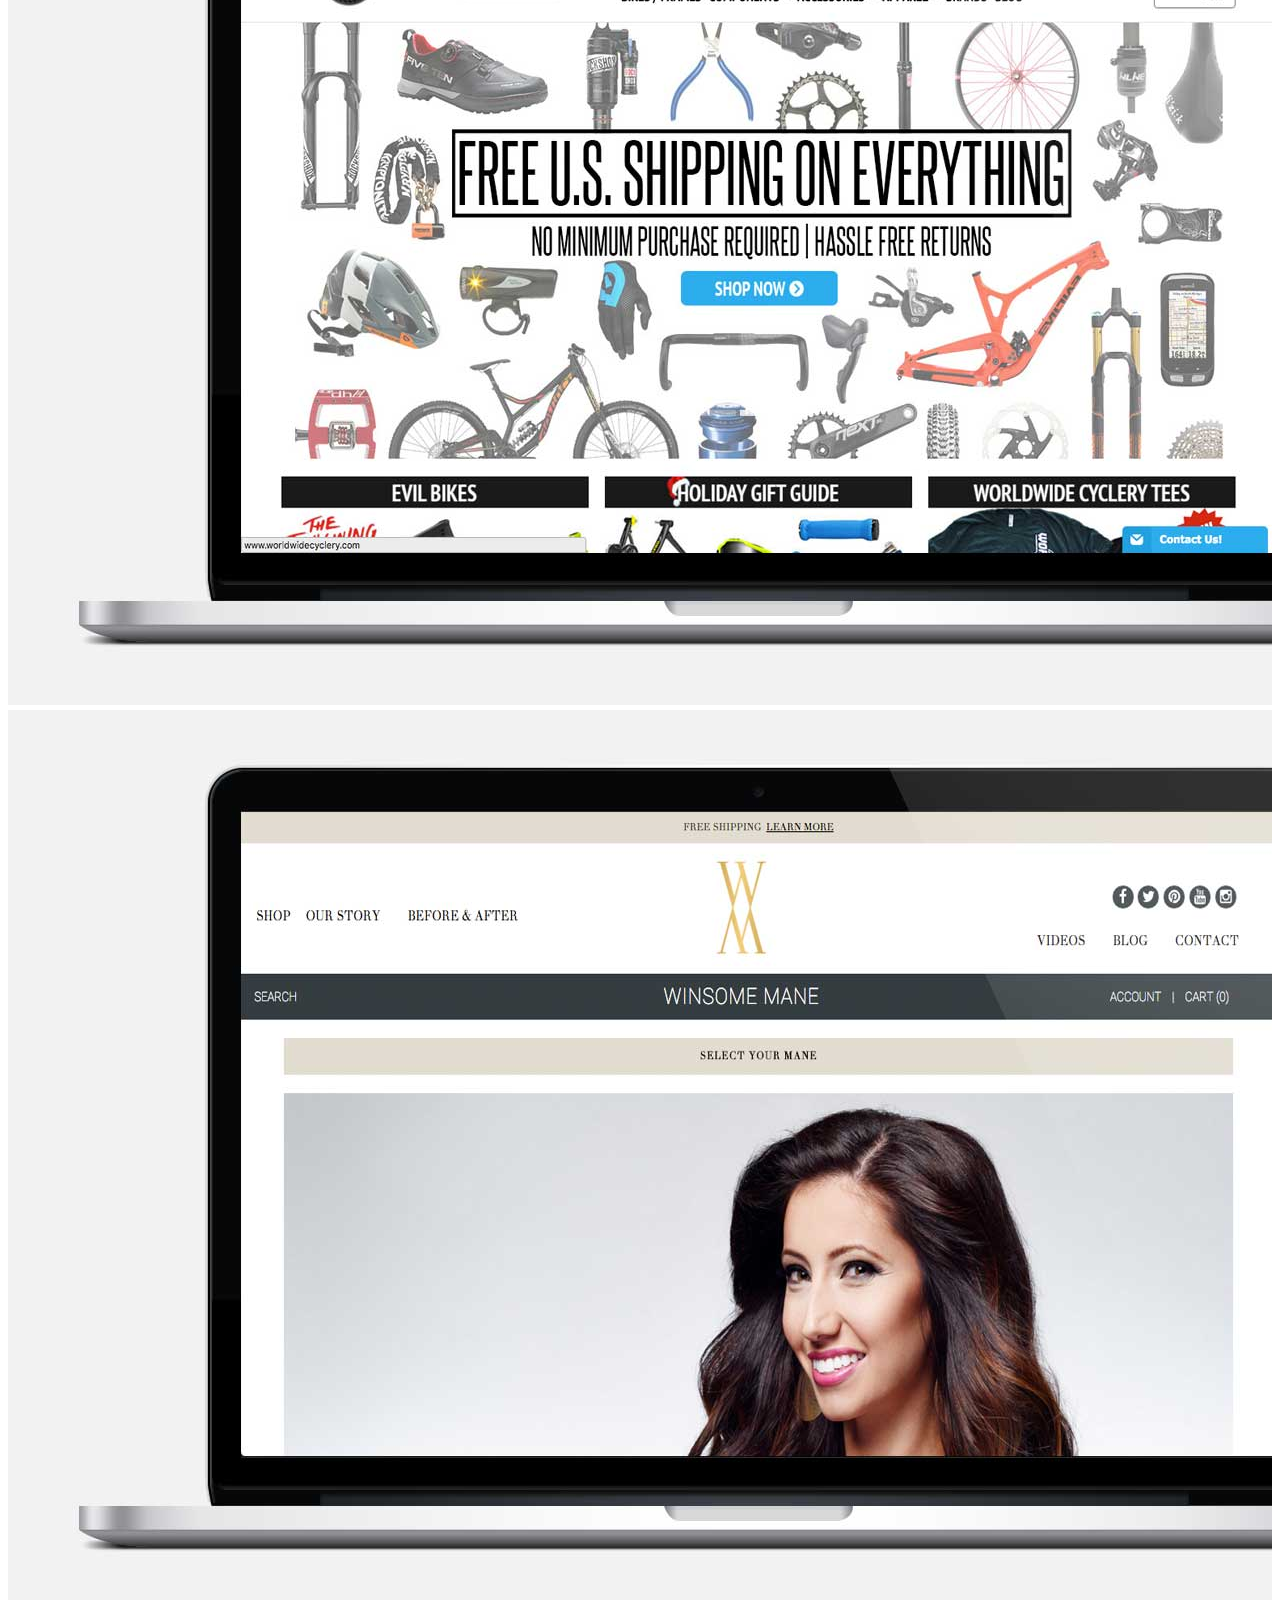
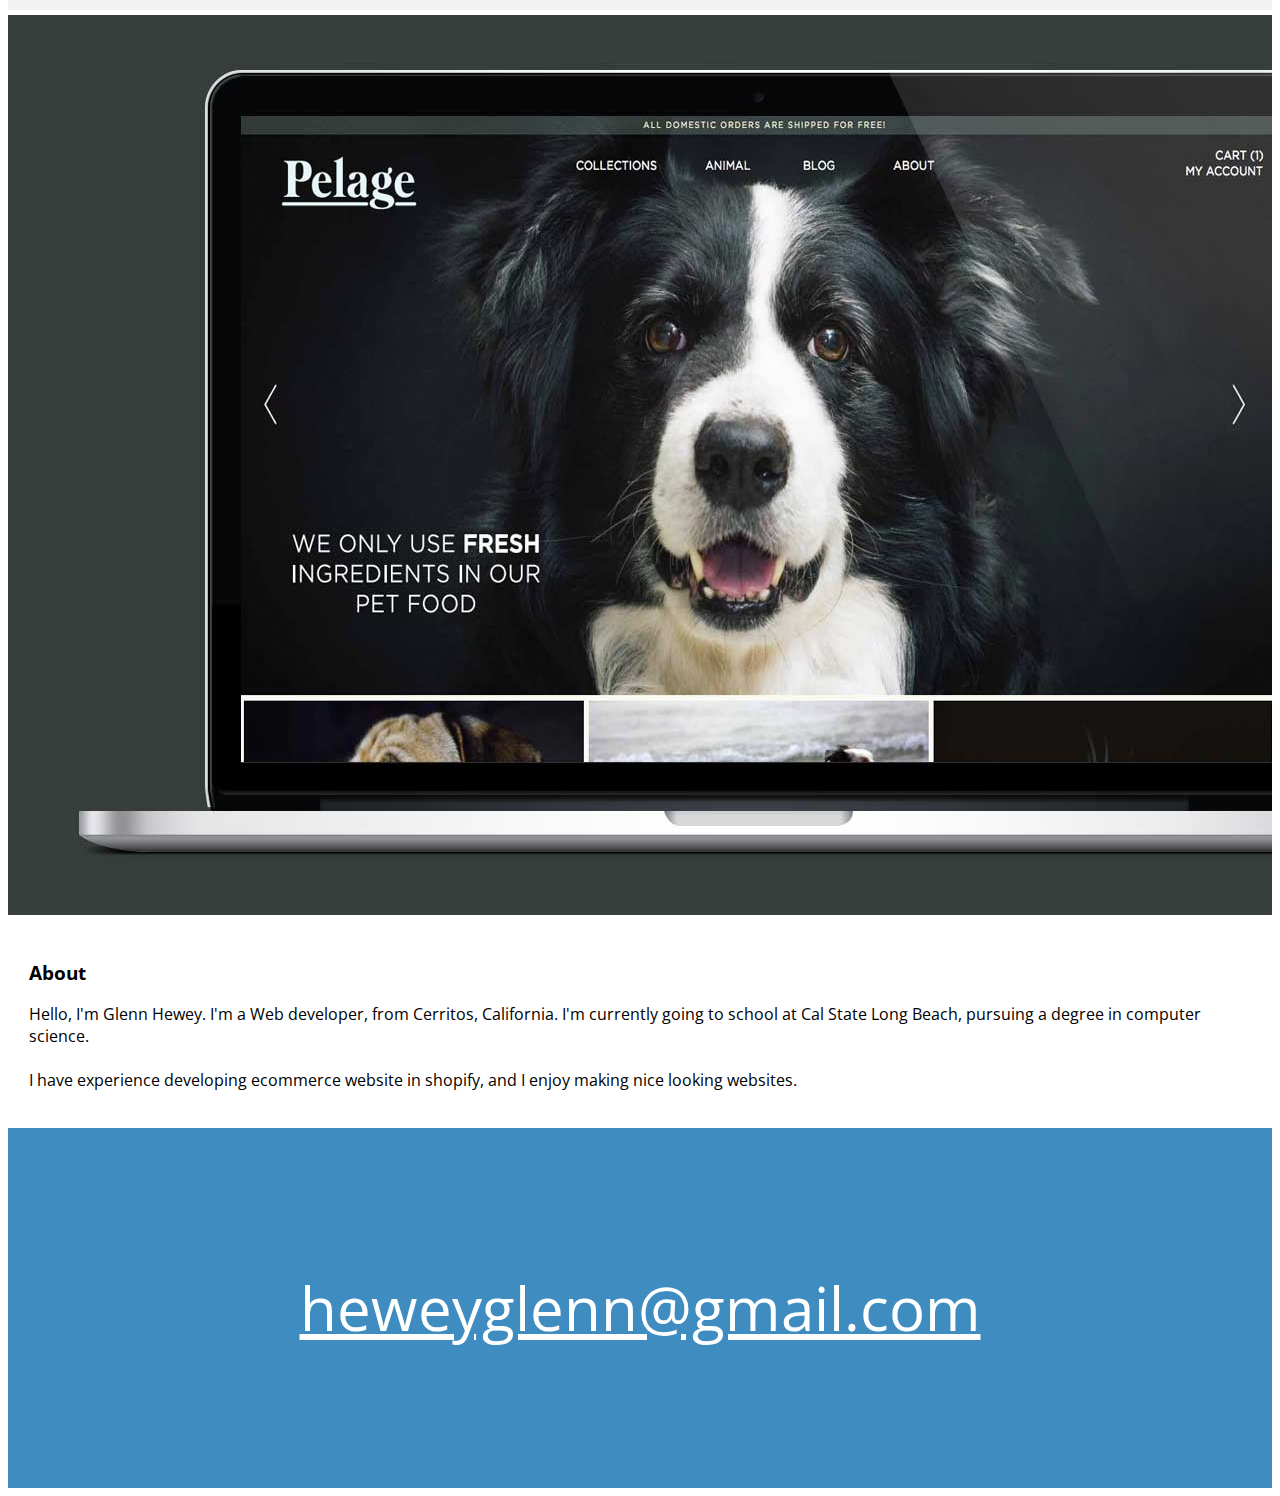
==== commit 563a1147: "fix" ====
--- a/index.html
+++ b/index.html
@@ -131,7 +131,7 @@
 
 <div class="column caption-style-1">
 	<a target="" href="#">
-		<img class="thumbnail" src="img/pelage2.jpg">
+		<img class="thumbnail" src="img/Pelage2.jpg">
 		<div class="caption">
 			<div class="blur"></div>
 			<div class="caption-text">
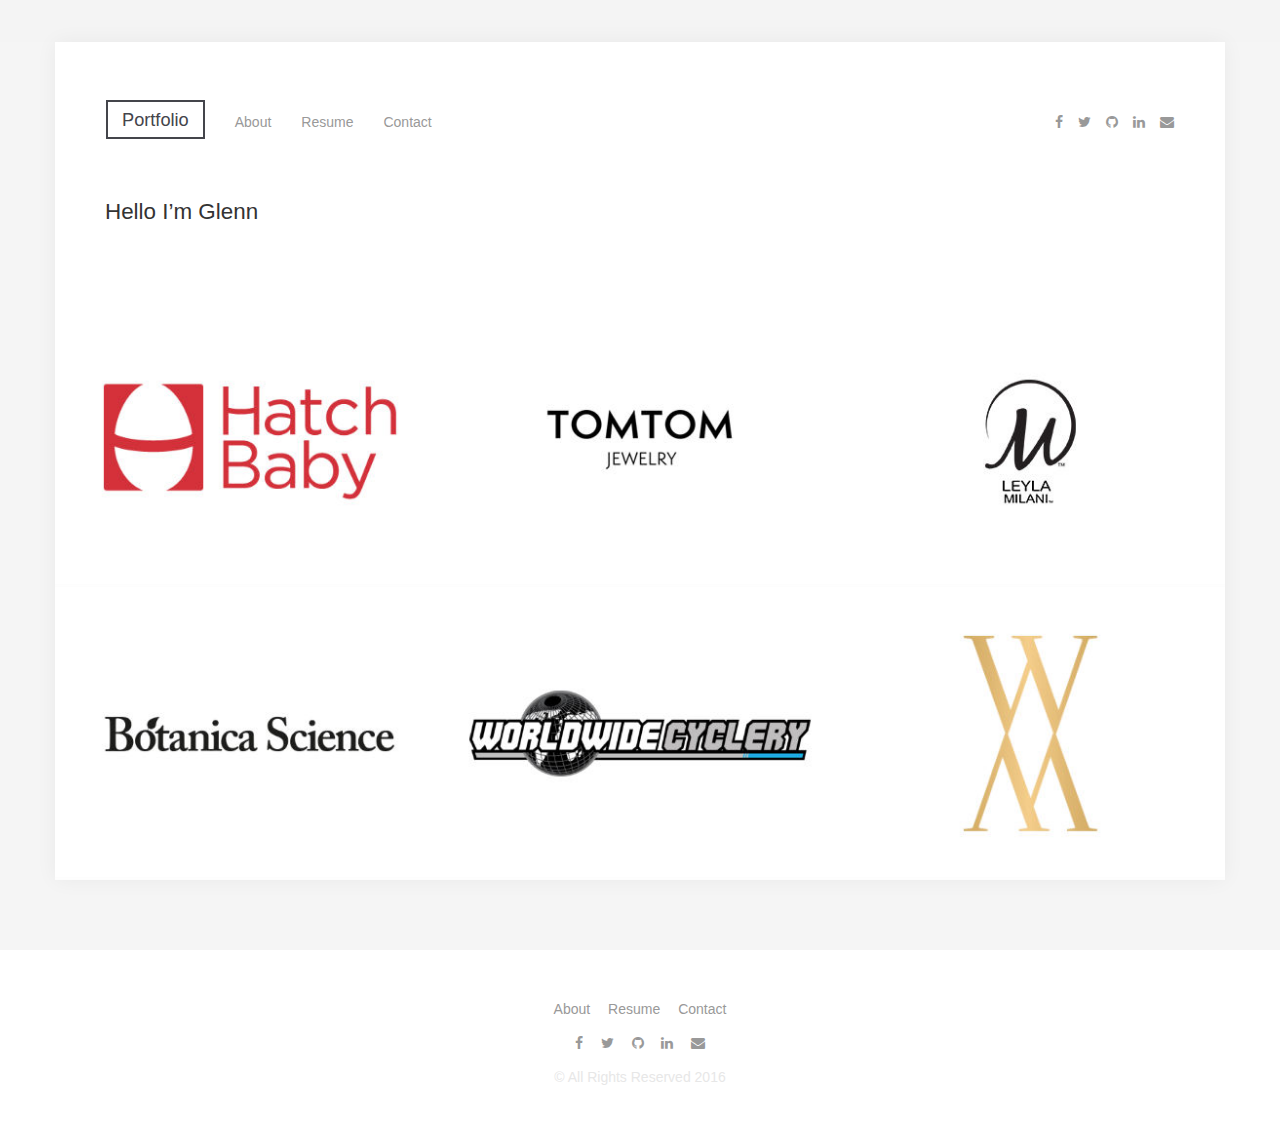
==== commit 18356cfe: "Init New Portfolio" ====
--- a/index.html
+++ b/index.html
@@ -1,230 +1,195 @@
-<!doctype html>
-<html class="no-js" lang="en">
+<!DOCTYPE html>
+<!--
+Follow me!
+dribbble.com/gsvineeth
+twitter.com/gsvineeth
+-->
+<html lang="en">
 <head>
-<meta charset="utf-8"/>
-<meta name="viewport" content="width=device-width, initial-scale=1.0"/>
-<title>GLENN HEWEY</title>
-<link rel="stylesheet" href="http://dhbhdrzi4tiry.cloudfront.net/cdn/sites/foundation.min.css">
-<link rel="stylesheet" href="css/app.css" />
-<link href='https://fonts.googleapis.com/css?family=Open+Sans' rel='stylesheet' type='text/css'>
+    <!-- jQuery from CDN -->
+<script src="http://ajax.googleapis.com/ajax/libs/jquery/1.9.1/jquery.min.js"></script>
+      <script src="js/jribbble.js"></script>
+      <script src="js/bootstrap.js"></script>
+
+    <meta charset="utf-8">
+    <meta content="IE=edge" http-equiv="X-UA-Compatible">
+    <meta content="width=device-width, initial-scale=1" name="viewport">
+    
+    <title>Portfolio Glenn Hewey </title>
+    
+    <!-- Bootstrap + Font Awesome + Main CSS -->
+    <link href="http://cdnjs.cloudflare.com/ajax/libs/font-awesome/4.2.0/css/font-awesome.min.css" rel="stylesheet">
+    <link href="css/bootstrap.css" rel="stylesheet">
+    <!-- customize this file if needed -->
+    <link href="css/main.css" rel="stylesheet">
+    
+    <!-- HTML5 Shim and Respond.js IE8 support of HTML5 elements and media queries -->
+    <!-- WARNING: Respond.js doesn't work if you view the page via file:// -->
+    <!--[if lt IE 9]>
+      <script src="https://oss.maxcdn.com/html5shiv/3.7.2/html5shiv.min.js"></script>
+      <script src="https://oss.maxcdn.com/respond/1.4.2/respond.min.js"></script>
+    <![endif]-->
+    
 </head>
+
 <body>
-<div class="off-canvas-wrapper">
-<div class="off-canvas-wrapper-inner" data-off-canvas-wrapper>
+    <div class="wrapper">
+        <div class="container">
+            <header>
+                <div class="row">
+                    <div class="navbar">
+                        <div class="navbar-header">
+                            <button class="navbar-toggle collapsed" data-target=".navbar-collapse" data-toggle="collapse" type="button"><span class="sr-only">Toggle navigation</span> <span class="icon-bar"></span> <span class="icon-bar"></span> <span class="icon-bar"></span></button> <a class="navbar-brand" href="index.html">Portfolio</a>
+                        </div>
 
-<div class="" data-off-canvas-content>
+                        <div class="collapse navbar-collapse">
+                            <ul class="nav navbar-nav">
+                                <li>
+                                    <a href="about.html">About</a>
+                                </li>
 
-<div id="header" class="">
-		<h1 class="branding">
-			<a href="http://glennkh.github.io/">glennhewey</a>
-		</h1>
-		<ul class="navigation">
-			<li class="about">
-				<a href="#about">About</a>
-			</li>
-			<li class="projects">
-				<a href="#work">Projects</a>
-			</li>
-			<li class="contact">
-				<a href="#email">Contact</a>
-			</li>
-		</ul>
-</div>
+                                <li>
+                                    <a href="assets/glenn_resume.pdf">Resume</a>
+                                </li>
 
-<div id="work" class="row small-up-1 medium-up-2 large-up-3 page_content">
+                                <li>
+                                    <a href="mailto:heweyglenn@gmail.com">Contact</a>
+                                </li>
+                            </ul>
 
-<div class="column caption-style-1">
-	<a target="_blank" href="http://www.hatchbaby.com/">
-		<img class="thumbnail" src="img/Hatch3.jpg">
-		<div class="caption">
-			<div class="blur"></div>
-			<div class="caption-text">
-				<h1>Hatch Baby</h1>
-				<p>shopify html css responsive</p>
-			</div>
-		</div>
-	</a>
-</div>
+                            <ul class="nav navbar-nav social">
+                                      <li><a href="#"> <i class="fa fa-facebook"></i> </a></li>
+                                      <li><a href="#"> <i class="fa fa-twitter"></i> </a></li>
+                                      <li><a href="https://github.com/Glennkh"> <i class="fa fa-github"></i> </a> </li>  
+                                      <li><a href="https://www.linkedin.com/in/glenn-hewey-403630b0"> <i class="fa fa-linkedin"></i> </a></li>
+                                      <li><a href="mailto:heweyglenn@gmail.com"> <i class="fa fa-envelope"></i> </a></li>
+                            </ul>
+                        </div><!-- /.nav-collapse -->
+                    </div><!-- /.navbar -->
+                </div>
 
-<div class="column caption-style-1">
-	<a target="_blank" href="http://www.tomtomjewelry.com/">
-		<img class="thumbnail" src="img/tomtom2.jpg">
-		<div class="caption">
-			<div class="blur"></div>
-			<div class="caption-text">
-				<h1>Tom Tom</h1>
-				<p>shopify html css responsive</p>
-			</div>
-		</div>
-	</a>
-</div>
+                <div class="row">
+                    <div class="col-md-12 col-lg-12">
+                        <h1 class="intro"><span>Hello</span> <span>I’m</span> Glenn</h1>
+                    </div>
+                </div>
+            </header>
 
-<div class="column caption-style-1">
-	<a target="" href="#">
-		<img class="thumbnail" src="img/Toydrum3.jpg">
-		<div class="caption">
-			<div class="blur"></div>
-			<div class="caption-text">
-				<h1>Toy Drum</h1>
-				<p>html css javascript responsive <br> 5 page web development
-				<br>
-				home product category cart about
-				</p>
-			</div>
-		</div>
-	</a>	
-</div>
+            <div class="row grid-list-wrapper no-gutter-space" id="shots">
+                
+                <div class="col-sm-6 col-md-4 col-lg-4">
+                    <div class="grid-list">
+                        <a href="hatch.html" >
+                            <img class="img-responsive" src="assets/hatch-logo.jpg" alt="">
+                        </a>
+                        <div class="overlay">
+                            <a  href="hatch.html">
+                                <h2>Hatch Baby</h2>
+                            </a>
+                        </div>
+                    </div>
+                </div>
 
-<div class="column caption-style-1">
-	<a target="_blank" href="http://botanicascience.com/">
-		<img class="thumbnail" src="img/Botanica3.jpg">
-		<div class="caption">
-			<div class="blur"></div>
-			<div class="caption-text">
-				<h1>Botanica Science</h1>
-				<p>shopify html css responsive <br> Testimonial section page layout fixes</p>
-			</div>
-		</div>
-	</a>
-</div>
+                <div class="col-sm-6 col-md-4 col-lg-4">
+                    <div class="grid-list">
+                        <a href="tomtom.html">
+                            <img class="img-responsive" src="assets/tomtom-logo.jpg" alt="">
+                        </a>
+                        <div class="overlay">
+                            <a href="tomtom.html">
+                                <h2>TomTom Jewelry</h2>
+                            </a>
+                        </div>
+                    </div>
+                </div>
 
-<div class="column caption-style-1">
-	<a target="_blank" href="http://leylamilanihair.com/">
-		<img class="thumbnail" src="img/milani2.jpg">
-		<div class="caption">
-			<div class="blur"></div>
-			<div class="caption-text">
-				<h1>Leyla Milani</h1>
-				<p>shopify html css responsive</p>
-			</div>
-		</div>
-	</a>
-</div>
+                <div class="col-sm-6 col-md-4 col-lg-4">
+                    <div class="grid-list">
+                        <a href="milani.html" >
+                            <img class="img-responsive" src="assets/milani-logo.jpg" alt="">
+                        </a>
+                        <div class="overlay">
+                            <a  href="milani.html">
+                                <h2>Leyla Milani Hair</h2>
+                            </a>
+                        </div>
+                    </div>
+                </div>
 
+                <div class="col-sm-6 col-md-4 col-lg-4">
+                    <div class="grid-list">
+                        <a href="botanica.html" >
+                            <img id="botanica" class="img-responsive" src="assets/botanica-logo.jpg" alt="">
+                        </a>
+                        <div class="overlay">
+                            <a  href="botanica.html">
+                                <h2>Botanica Science</h2>
+                            </a>
+                        </div>
+                    </div>
+                </div>
 
-<div class="column caption-style-1">
-	<a target="_blank" href="http://www.worldwidecyclery.com/">
-		<img class="thumbnail" src="img/worldwide2.jpg">
-		<div class="caption">
-			<div class="blur"></div>
-			<div class="caption-text">
-				<h1>World Wide Cyclery</h1>
-				<p>shopify html css responsive</p>
-			</div>
-		</div>
-	</a>
-</div>
+                <div class="col-sm-6 col-md-4 col-lg-4">
+                    <div class="grid-list">
+                        <a href="cyclery.html" >
+                            <img class="img-responsive" src="assets/wwc-logo.jpg" alt="">
+                        </a>
+                        <div class="overlay">
+                            <a  href="cyclery.html">
+                                <h2>World Wide Cyclery</h2>
+                            </a>
+                        </div>
+                    </div>
+                </div>
 
-<div class="column caption-style-1">
-	<a target="_blank" href="http://www.winsomemane.com/">
-		<img class="thumbnail" src="img/winsome.jpg">
-		<div class="caption">
-			<div class="blur"></div>
-			<div class="caption-text">
-				<h1>Winsome Mane</h1>
-				<p>shopify html css javascript slider responsive
-				</p>
-			</div>
-		</div>
-	</a>	
-</div>
+                <div class="col-sm-6 col-md-4 col-lg-4">
+                    <div class="grid-list">
+                        <a href="winsome.html" >
+                            <img class="img-responsive" src="assets/winsome-logo.jpg" alt="">
+                        </a>
+                        <div class="overlay">
+                            <a  href="winsome.html">
+                                <h2>Winsome Mane</h2>
+                            </a>
+                        </div>
+                    </div>
+                </div>
 
-<div class="column caption-style-1">
-	<a target="" href="#">
-		<img class="thumbnail" src="img/Pelage2.jpg">
-		<div class="caption">
-			<div class="blur"></div>
-			<div class="caption-text">
-				<h1>Pelage</h1>
-				<p>html css javascript slider responsive <br> 5 page web development
-				<br>
-				home product category cart about
-				</p>
-			</div>
-		</div>
-	</a>	
-</div>
+                
 
+            </div>
+         </div>
+    </div>
 
-<!--
-<div class="column">
-<img class="thumbnail" src="img/Haus.jpg">
+    <footer>
+        <div class="container">
+            <nav class="nav-footer">
+                <ul>
+                    <li>
+                        <a href="about.html">About</a>
+                    </li>
 
-</div>
-<div class="column">
-<img class="thumbnail" src="img/Pelage.jpg">
+                    <li>
+                        <a href="assets/glenn_resume.pdf">Resume</a>
+                    </li>
 
-</div>
-<div class="column">
-<img class="thumbnail" src="img/Pelage.jpg">
+                    <li>
+                        <a href="mailto:heweyglenn@gmail.com">Contact</a>
+                    </li>
+                </ul>
 
-</div>
-	<div class="column">
-	<img class="thumbnail" src="img/Pelage.jpg">
-	<h5 class="text-center">Pelage</h5>
-	</div>
-	<div class="column">
-	<img class="thumbnail" src="img/Pelage.jpg">
-	<h5 class="text-center">Pelage</h5>
-	</div>
-	<div class="column">
-	<img class="thumbnail" src="http://placehold.it/550x550">
-	<h5>My Site</h5>
-	</div>
-	<div class="column">
-	<img class="thumbnail" src="http://placehold.it/550x550">
-	<h5>My Site</h5>
-	</div>
-	<div class="column">
-	<img class="thumbnail" src="http://placehold.it/550x550">
-	<h5>My Site</h5>
-	</div>
-	<div class="column">
-	<img class="thumbnail" src="http://placehold.it/550x550">
-	<h5>My Site</h5>
-	</div>
-	-->
-</div>
-<!--
-<div class="row">
-	<div class="dark"></div>
-</div>
--->
-<div id="about" class="row small-up-1 medium-up-2 large-up-2">
-	<div class="column">
-		<h3>About</h3>
-			<p>Hello, I'm Glenn Hewey. I'm a Web developer, from Cerritos, California.
-			I'm currently going to school at Cal State Long Beach, pursuing a degree in computer science.
-			<br><br>
-			I have experience developing ecommerce website in shopify, and I enjoy making nice looking websites.
-			</p>
-	</div>
-	<!--<img src="img/me.jpg" alt="">-->
+                                  <ul>
+                                      <li><a href="#"> <i class="fa fa-facebook"></i> </a></li>
+                                      <li><a href="#"> <i class="fa fa-twitter"></i> </a></li>
+                                      <li><a href="https://github.com/Glennkh"> <i class="fa fa-github"></i> </a> </li>  
+                                      <li><a href="https://www.linkedin.com/in/glenn-hewey-403630b0"> <i class="fa fa-linkedin"></i> </a></li>
+                                      <li><a href="mailto:heweyglenn@gmail.com"> <i class="fa fa-envelope"></i> </a></li>
+                                  </ul>
 
-</div>
-<!--
-<div id="footer" class="row">
-	<a href="https://github.com/Glennkh">
-		<img src="img/git.png" alt="">	
-	</a>
-	
-	<a href="https://www.linkedin.com/in/glenn-hewey-403630b0
-">
-		<img src="img/in.png" alt="">	
-	</a>
-	
-</div>
--->
-<div class="row">
-	<a id="email" class="email" href="mailto:heweyglenn@gmail.com">heweyglenn@gmail.com</a>
-</div>
+                <p class="credits text-center">&copy; All Rights Reserved 2016</p>
+            </nav>
+        </div>
 
-
-<script src="https://code.jquery.com/jquery-2.1.4.min.js"></script>
-<script src="http://dhbhdrzi4tiry.cloudfront.net/cdn/sites/foundation.js"></script>
-<script src="js/app.js"></script>
-<script>
-  $(document).foundation();
-</script>
+    </footer>
 </body>
-</html>
+</html>--- a/css/main.css
+++ b/css/main.css
@@ -0,0 +1,413 @@
+html {
+    background:#f4f4f4
+}
+
+.row > div,.container {
+    transition:all .25s ease-in-out;
+    -moz-transition:all .25s ease-in-out;
+    -o-transition:all .25s ease-in-out;
+    -webkit-transition:all .25s ease-in-out
+}
+
+body {
+    font-family:Lato,sans-serif
+}
+
+.wrapper {
+    background:#f5f5f5
+}
+
+.content-inner {
+    background:#fff
+}
+
+h1,h2,h3,h4,h5,h6,p {
+    margin:0 0 1em;
+    padding:0
+}
+
+a {
+    cursor:pointer;
+    text-decoration:none!important;
+    transition:all .25s ease-in-out;
+    -moz-transition:all .25s ease-in-out;
+    -o-transition:all .25s ease-in-out;
+    -webkit-transition:all .25s ease-in-out
+}
+
+.inline-block {
+    display:inline-block
+}
+
+/* Navigation */
+.navbar-header{
+margin: -15px;
+padding:0  15px;
+background: #fff;}
+
+.navbar-collapse{
+width: 100%;
+}
+
+.navbar-toggle {
+    border:0;
+    border-radius:0;
+    margin:20px 15px
+}
+
+.navbar-toggle .icon-bar {
+    background:#333;
+    height:2px;
+    border-radius:2px
+}
+
+.navbar-brand {
+    font-weight:500;
+    border:2px solid #44454b;
+    margin:15px;
+    padding:8px 14px 7px;
+    font-size:1.3em;
+    height:auto;
+    color:#44454b
+}
+
+.navbar-brand:hover {
+    color:#1eadef;
+    border-color:#1eadef
+}
+
+.social li a {
+    padding-right:0
+}
+
+.navbar-nav>li>a {
+    display:block;
+    margin:12px 0;
+    color:#999;
+    transition:color .25s ease-in-out;
+    -moz-transition:color .25s ease-in-out;
+    -o-transition:color .25s ease-in-out;
+    -webkit-transition:color .25s ease-in-out
+}
+
+.navbar-nav>li>a:hover{
+    background:none;
+    color:#1eadef;
+}
+.navbar-nav>li>a:focus{
+    background:none;
+ }
+ 
+.social li{
+display: inline-block}
+
+/* Intro */
+.intro {
+    margin:0 0 1.5em;
+    font-size:1.8em;
+    line-height:1.6em
+}
+
+.intro span {
+    font-weight:100
+}
+
+/* Grid List  */
+.grid-list-wrapper {
+    margin:0 0 4em
+}
+
+.grid-list {
+    background:#fff;
+    margin:0 0 3em
+}
+
+.grid-list img {
+    width: 400px;
+    height:auto
+}
+
+.overlay a {
+    color:#222;
+    padding:1em 2em;
+    display:block;
+}
+
+.overlay h2 {
+    font-size:1.2em;
+    line-height:1.35em;
+    margin:0;
+    padding:.5em 0
+}
+
+.overlay h3 {
+    display:none;
+    padding:0;
+    font-size:1.2em;
+    line-height:1em
+}
+
+.overlay span {
+    text-transform:uppercase;
+    font-weight:100;
+    margin-right:1em
+}
+
+/* Footer */
+footer {
+    clear:both;
+    padding:3em 0
+}
+
+.nav-footer {
+    margin:0;
+    padding:0
+}
+
+.nav-footer ul {
+    margin:0;
+    padding:0;
+    text-align:center
+}
+
+.nav-footer li {
+    list-style:none;
+    margin:.5em;
+    display:inline-block
+}
+
+.nav-footer a {
+    color:#999;
+    transition:color .25s ease-in-out;
+    -moz-transition:color .25s ease-in-out;
+    -o-transition:color .25s ease-in-out;
+    -webkit-transition:color .25s ease-in-out
+}
+
+.nav-footer a:hover {
+    color:#1eadef
+}
+
+header {
+    margin:15px
+}
+
+footer p {
+    margin:0
+}
+
+.credits {
+    color:#e7e7e7;
+    font-weight:100;
+    margin:7px 0
+}
+
+.navbar-brand-wrapper {
+    margin:3em 0 2em;
+    opacity:.2
+}
+
+footer .navbar-brand {
+    float:none;
+    text-align:center;
+    width:100%
+}
+
+footer {
+    background:#fff
+}
+
+.wrapper footer .container {
+    box-shadow:none
+}
+
+.grid-list-wrapper li {
+    list-style:none;
+}
+ 
+
+@media only screen and (min-width: 320px) {
+
+}
+
+@media only screen and (min-width: 480px) {
+
+}
+
+@media only screen and (min-width: 768px) {
+.overlay{
+min-height: 90px;
+}
+    
+header {
+    background:#fff;
+    margin:2em 15px;
+    padding:20px 30px
+}
+    
+    .navbar-header{
+margin: 0;
+padding:0;
+background: #fff;}
+
+.intro {
+    font-size:1.6em;
+    margin:0 0 .9em
+}
+
+.navbar-nav.social {
+    float:right
+}
+}
+
+/* Medium Devices, Desktops */
+@media only screen and (min-width: 992px) {
+.overlay {
+    font-size:120%
+}
+
+.wrapper-inner {
+    padding:10px 50px
+}
+
+.portfolio-item.wrapper-inner {
+    padding:1em 10em
+}
+
+.overlay h3 {
+    display:block;
+    line-height:1.5em
+}
+
+.overlay h3 span {
+    display:block;
+    opacity:.34
+}
+
+.overlay h3 span:hover {
+    opacity:.54
+}
+
+header {
+    background:#fff;
+    margin:0;
+    padding:0
+}
+
+.no-gutter-space {
+    margin:0
+}
+
+.no-gutter-space > div {
+    margin:0;
+    padding:0
+}
+
+.overlay {
+    position:absolute;
+    top:0;
+    left:0;
+    height:100%;
+    width:100%;
+    transition:opacity .25s ease-in-out;
+    -o-transition:opacity .25s ease-in-out;
+    -moz-transition:opacity .25s ease-in-out;
+    -webkit-transition:opacity .25s ease-in-out;
+    opacity:0;
+    background:#f5f5f5;
+    background:rgba(0,0,0,.5)
+}
+
+.grid-list:hover .overlay {
+    opacity:1
+}
+
+.overlay a {
+    font-size:.8em;
+    color:#fff;
+    height:100%;
+    width:100%;
+    display:block
+}
+
+.grid-list {
+    margin:0;
+    padding:0
+}
+
+.navbar {
+    padding:3em 50px 1em
+}
+
+.intro {
+    padding:0 50px 2em
+}
+
+.wrapper .container {
+    padding:0;
+    background:#fff
+}
+
+.wrapper {
+    padding:0 0 4em;
+    margin:3em 0 0;
+    clear:both
+}
+
+.wrapper .container {
+    box-shadow:0 0 20px rgba(0,0,0,.05)
+}
+}
+
+/* Large Devices, Wide Screens */
+@media only screen and (min-width: 1200px) {
+.wrapper {
+    padding:0 0 5em;
+    clear:both
+}
+}
+
+/*Edits*/
+#botanica{
+    background-color: black;
+}
+
+.myWork hr{
+    width: 75%;
+}
+.myWork p{
+    text-align: center;
+}
+.myWork img{
+    margin: 20px auto;
+    display: block;
+    width: 75%;
+}
+.myWork .intro{
+    font-weight: bold;
+    font-size: 4em;
+    text-align: center;
+    margin: 0;
+    padding: 0;
+    color: #44454b;
+}
+.liveSiteBtn{
+    font-weight: 500;
+    border: 2px solid #44454b;
+    margin: 15px;
+    padding: 8px 14px 7px;
+    font-size: 1.3em;
+    height: auto;
+    color: #44454b;
+}
+
+.liveSiteBtn:hover {
+    color: #1eadef;
+    border-color: #1eadef;
+}
+
+#me{
+    width: 100px;
+    border-radius: 50%;
+    margin-left: 50px;
+}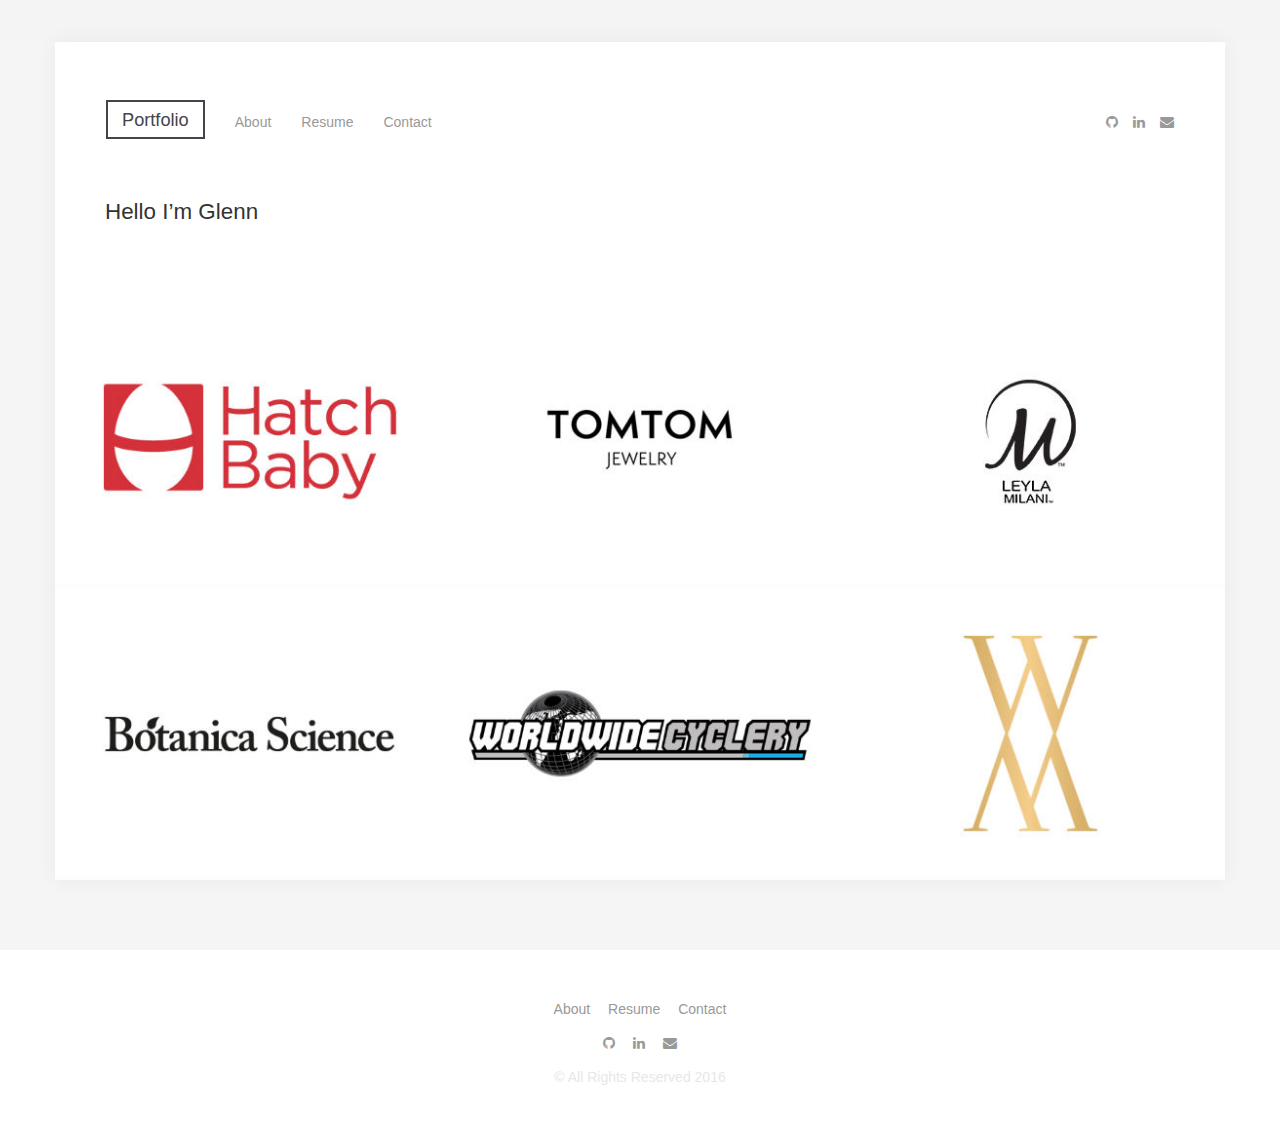
==== commit 68ff1841: "social and about" ====
--- a/index.html
+++ b/index.html
@@ -58,8 +58,10 @@
                             </ul>
 
                             <ul class="nav navbar-nav social">
+                                <!--
                                       <li><a href="#"> <i class="fa fa-facebook"></i> </a></li>
                                       <li><a href="#"> <i class="fa fa-twitter"></i> </a></li>
+                                -->
                                       <li><a href="https://github.com/Glennkh"> <i class="fa fa-github"></i> </a> </li>  
                                       <li><a href="https://www.linkedin.com/in/glenn-hewey-403630b0"> <i class="fa fa-linkedin"></i> </a></li>
                                       <li><a href="mailto:heweyglenn@gmail.com"> <i class="fa fa-envelope"></i> </a></li>
@@ -178,13 +180,13 @@
                     </li>
                 </ul>
 
-                                  <ul>
-                                      <li><a href="#"> <i class="fa fa-facebook"></i> </a></li>
-                                      <li><a href="#"> <i class="fa fa-twitter"></i> </a></li>
-                                      <li><a href="https://github.com/Glennkh"> <i class="fa fa-github"></i> </a> </li>  
-                                      <li><a href="https://www.linkedin.com/in/glenn-hewey-403630b0"> <i class="fa fa-linkedin"></i> </a></li>
-                                      <li><a href="mailto:heweyglenn@gmail.com"> <i class="fa fa-envelope"></i> </a></li>
-                                  </ul>
+                  <ul><!-- 
+                      <li><a href="#"> <i class="fa fa-facebook"></i> </a></li>
+                      <li><a href="#"> <i class="fa fa-twitter"></i> </a></li> -->
+                      <li><a href="https://github.com/Glennkh"> <i class="fa fa-github"></i> </a> </li>  
+                      <li><a href="https://www.linkedin.com/in/glenn-hewey-403630b0"> <i class="fa fa-linkedin"></i> </a></li>
+                      <li><a href="mailto:heweyglenn@gmail.com"> <i class="fa fa-envelope"></i> </a></li>
+                  </ul>
 
                 <p class="credits text-center">&copy; All Rights Reserved 2016</p>
             </nav>
--- a/css/main.css
+++ b/css/main.css
@@ -409,5 +409,14 @@
 #me{
     width: 100px;
     border-radius: 50%;
-    margin-left: 50px;
+    margin-bottom: 40px;
+}
+
+.about{
+    max-width: 400px;
+    margin: 0 auto;
+    padding-bottom: 50px;
+}
+.about p{
+    line-height: 30px;
 }